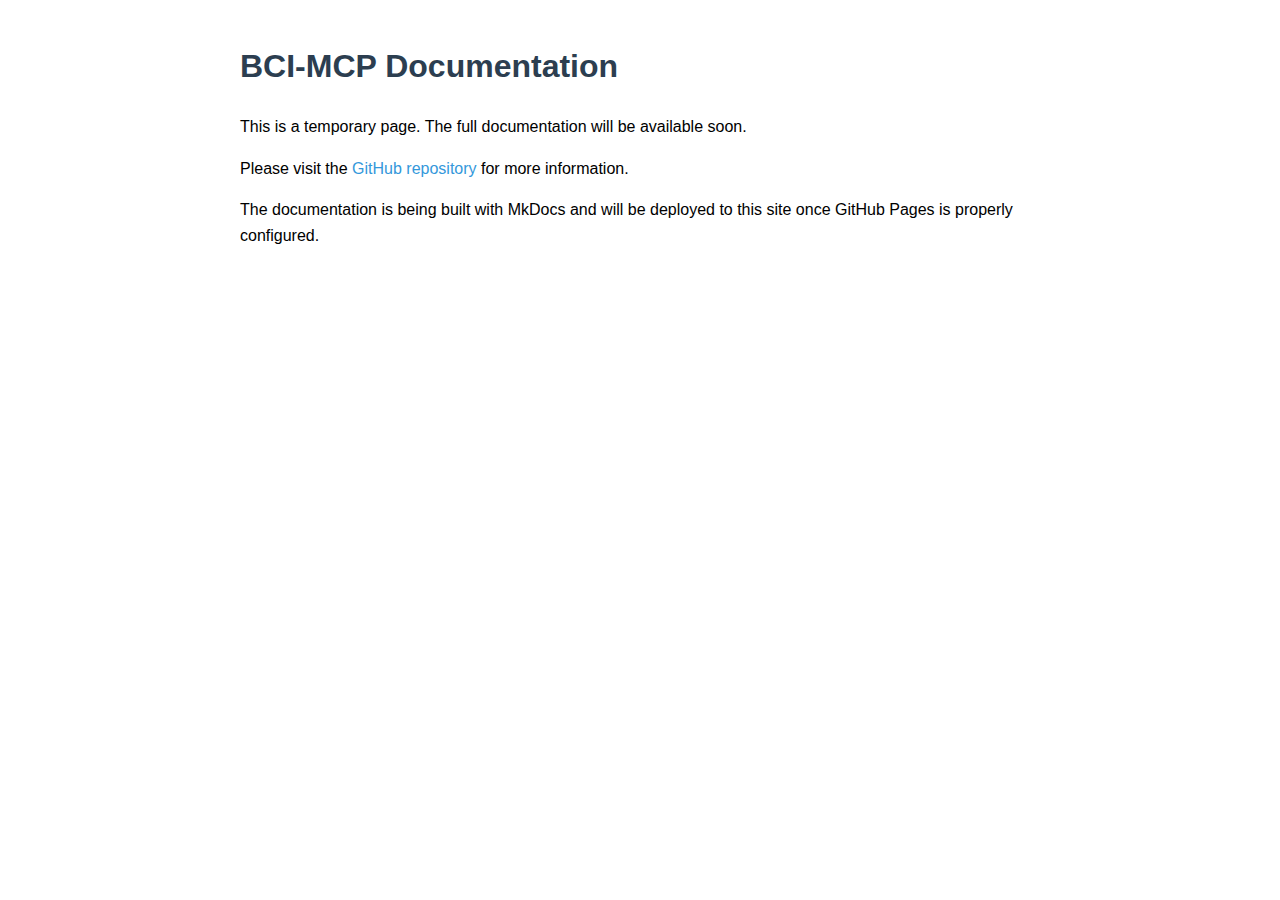
==== index.html @ b4836108 "Add basic index.html for GitHub Pages" ====
<!DOCTYPE html>
<html lang="en">
<head>
    <meta charset="UTF-8">
    <meta name="viewport" content="width=device-width, initial-scale=1.0">
    <title>BCI-MCP Documentation</title>
    <style>
        body {
            font-family: Arial, sans-serif;
            max-width: 800px;
            margin: 0 auto;
            padding: 20px;
            line-height: 1.6;
        }
        h1 {
            color: #2c3e50;
        }
        a {
            color: #3498db;
            text-decoration: none;
        }
        a:hover {
            text-decoration: underline;
        }
    </style>
</head>
<body>
    <h1>BCI-MCP Documentation</h1>
    <p>This is a temporary page. The full documentation will be available soon.</p>
    <p>Please visit the <a href="https://github.com/enkhbold470/bci-mcp">GitHub repository</a> for more information.</p>
    <p>The documentation is being built with MkDocs and will be deployed to this site once GitHub Pages is properly configured.</p>
</body>
</html>
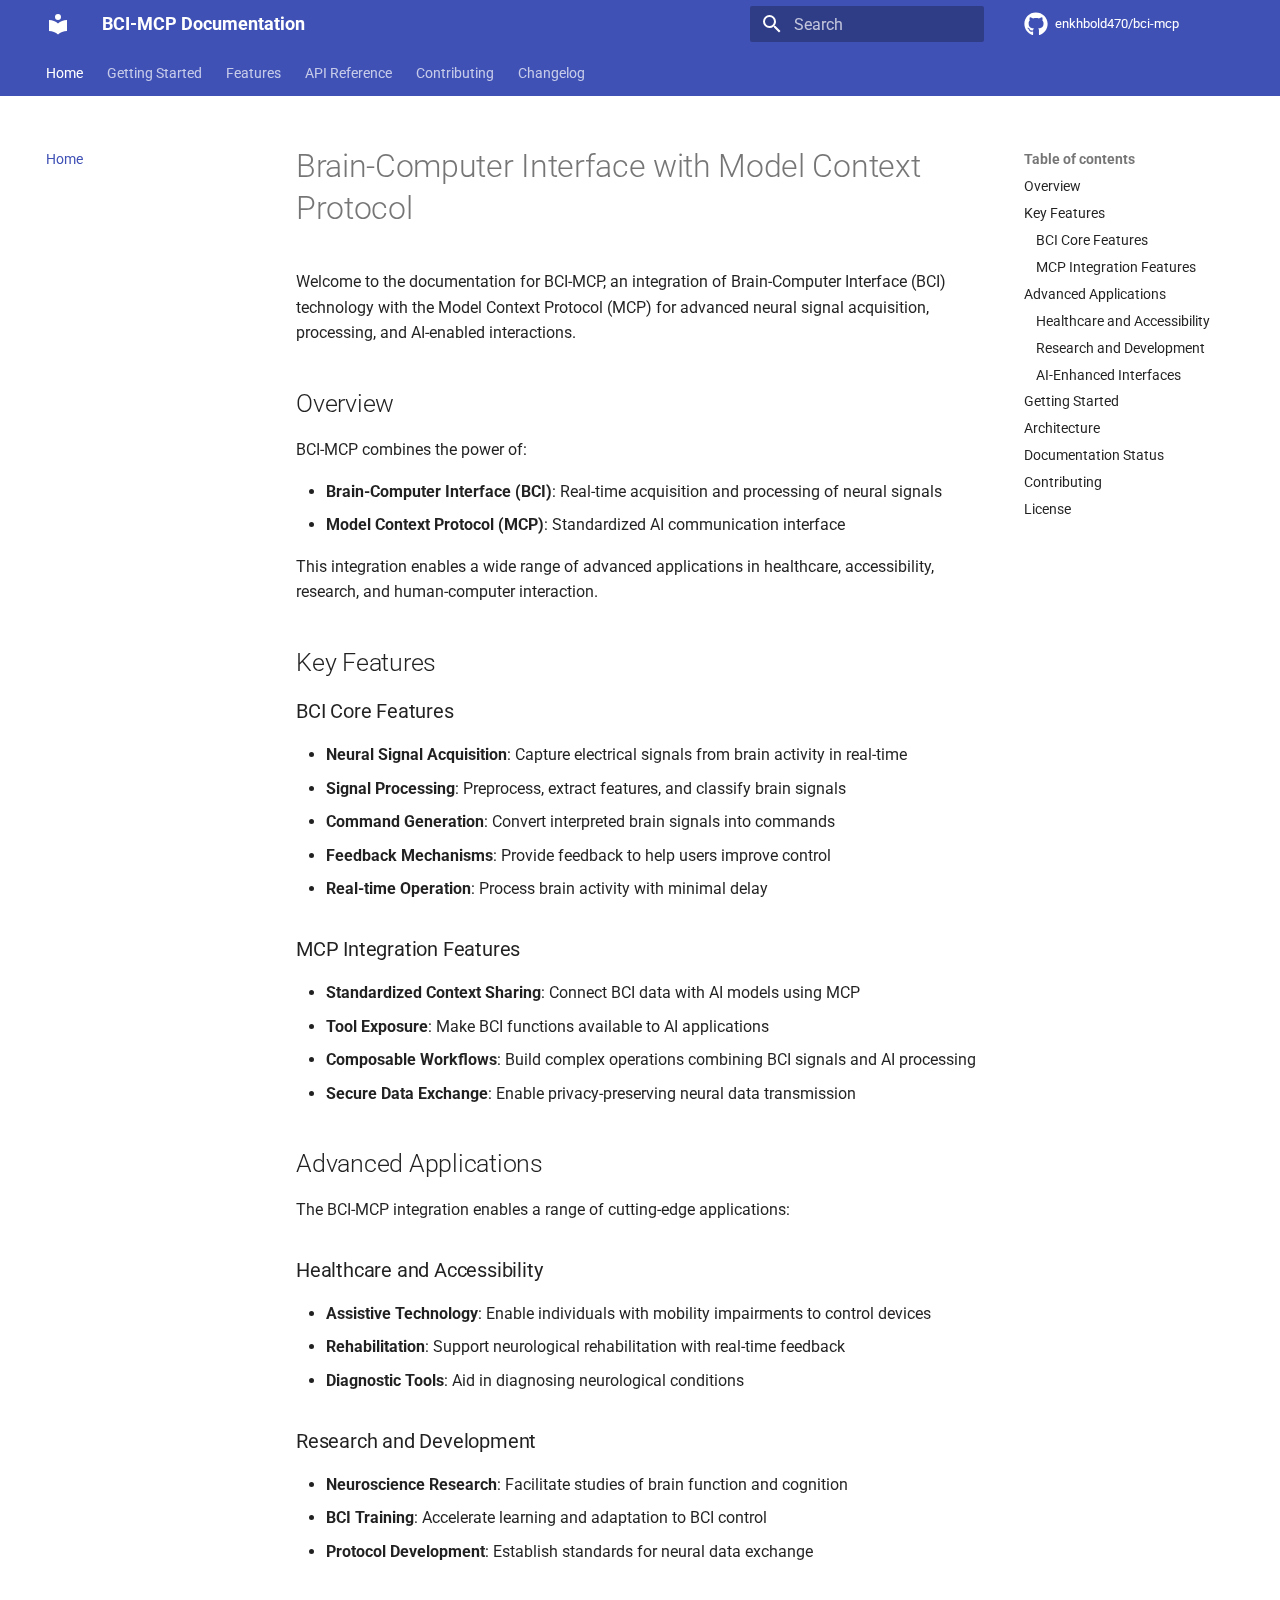
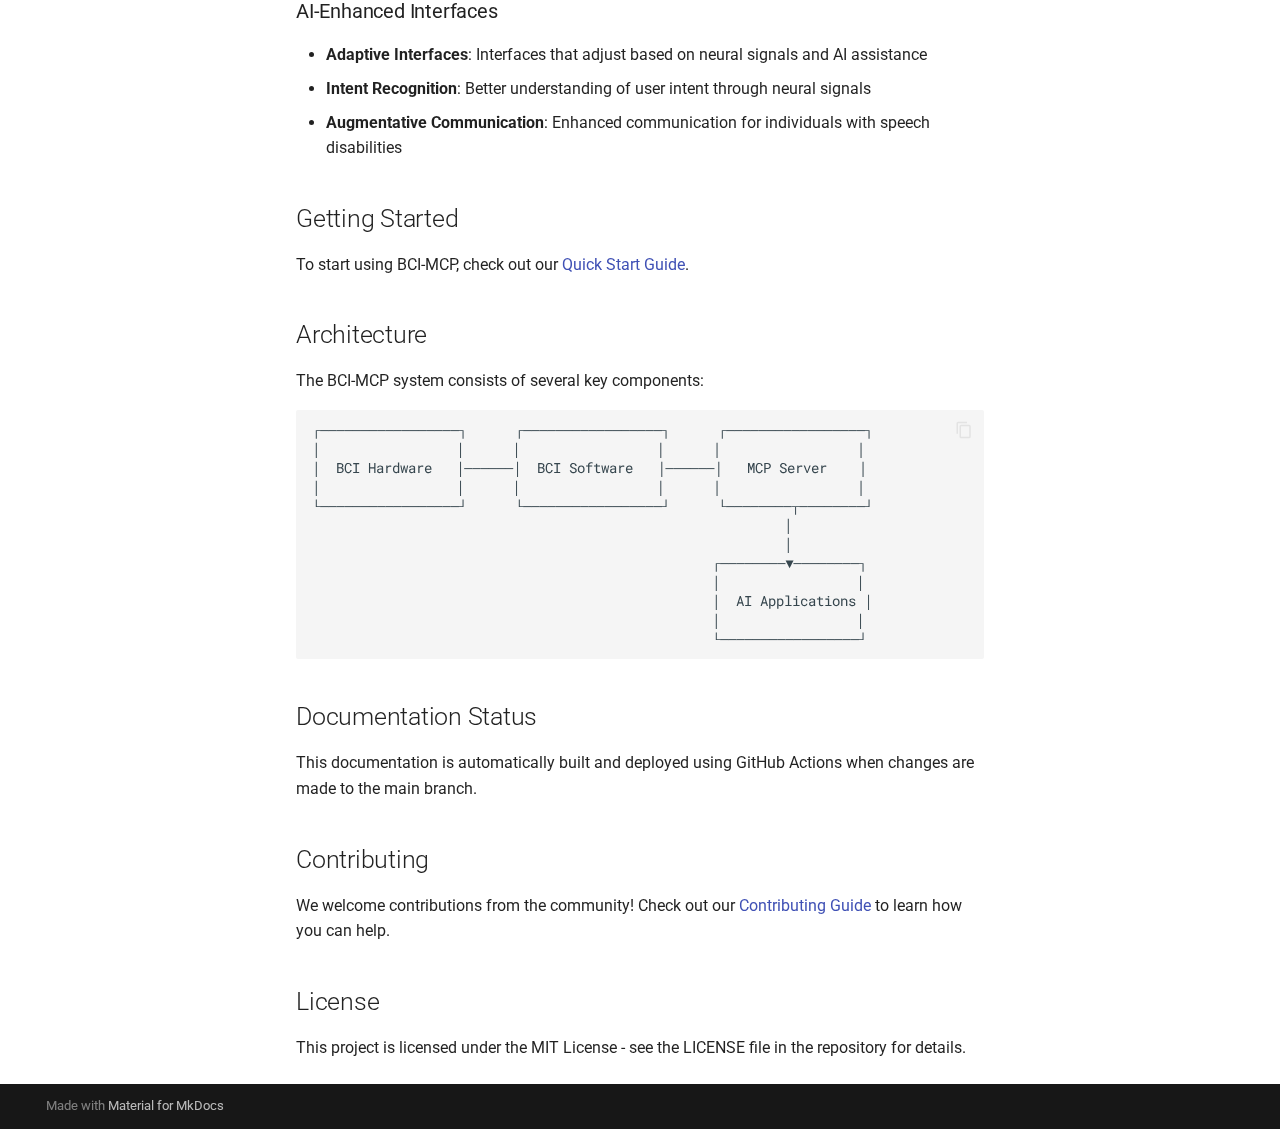
==== commit 1b2634b0: "Deployed 18cad82 with MkDocs version: 1.6.1" ====
--- a/index.html
+++ b/index.html
@@ -1,33 +1,1189 @@
-<!DOCTYPE html>
-<html lang="en">
-<head>
-    <meta charset="UTF-8">
-    <meta name="viewport" content="width=device-width, initial-scale=1.0">
-    <title>BCI-MCP Documentation</title>
-    <style>
-        body {
-            font-family: Arial, sans-serif;
-            max-width: 800px;
-            margin: 0 auto;
-            padding: 20px;
-            line-height: 1.6;
-        }
-        h1 {
-            color: #2c3e50;
-        }
-        a {
-            color: #3498db;
-            text-decoration: none;
-        }
-        a:hover {
-            text-decoration: underline;
-        }
-    </style>
-</head>
-<body>
-    <h1>BCI-MCP Documentation</h1>
-    <p>This is a temporary page. The full documentation will be available soon.</p>
-    <p>Please visit the <a href="https://github.com/enkhbold470/bci-mcp">GitHub repository</a> for more information.</p>
-    <p>The documentation is being built with MkDocs and will be deployed to this site once GitHub Pages is properly configured.</p>
-</body>
-</html> +
+<!doctype html>
+<html lang="en" class="no-js">
+  <head>
+    
+      <meta charset="utf-8">
+      <meta name="viewport" content="width=device-width,initial-scale=1">
+      
+        <meta name="description" content="Documentation for Brain-Computer Interface with Model Context Protocol">
+      
+      
+        <meta name="author" content="enkhbold470">
+      
+      
+        <link rel="canonical" href="https://enkhbold470.github.io/bci-mcp/">
+      
+      
+      
+        <link rel="next" href="getting-started/installation/">
+      
+      
+      <link rel="icon" href="assets/images/favicon.png">
+      <meta name="generator" content="mkdocs-1.6.1, mkdocs-material-9.6.9">
+    
+    
+      
+        <title>BCI-MCP Documentation</title>
+      
+    
+    
+      <link rel="stylesheet" href="assets/stylesheets/main.4af4bdda.min.css">
+      
+        
+        <link rel="stylesheet" href="assets/stylesheets/palette.06af60db.min.css">
+      
+      
+
+
+    
+    
+      
+    
+    
+      
+        
+        
+        <link rel="preconnect" href="https://fonts.gstatic.com" crossorigin>
+        <link rel="stylesheet" href="https://fonts.googleapis.com/css?family=Roboto:300,300i,400,400i,700,700i%7CRoboto+Mono:400,400i,700,700i&display=fallback">
+        <style>:root{--md-text-font:"Roboto";--md-code-font:"Roboto Mono"}</style>
+      
+    
+    
+      <link rel="stylesheet" href="assets/_mkdocstrings.css">
+    
+    <script>__md_scope=new URL(".",location),__md_hash=e=>[...e].reduce(((e,_)=>(e<<5)-e+_.charCodeAt(0)),0),__md_get=(e,_=localStorage,t=__md_scope)=>JSON.parse(_.getItem(t.pathname+"."+e)),__md_set=(e,_,t=localStorage,a=__md_scope)=>{try{t.setItem(a.pathname+"."+e,JSON.stringify(_))}catch(e){}}</script>
+    
+      
+
+    
+    
+    
+  </head>
+  
+  
+    
+    
+    
+    
+    
+    <body dir="ltr" data-md-color-scheme="default" data-md-color-primary="indigo" data-md-color-accent="purple">
+  
+    
+    <input class="md-toggle" data-md-toggle="drawer" type="checkbox" id="__drawer" autocomplete="off">
+    <input class="md-toggle" data-md-toggle="search" type="checkbox" id="__search" autocomplete="off">
+    <label class="md-overlay" for="__drawer"></label>
+    <div data-md-component="skip">
+      
+        
+        <a href="#brain-computer-interface-with-model-context-protocol" class="md-skip">
+          Skip to content
+        </a>
+      
+    </div>
+    <div data-md-component="announce">
+      
+    </div>
+    
+    
+      
+
+<header class="md-header" data-md-component="header">
+  <nav class="md-header__inner md-grid" aria-label="Header">
+    <a href="." title="BCI-MCP Documentation" class="md-header__button md-logo" aria-label="BCI-MCP Documentation" data-md-component="logo">
+      
+  
+  <svg xmlns="http://www.w3.org/2000/svg" viewBox="0 0 24 24"><path d="M12 8a3 3 0 0 0 3-3 3 3 0 0 0-3-3 3 3 0 0 0-3 3 3 3 0 0 0 3 3m0 3.54C9.64 9.35 6.5 8 3 8v11c3.5 0 6.64 1.35 9 3.54 2.36-2.19 5.5-3.54 9-3.54V8c-3.5 0-6.64 1.35-9 3.54"/></svg>
+
+    </a>
+    <label class="md-header__button md-icon" for="__drawer">
+      
+      <svg xmlns="http://www.w3.org/2000/svg" viewBox="0 0 24 24"><path d="M3 6h18v2H3zm0 5h18v2H3zm0 5h18v2H3z"/></svg>
+    </label>
+    <div class="md-header__title" data-md-component="header-title">
+      <div class="md-header__ellipsis">
+        <div class="md-header__topic">
+          <span class="md-ellipsis">
+            BCI-MCP Documentation
+          </span>
+        </div>
+        <div class="md-header__topic" data-md-component="header-topic">
+          <span class="md-ellipsis">
+            
+              Home
+            
+          </span>
+        </div>
+      </div>
+    </div>
+    
+      
+    
+    
+    
+    
+      <label class="md-header__button md-icon" for="__search">
+        
+        <svg xmlns="http://www.w3.org/2000/svg" viewBox="0 0 24 24"><path d="M9.5 3A6.5 6.5 0 0 1 16 9.5c0 1.61-.59 3.09-1.56 4.23l.27.27h.79l5 5-1.5 1.5-5-5v-.79l-.27-.27A6.52 6.52 0 0 1 9.5 16 6.5 6.5 0 0 1 3 9.5 6.5 6.5 0 0 1 9.5 3m0 2C7 5 5 7 5 9.5S7 14 9.5 14 14 12 14 9.5 12 5 9.5 5"/></svg>
+      </label>
+      <div class="md-search" data-md-component="search" role="dialog">
+  <label class="md-search__overlay" for="__search"></label>
+  <div class="md-search__inner" role="search">
+    <form class="md-search__form" name="search">
+      <input type="text" class="md-search__input" name="query" aria-label="Search" placeholder="Search" autocapitalize="off" autocorrect="off" autocomplete="off" spellcheck="false" data-md-component="search-query" required>
+      <label class="md-search__icon md-icon" for="__search">
+        
+        <svg xmlns="http://www.w3.org/2000/svg" viewBox="0 0 24 24"><path d="M9.5 3A6.5 6.5 0 0 1 16 9.5c0 1.61-.59 3.09-1.56 4.23l.27.27h.79l5 5-1.5 1.5-5-5v-.79l-.27-.27A6.52 6.52 0 0 1 9.5 16 6.5 6.5 0 0 1 3 9.5 6.5 6.5 0 0 1 9.5 3m0 2C7 5 5 7 5 9.5S7 14 9.5 14 14 12 14 9.5 12 5 9.5 5"/></svg>
+        
+        <svg xmlns="http://www.w3.org/2000/svg" viewBox="0 0 24 24"><path d="M20 11v2H8l5.5 5.5-1.42 1.42L4.16 12l7.92-7.92L13.5 5.5 8 11z"/></svg>
+      </label>
+      <nav class="md-search__options" aria-label="Search">
+        
+        <button type="reset" class="md-search__icon md-icon" title="Clear" aria-label="Clear" tabindex="-1">
+          
+          <svg xmlns="http://www.w3.org/2000/svg" viewBox="0 0 24 24"><path d="M19 6.41 17.59 5 12 10.59 6.41 5 5 6.41 10.59 12 5 17.59 6.41 19 12 13.41 17.59 19 19 17.59 13.41 12z"/></svg>
+        </button>
+      </nav>
+      
+    </form>
+    <div class="md-search__output">
+      <div class="md-search__scrollwrap" tabindex="0" data-md-scrollfix>
+        <div class="md-search-result" data-md-component="search-result">
+          <div class="md-search-result__meta">
+            Initializing search
+          </div>
+          <ol class="md-search-result__list" role="presentation"></ol>
+        </div>
+      </div>
+    </div>
+  </div>
+</div>
+    
+    
+      <div class="md-header__source">
+        <a href="https://github.com/enkhbold470/bci-mcp" title="Go to repository" class="md-source" data-md-component="source">
+  <div class="md-source__icon md-icon">
+    
+    <svg xmlns="http://www.w3.org/2000/svg" viewBox="0 0 496 512"><!--! Font Awesome Free 6.7.2 by @fontawesome - https://fontawesome.com License - https://fontawesome.com/license/free (Icons: CC BY 4.0, Fonts: SIL OFL 1.1, Code: MIT License) Copyright 2024 Fonticons, Inc.--><path d="M165.9 397.4c0 2-2.3 3.6-5.2 3.6-3.3.3-5.6-1.3-5.6-3.6 0-2 2.3-3.6 5.2-3.6 3-.3 5.6 1.3 5.6 3.6m-31.1-4.5c-.7 2 1.3 4.3 4.3 4.9 2.6 1 5.6 0 6.2-2s-1.3-4.3-4.3-5.2c-2.6-.7-5.5.3-6.2 2.3m44.2-1.7c-2.9.7-4.9 2.6-4.6 4.9.3 2 2.9 3.3 5.9 2.6 2.9-.7 4.9-2.6 4.6-4.6-.3-1.9-3-3.2-5.9-2.9M244.8 8C106.1 8 0 113.3 0 252c0 110.9 69.8 205.8 169.5 239.2 12.8 2.3 17.3-5.6 17.3-12.1 0-6.2-.3-40.4-.3-61.4 0 0-70 15-84.7-29.8 0 0-11.4-29.1-27.8-36.6 0 0-22.9-15.7 1.6-15.4 0 0 24.9 2 38.6 25.8 21.9 38.6 58.6 27.5 72.9 20.9 2.3-16 8.8-27.1 16-33.7-55.9-6.2-112.3-14.3-112.3-110.5 0-27.5 7.6-41.3 23.6-58.9-2.6-6.5-11.1-33.3 2.6-67.9 20.9-6.5 69 27 69 27 20-5.6 41.5-8.5 62.8-8.5s42.8 2.9 62.8 8.5c0 0 48.1-33.6 69-27 13.7 34.7 5.2 61.4 2.6 67.9 16 17.7 25.8 31.5 25.8 58.9 0 96.5-58.9 104.2-114.8 110.5 9.2 7.9 17 22.9 17 46.4 0 33.7-.3 75.4-.3 83.6 0 6.5 4.6 14.4 17.3 12.1C428.2 457.8 496 362.9 496 252 496 113.3 383.5 8 244.8 8M97.2 352.9c-1.3 1-1 3.3.7 5.2 1.6 1.6 3.9 2.3 5.2 1 1.3-1 1-3.3-.7-5.2-1.6-1.6-3.9-2.3-5.2-1m-10.8-8.1c-.7 1.3.3 2.9 2.3 3.9 1.6 1 3.6.7 4.3-.7.7-1.3-.3-2.9-2.3-3.9-2-.6-3.6-.3-4.3.7m32.4 35.6c-1.6 1.3-1 4.3 1.3 6.2 2.3 2.3 5.2 2.6 6.5 1 1.3-1.3.7-4.3-1.3-6.2-2.2-2.3-5.2-2.6-6.5-1m-11.4-14.7c-1.6 1-1.6 3.6 0 5.9s4.3 3.3 5.6 2.3c1.6-1.3 1.6-3.9 0-6.2-1.4-2.3-4-3.3-5.6-2"/></svg>
+  </div>
+  <div class="md-source__repository">
+    enkhbold470/bci-mcp
+  </div>
+</a>
+      </div>
+    
+  </nav>
+  
+</header>
+    
+    <div class="md-container" data-md-component="container">
+      
+      
+        
+          
+            
+<nav class="md-tabs" aria-label="Tabs" data-md-component="tabs">
+  <div class="md-grid">
+    <ul class="md-tabs__list">
+      
+        
+  
+  
+    
+  
+  
+    <li class="md-tabs__item md-tabs__item--active">
+      <a href="." class="md-tabs__link">
+        
+  
+    
+  
+  Home
+
+      </a>
+    </li>
+  
+
+      
+        
+  
+  
+  
+    
+    
+      <li class="md-tabs__item">
+        <a href="getting-started/installation/" class="md-tabs__link">
+          
+  
+  Getting Started
+
+        </a>
+      </li>
+    
+  
+
+      
+        
+  
+  
+  
+    
+    
+      <li class="md-tabs__item">
+        <a href="features/bci-features/" class="md-tabs__link">
+          
+  
+  Features
+
+        </a>
+      </li>
+    
+  
+
+      
+        
+  
+  
+  
+    
+    
+      <li class="md-tabs__item">
+        <a href="api/bci-module/" class="md-tabs__link">
+          
+  
+  API Reference
+
+        </a>
+      </li>
+    
+  
+
+      
+        
+  
+  
+  
+    <li class="md-tabs__item">
+      <a href="contributing/" class="md-tabs__link">
+        
+  
+    
+  
+  Contributing
+
+      </a>
+    </li>
+  
+
+      
+        
+  
+  
+  
+    <li class="md-tabs__item">
+      <a href="changelog/" class="md-tabs__link">
+        
+  
+    
+  
+  Changelog
+
+      </a>
+    </li>
+  
+
+      
+    </ul>
+  </div>
+</nav>
+          
+        
+      
+      <main class="md-main" data-md-component="main">
+        <div class="md-main__inner md-grid">
+          
+            
+              
+              <div class="md-sidebar md-sidebar--primary" data-md-component="sidebar" data-md-type="navigation" >
+                <div class="md-sidebar__scrollwrap">
+                  <div class="md-sidebar__inner">
+                    
+
+
+  
+
+
+<nav class="md-nav md-nav--primary md-nav--lifted" aria-label="Navigation" data-md-level="0">
+  <label class="md-nav__title" for="__drawer">
+    <a href="." title="BCI-MCP Documentation" class="md-nav__button md-logo" aria-label="BCI-MCP Documentation" data-md-component="logo">
+      
+  
+  <svg xmlns="http://www.w3.org/2000/svg" viewBox="0 0 24 24"><path d="M12 8a3 3 0 0 0 3-3 3 3 0 0 0-3-3 3 3 0 0 0-3 3 3 3 0 0 0 3 3m0 3.54C9.64 9.35 6.5 8 3 8v11c3.5 0 6.64 1.35 9 3.54 2.36-2.19 5.5-3.54 9-3.54V8c-3.5 0-6.64 1.35-9 3.54"/></svg>
+
+    </a>
+    BCI-MCP Documentation
+  </label>
+  
+    <div class="md-nav__source">
+      <a href="https://github.com/enkhbold470/bci-mcp" title="Go to repository" class="md-source" data-md-component="source">
+  <div class="md-source__icon md-icon">
+    
+    <svg xmlns="http://www.w3.org/2000/svg" viewBox="0 0 496 512"><!--! Font Awesome Free 6.7.2 by @fontawesome - https://fontawesome.com License - https://fontawesome.com/license/free (Icons: CC BY 4.0, Fonts: SIL OFL 1.1, Code: MIT License) Copyright 2024 Fonticons, Inc.--><path d="M165.9 397.4c0 2-2.3 3.6-5.2 3.6-3.3.3-5.6-1.3-5.6-3.6 0-2 2.3-3.6 5.2-3.6 3-.3 5.6 1.3 5.6 3.6m-31.1-4.5c-.7 2 1.3 4.3 4.3 4.9 2.6 1 5.6 0 6.2-2s-1.3-4.3-4.3-5.2c-2.6-.7-5.5.3-6.2 2.3m44.2-1.7c-2.9.7-4.9 2.6-4.6 4.9.3 2 2.9 3.3 5.9 2.6 2.9-.7 4.9-2.6 4.6-4.6-.3-1.9-3-3.2-5.9-2.9M244.8 8C106.1 8 0 113.3 0 252c0 110.9 69.8 205.8 169.5 239.2 12.8 2.3 17.3-5.6 17.3-12.1 0-6.2-.3-40.4-.3-61.4 0 0-70 15-84.7-29.8 0 0-11.4-29.1-27.8-36.6 0 0-22.9-15.7 1.6-15.4 0 0 24.9 2 38.6 25.8 21.9 38.6 58.6 27.5 72.9 20.9 2.3-16 8.8-27.1 16-33.7-55.9-6.2-112.3-14.3-112.3-110.5 0-27.5 7.6-41.3 23.6-58.9-2.6-6.5-11.1-33.3 2.6-67.9 20.9-6.5 69 27 69 27 20-5.6 41.5-8.5 62.8-8.5s42.8 2.9 62.8 8.5c0 0 48.1-33.6 69-27 13.7 34.7 5.2 61.4 2.6 67.9 16 17.7 25.8 31.5 25.8 58.9 0 96.5-58.9 104.2-114.8 110.5 9.2 7.9 17 22.9 17 46.4 0 33.7-.3 75.4-.3 83.6 0 6.5 4.6 14.4 17.3 12.1C428.2 457.8 496 362.9 496 252 496 113.3 383.5 8 244.8 8M97.2 352.9c-1.3 1-1 3.3.7 5.2 1.6 1.6 3.9 2.3 5.2 1 1.3-1 1-3.3-.7-5.2-1.6-1.6-3.9-2.3-5.2-1m-10.8-8.1c-.7 1.3.3 2.9 2.3 3.9 1.6 1 3.6.7 4.3-.7.7-1.3-.3-2.9-2.3-3.9-2-.6-3.6-.3-4.3.7m32.4 35.6c-1.6 1.3-1 4.3 1.3 6.2 2.3 2.3 5.2 2.6 6.5 1 1.3-1.3.7-4.3-1.3-6.2-2.2-2.3-5.2-2.6-6.5-1m-11.4-14.7c-1.6 1-1.6 3.6 0 5.9s4.3 3.3 5.6 2.3c1.6-1.3 1.6-3.9 0-6.2-1.4-2.3-4-3.3-5.6-2"/></svg>
+  </div>
+  <div class="md-source__repository">
+    enkhbold470/bci-mcp
+  </div>
+</a>
+    </div>
+  
+  <ul class="md-nav__list" data-md-scrollfix>
+    
+      
+      
+  
+  
+    
+  
+  
+  
+    <li class="md-nav__item md-nav__item--active">
+      
+      <input class="md-nav__toggle md-toggle" type="checkbox" id="__toc">
+      
+      
+        
+      
+      
+        <label class="md-nav__link md-nav__link--active" for="__toc">
+          
+  
+  <span class="md-ellipsis">
+    Home
+    
+  </span>
+  
+
+          <span class="md-nav__icon md-icon"></span>
+        </label>
+      
+      <a href="." class="md-nav__link md-nav__link--active">
+        
+  
+  <span class="md-ellipsis">
+    Home
+    
+  </span>
+  
+
+      </a>
+      
+        
+
+<nav class="md-nav md-nav--secondary" aria-label="Table of contents">
+  
+  
+  
+    
+  
+  
+    <label class="md-nav__title" for="__toc">
+      <span class="md-nav__icon md-icon"></span>
+      Table of contents
+    </label>
+    <ul class="md-nav__list" data-md-component="toc" data-md-scrollfix>
+      
+        <li class="md-nav__item">
+  <a href="#overview" class="md-nav__link">
+    <span class="md-ellipsis">
+      Overview
+    </span>
+  </a>
+  
+</li>
+      
+        <li class="md-nav__item">
+  <a href="#key-features" class="md-nav__link">
+    <span class="md-ellipsis">
+      Key Features
+    </span>
+  </a>
+  
+    <nav class="md-nav" aria-label="Key Features">
+      <ul class="md-nav__list">
+        
+          <li class="md-nav__item">
+  <a href="#bci-core-features" class="md-nav__link">
+    <span class="md-ellipsis">
+      BCI Core Features
+    </span>
+  </a>
+  
+</li>
+        
+          <li class="md-nav__item">
+  <a href="#mcp-integration-features" class="md-nav__link">
+    <span class="md-ellipsis">
+      MCP Integration Features
+    </span>
+  </a>
+  
+</li>
+        
+      </ul>
+    </nav>
+  
+</li>
+      
+        <li class="md-nav__item">
+  <a href="#advanced-applications" class="md-nav__link">
+    <span class="md-ellipsis">
+      Advanced Applications
+    </span>
+  </a>
+  
+    <nav class="md-nav" aria-label="Advanced Applications">
+      <ul class="md-nav__list">
+        
+          <li class="md-nav__item">
+  <a href="#healthcare-and-accessibility" class="md-nav__link">
+    <span class="md-ellipsis">
+      Healthcare and Accessibility
+    </span>
+  </a>
+  
+</li>
+        
+          <li class="md-nav__item">
+  <a href="#research-and-development" class="md-nav__link">
+    <span class="md-ellipsis">
+      Research and Development
+    </span>
+  </a>
+  
+</li>
+        
+          <li class="md-nav__item">
+  <a href="#ai-enhanced-interfaces" class="md-nav__link">
+    <span class="md-ellipsis">
+      AI-Enhanced Interfaces
+    </span>
+  </a>
+  
+</li>
+        
+      </ul>
+    </nav>
+  
+</li>
+      
+        <li class="md-nav__item">
+  <a href="#getting-started" class="md-nav__link">
+    <span class="md-ellipsis">
+      Getting Started
+    </span>
+  </a>
+  
+</li>
+      
+        <li class="md-nav__item">
+  <a href="#architecture" class="md-nav__link">
+    <span class="md-ellipsis">
+      Architecture
+    </span>
+  </a>
+  
+</li>
+      
+        <li class="md-nav__item">
+  <a href="#documentation-status" class="md-nav__link">
+    <span class="md-ellipsis">
+      Documentation Status
+    </span>
+  </a>
+  
+</li>
+      
+        <li class="md-nav__item">
+  <a href="#contributing" class="md-nav__link">
+    <span class="md-ellipsis">
+      Contributing
+    </span>
+  </a>
+  
+</li>
+      
+        <li class="md-nav__item">
+  <a href="#license" class="md-nav__link">
+    <span class="md-ellipsis">
+      License
+    </span>
+  </a>
+  
+</li>
+      
+    </ul>
+  
+</nav>
+      
+    </li>
+  
+
+    
+      
+      
+  
+  
+  
+  
+    
+    
+    
+      
+      
+        
+      
+    
+    
+    <li class="md-nav__item md-nav__item--nested">
+      
+        
+        
+        <input class="md-nav__toggle md-toggle " type="checkbox" id="__nav_2" >
+        
+          
+          <label class="md-nav__link" for="__nav_2" id="__nav_2_label" tabindex="0">
+            
+  
+  <span class="md-ellipsis">
+    Getting Started
+    
+  </span>
+  
+
+            <span class="md-nav__icon md-icon"></span>
+          </label>
+        
+        <nav class="md-nav" data-md-level="1" aria-labelledby="__nav_2_label" aria-expanded="false">
+          <label class="md-nav__title" for="__nav_2">
+            <span class="md-nav__icon md-icon"></span>
+            Getting Started
+          </label>
+          <ul class="md-nav__list" data-md-scrollfix>
+            
+              
+                
+  
+  
+  
+  
+    <li class="md-nav__item">
+      <a href="getting-started/installation/" class="md-nav__link">
+        
+  
+  <span class="md-ellipsis">
+    Installation
+    
+  </span>
+  
+
+      </a>
+    </li>
+  
+
+              
+            
+              
+                
+  
+  
+  
+  
+    <li class="md-nav__item">
+      <a href="getting-started/quick-start/" class="md-nav__link">
+        
+  
+  <span class="md-ellipsis">
+    Quick Start
+    
+  </span>
+  
+
+      </a>
+    </li>
+  
+
+              
+            
+              
+                
+  
+  
+  
+  
+    <li class="md-nav__item">
+      <a href="getting-started/configuration/" class="md-nav__link">
+        
+  
+  <span class="md-ellipsis">
+    Configuration
+    
+  </span>
+  
+
+      </a>
+    </li>
+  
+
+              
+            
+          </ul>
+        </nav>
+      
+    </li>
+  
+
+    
+      
+      
+  
+  
+  
+  
+    
+    
+    
+      
+      
+        
+      
+    
+    
+    <li class="md-nav__item md-nav__item--nested">
+      
+        
+        
+        <input class="md-nav__toggle md-toggle " type="checkbox" id="__nav_3" >
+        
+          
+          <label class="md-nav__link" for="__nav_3" id="__nav_3_label" tabindex="0">
+            
+  
+  <span class="md-ellipsis">
+    Features
+    
+  </span>
+  
+
+            <span class="md-nav__icon md-icon"></span>
+          </label>
+        
+        <nav class="md-nav" data-md-level="1" aria-labelledby="__nav_3_label" aria-expanded="false">
+          <label class="md-nav__title" for="__nav_3">
+            <span class="md-nav__icon md-icon"></span>
+            Features
+          </label>
+          <ul class="md-nav__list" data-md-scrollfix>
+            
+              
+                
+  
+  
+  
+  
+    <li class="md-nav__item">
+      <a href="features/bci-features/" class="md-nav__link">
+        
+  
+  <span class="md-ellipsis">
+    BCI Features
+    
+  </span>
+  
+
+      </a>
+    </li>
+  
+
+              
+            
+              
+                
+  
+  
+  
+  
+    <li class="md-nav__item">
+      <a href="features/mcp-integration/" class="md-nav__link">
+        
+  
+  <span class="md-ellipsis">
+    MCP Integration
+    
+  </span>
+  
+
+      </a>
+    </li>
+  
+
+              
+            
+              
+                
+  
+  
+  
+  
+    <li class="md-nav__item">
+      <a href="features/signal-processing/" class="md-nav__link">
+        
+  
+  <span class="md-ellipsis">
+    Advanced Signal Processing
+    
+  </span>
+  
+
+      </a>
+    </li>
+  
+
+              
+            
+          </ul>
+        </nav>
+      
+    </li>
+  
+
+    
+      
+      
+  
+  
+  
+  
+    
+    
+    
+      
+      
+        
+      
+    
+    
+    <li class="md-nav__item md-nav__item--nested">
+      
+        
+        
+        <input class="md-nav__toggle md-toggle " type="checkbox" id="__nav_4" >
+        
+          
+          <label class="md-nav__link" for="__nav_4" id="__nav_4_label" tabindex="0">
+            
+  
+  <span class="md-ellipsis">
+    API Reference
+    
+  </span>
+  
+
+            <span class="md-nav__icon md-icon"></span>
+          </label>
+        
+        <nav class="md-nav" data-md-level="1" aria-labelledby="__nav_4_label" aria-expanded="false">
+          <label class="md-nav__title" for="__nav_4">
+            <span class="md-nav__icon md-icon"></span>
+            API Reference
+          </label>
+          <ul class="md-nav__list" data-md-scrollfix>
+            
+              
+                
+  
+  
+  
+  
+    <li class="md-nav__item">
+      <a href="api/bci-module/" class="md-nav__link">
+        
+  
+  <span class="md-ellipsis">
+    BCI Module
+    
+  </span>
+  
+
+      </a>
+    </li>
+  
+
+              
+            
+              
+                
+  
+  
+  
+  
+    <li class="md-nav__item">
+      <a href="api/mcp-module/" class="md-nav__link">
+        
+  
+  <span class="md-ellipsis">
+    MCP Module
+    
+  </span>
+  
+
+      </a>
+    </li>
+  
+
+              
+            
+          </ul>
+        </nav>
+      
+    </li>
+  
+
+    
+      
+      
+  
+  
+  
+  
+    <li class="md-nav__item">
+      <a href="contributing/" class="md-nav__link">
+        
+  
+  <span class="md-ellipsis">
+    Contributing
+    
+  </span>
+  
+
+      </a>
+    </li>
+  
+
+    
+      
+      
+  
+  
+  
+  
+    <li class="md-nav__item">
+      <a href="changelog/" class="md-nav__link">
+        
+  
+  <span class="md-ellipsis">
+    Changelog
+    
+  </span>
+  
+
+      </a>
+    </li>
+  
+
+    
+  </ul>
+</nav>
+                  </div>
+                </div>
+              </div>
+            
+            
+              
+              <div class="md-sidebar md-sidebar--secondary" data-md-component="sidebar" data-md-type="toc" >
+                <div class="md-sidebar__scrollwrap">
+                  <div class="md-sidebar__inner">
+                    
+
+<nav class="md-nav md-nav--secondary" aria-label="Table of contents">
+  
+  
+  
+    
+  
+  
+    <label class="md-nav__title" for="__toc">
+      <span class="md-nav__icon md-icon"></span>
+      Table of contents
+    </label>
+    <ul class="md-nav__list" data-md-component="toc" data-md-scrollfix>
+      
+        <li class="md-nav__item">
+  <a href="#overview" class="md-nav__link">
+    <span class="md-ellipsis">
+      Overview
+    </span>
+  </a>
+  
+</li>
+      
+        <li class="md-nav__item">
+  <a href="#key-features" class="md-nav__link">
+    <span class="md-ellipsis">
+      Key Features
+    </span>
+  </a>
+  
+    <nav class="md-nav" aria-label="Key Features">
+      <ul class="md-nav__list">
+        
+          <li class="md-nav__item">
+  <a href="#bci-core-features" class="md-nav__link">
+    <span class="md-ellipsis">
+      BCI Core Features
+    </span>
+  </a>
+  
+</li>
+        
+          <li class="md-nav__item">
+  <a href="#mcp-integration-features" class="md-nav__link">
+    <span class="md-ellipsis">
+      MCP Integration Features
+    </span>
+  </a>
+  
+</li>
+        
+      </ul>
+    </nav>
+  
+</li>
+      
+        <li class="md-nav__item">
+  <a href="#advanced-applications" class="md-nav__link">
+    <span class="md-ellipsis">
+      Advanced Applications
+    </span>
+  </a>
+  
+    <nav class="md-nav" aria-label="Advanced Applications">
+      <ul class="md-nav__list">
+        
+          <li class="md-nav__item">
+  <a href="#healthcare-and-accessibility" class="md-nav__link">
+    <span class="md-ellipsis">
+      Healthcare and Accessibility
+    </span>
+  </a>
+  
+</li>
+        
+          <li class="md-nav__item">
+  <a href="#research-and-development" class="md-nav__link">
+    <span class="md-ellipsis">
+      Research and Development
+    </span>
+  </a>
+  
+</li>
+        
+          <li class="md-nav__item">
+  <a href="#ai-enhanced-interfaces" class="md-nav__link">
+    <span class="md-ellipsis">
+      AI-Enhanced Interfaces
+    </span>
+  </a>
+  
+</li>
+        
+      </ul>
+    </nav>
+  
+</li>
+      
+        <li class="md-nav__item">
+  <a href="#getting-started" class="md-nav__link">
+    <span class="md-ellipsis">
+      Getting Started
+    </span>
+  </a>
+  
+</li>
+      
+        <li class="md-nav__item">
+  <a href="#architecture" class="md-nav__link">
+    <span class="md-ellipsis">
+      Architecture
+    </span>
+  </a>
+  
+</li>
+      
+        <li class="md-nav__item">
+  <a href="#documentation-status" class="md-nav__link">
+    <span class="md-ellipsis">
+      Documentation Status
+    </span>
+  </a>
+  
+</li>
+      
+        <li class="md-nav__item">
+  <a href="#contributing" class="md-nav__link">
+    <span class="md-ellipsis">
+      Contributing
+    </span>
+  </a>
+  
+</li>
+      
+        <li class="md-nav__item">
+  <a href="#license" class="md-nav__link">
+    <span class="md-ellipsis">
+      License
+    </span>
+  </a>
+  
+</li>
+      
+    </ul>
+  
+</nav>
+                  </div>
+                </div>
+              </div>
+            
+          
+          
+            <div class="md-content" data-md-component="content">
+              <article class="md-content__inner md-typeset">
+                
+                  
+
+
+  
+  
+
+
+<h1 id="brain-computer-interface-with-model-context-protocol">Brain-Computer Interface with Model Context Protocol<a class="headerlink" href="#brain-computer-interface-with-model-context-protocol" title="Permanent link">&para;</a></h1>
+<p>Welcome to the documentation for BCI-MCP, an integration of Brain-Computer Interface (BCI) technology with the Model Context Protocol (MCP) for advanced neural signal acquisition, processing, and AI-enabled interactions.</p>
+<h2 id="overview">Overview<a class="headerlink" href="#overview" title="Permanent link">&para;</a></h2>
+<p>BCI-MCP combines the power of:</p>
+<ul>
+<li><strong>Brain-Computer Interface (BCI)</strong>: Real-time acquisition and processing of neural signals</li>
+<li><strong>Model Context Protocol (MCP)</strong>: Standardized AI communication interface </li>
+</ul>
+<p>This integration enables a wide range of advanced applications in healthcare, accessibility, research, and human-computer interaction.</p>
+<h2 id="key-features">Key Features<a class="headerlink" href="#key-features" title="Permanent link">&para;</a></h2>
+<h3 id="bci-core-features">BCI Core Features<a class="headerlink" href="#bci-core-features" title="Permanent link">&para;</a></h3>
+<ul>
+<li><strong>Neural Signal Acquisition</strong>: Capture electrical signals from brain activity in real-time</li>
+<li><strong>Signal Processing</strong>: Preprocess, extract features, and classify brain signals</li>
+<li><strong>Command Generation</strong>: Convert interpreted brain signals into commands</li>
+<li><strong>Feedback Mechanisms</strong>: Provide feedback to help users improve control</li>
+<li><strong>Real-time Operation</strong>: Process brain activity with minimal delay</li>
+</ul>
+<h3 id="mcp-integration-features">MCP Integration Features<a class="headerlink" href="#mcp-integration-features" title="Permanent link">&para;</a></h3>
+<ul>
+<li><strong>Standardized Context Sharing</strong>: Connect BCI data with AI models using MCP</li>
+<li><strong>Tool Exposure</strong>: Make BCI functions available to AI applications</li>
+<li><strong>Composable Workflows</strong>: Build complex operations combining BCI signals and AI processing</li>
+<li><strong>Secure Data Exchange</strong>: Enable privacy-preserving neural data transmission</li>
+</ul>
+<h2 id="advanced-applications">Advanced Applications<a class="headerlink" href="#advanced-applications" title="Permanent link">&para;</a></h2>
+<p>The BCI-MCP integration enables a range of cutting-edge applications:</p>
+<h3 id="healthcare-and-accessibility">Healthcare and Accessibility<a class="headerlink" href="#healthcare-and-accessibility" title="Permanent link">&para;</a></h3>
+<ul>
+<li><strong>Assistive Technology</strong>: Enable individuals with mobility impairments to control devices</li>
+<li><strong>Rehabilitation</strong>: Support neurological rehabilitation with real-time feedback</li>
+<li><strong>Diagnostic Tools</strong>: Aid in diagnosing neurological conditions</li>
+</ul>
+<h3 id="research-and-development">Research and Development<a class="headerlink" href="#research-and-development" title="Permanent link">&para;</a></h3>
+<ul>
+<li><strong>Neuroscience Research</strong>: Facilitate studies of brain function and cognition</li>
+<li><strong>BCI Training</strong>: Accelerate learning and adaptation to BCI control</li>
+<li><strong>Protocol Development</strong>: Establish standards for neural data exchange</li>
+</ul>
+<h3 id="ai-enhanced-interfaces">AI-Enhanced Interfaces<a class="headerlink" href="#ai-enhanced-interfaces" title="Permanent link">&para;</a></h3>
+<ul>
+<li><strong>Adaptive Interfaces</strong>: Interfaces that adjust based on neural signals and AI assistance</li>
+<li><strong>Intent Recognition</strong>: Better understanding of user intent through neural signals</li>
+<li><strong>Augmentative Communication</strong>: Enhanced communication for individuals with speech disabilities</li>
+</ul>
+<h2 id="getting-started">Getting Started<a class="headerlink" href="#getting-started" title="Permanent link">&para;</a></h2>
+<p>To start using BCI-MCP, check out our <a href="getting-started/quick-start/">Quick Start Guide</a>.</p>
+<h2 id="architecture">Architecture<a class="headerlink" href="#architecture" title="Permanent link">&para;</a></h2>
+<p>The BCI-MCP system consists of several key components:</p>
+<div class="highlight"><pre><span></span><code>┌─────────────────┐      ┌─────────────────┐      ┌─────────────────┐
+│                 │      │                 │      │                 │
+│  BCI Hardware   │──────│  BCI Software   │──────│   MCP Server    │
+│                 │      │                 │      │                 │
+└─────────────────┘      └─────────────────┘      └────────┬────────┘
+                                                           │
+                                                           │
+                                                  ┌────────▼────────┐
+                                                  │                 │
+                                                  │  AI Applications │
+                                                  │                 │
+                                                  └─────────────────┘
+</code></pre></div>
+<h2 id="documentation-status">Documentation Status<a class="headerlink" href="#documentation-status" title="Permanent link">&para;</a></h2>
+<p>This documentation is automatically built and deployed using GitHub Actions when changes are made to the main branch.</p>
+<h2 id="contributing">Contributing<a class="headerlink" href="#contributing" title="Permanent link">&para;</a></h2>
+<p>We welcome contributions from the community! Check out our <a href="contributing/">Contributing Guide</a> to learn how you can help.</p>
+<h2 id="license">License<a class="headerlink" href="#license" title="Permanent link">&para;</a></h2>
+<p>This project is licensed under the MIT License - see the LICENSE file in the repository for details.</p>
+
+
+
+
+
+
+
+
+
+
+
+
+                
+              </article>
+            </div>
+          
+          
+<script>var target=document.getElementById(location.hash.slice(1));target&&target.name&&(target.checked=target.name.startsWith("__tabbed_"))</script>
+        </div>
+        
+      </main>
+      
+        <footer class="md-footer">
+  
+  <div class="md-footer-meta md-typeset">
+    <div class="md-footer-meta__inner md-grid">
+      <div class="md-copyright">
+  
+  
+    Made with
+    <a href="https://squidfunk.github.io/mkdocs-material/" target="_blank" rel="noopener">
+      Material for MkDocs
+    </a>
+  
+</div>
+      
+    </div>
+  </div>
+</footer>
+      
+    </div>
+    <div class="md-dialog" data-md-component="dialog">
+      <div class="md-dialog__inner md-typeset"></div>
+    </div>
+    
+    
+    <script id="__config" type="application/json">{"base": ".", "features": ["navigation.tabs", "navigation.sections", "content.code.copy", "content.code.annotate"], "search": "assets/javascripts/workers/search.f8cc74c7.min.js", "translations": {"clipboard.copied": "Copied to clipboard", "clipboard.copy": "Copy to clipboard", "search.result.more.one": "1 more on this page", "search.result.more.other": "# more on this page", "search.result.none": "No matching documents", "search.result.one": "1 matching document", "search.result.other": "# matching documents", "search.result.placeholder": "Type to start searching", "search.result.term.missing": "Missing", "select.version": "Select version"}}</script>
+    
+    
+      <script src="assets/javascripts/bundle.c8b220af.min.js"></script>
+      
+    
+  </body>
+</html>--- a/assets/stylesheets/main.4af4bdda.min.css
+++ b/assets/stylesheets/main.4af4bdda.min.css
@@ -0,0 +1 @@
+@charset "UTF-8";html{-webkit-text-size-adjust:none;-moz-text-size-adjust:none;text-size-adjust:none;box-sizing:border-box}*,:after,:before{box-sizing:inherit}@media (prefers-reduced-motion){*,:after,:before{transition:none!important}}body{margin:0}a,button,input,label{-webkit-tap-highlight-color:transparent}a{color:inherit;text-decoration:none}hr{border:0;box-sizing:initial;display:block;height:.05rem;overflow:visible;padding:0}small{font-size:80%}sub,sup{line-height:1em}img{border-style:none}table{border-collapse:initial;border-spacing:0}td,th{font-weight:400;vertical-align:top}button{background:#0000;border:0;font-family:inherit;font-size:inherit;margin:0;padding:0}input{border:0;outline:none}:root{--md-primary-fg-color:#4051b5;--md-primary-fg-color--light:#5d6cc0;--md-primary-fg-color--dark:#303fa1;--md-primary-bg-color:#fff;--md-primary-bg-color--light:#ffffffb3;--md-accent-fg-color:#526cfe;--md-accent-fg-color--transparent:#526cfe1a;--md-accent-bg-color:#fff;--md-accent-bg-color--light:#ffffffb3}[data-md-color-scheme=default]{color-scheme:light}[data-md-color-scheme=default] img[src$="#gh-dark-mode-only"],[data-md-color-scheme=default] img[src$="#only-dark"]{display:none}:root,[data-md-color-scheme=default]{--md-hue:225deg;--md-default-fg-color:#000000de;--md-default-fg-color--light:#0000008a;--md-default-fg-color--lighter:#00000052;--md-default-fg-color--lightest:#00000012;--md-default-bg-color:#fff;--md-default-bg-color--light:#ffffffb3;--md-default-bg-color--lighter:#ffffff4d;--md-default-bg-color--lightest:#ffffff1f;--md-code-fg-color:#36464e;--md-code-bg-color:#f5f5f5;--md-code-hl-color:#4287ff;--md-code-hl-color--light:#4287ff1a;--md-code-hl-number-color:#d52a2a;--md-code-hl-special-color:#db1457;--md-code-hl-function-color:#a846b9;--md-code-hl-constant-color:#6e59d9;--md-code-hl-keyword-color:#3f6ec6;--md-code-hl-string-color:#1c7d4d;--md-code-hl-name-color:var(--md-code-fg-color);--md-code-hl-operator-color:var(--md-default-fg-color--light);--md-code-hl-punctuation-color:var(--md-default-fg-color--light);--md-code-hl-comment-color:var(--md-default-fg-color--light);--md-code-hl-generic-color:var(--md-default-fg-color--light);--md-code-hl-variable-color:var(--md-default-fg-color--light);--md-typeset-color:var(--md-default-fg-color);--md-typeset-a-color:var(--md-primary-fg-color);--md-typeset-del-color:#f5503d26;--md-typeset-ins-color:#0bd57026;--md-typeset-kbd-color:#fafafa;--md-typeset-kbd-accent-color:#fff;--md-typeset-kbd-border-color:#b8b8b8;--md-typeset-mark-color:#ffff0080;--md-typeset-table-color:#0000001f;--md-typeset-table-color--light:rgba(0,0,0,.035);--md-admonition-fg-color:var(--md-default-fg-color);--md-admonition-bg-color:var(--md-default-bg-color);--md-warning-fg-color:#000000de;--md-warning-bg-color:#ff9;--md-footer-fg-color:#fff;--md-footer-fg-color--light:#ffffffb3;--md-footer-fg-color--lighter:#ffffff73;--md-footer-bg-color:#000000de;--md-footer-bg-color--dark:#00000052;--md-shadow-z1:0 0.2rem 0.5rem #0000000d,0 0 0.05rem #0000001a;--md-shadow-z2:0 0.2rem 0.5rem #0000001a,0 0 0.05rem #00000040;--md-shadow-z3:0 0.2rem 0.5rem #0003,0 0 0.05rem #00000059}.md-icon svg{fill:currentcolor;display:block;height:1.2rem;width:1.2rem}body{-webkit-font-smoothing:antialiased;-moz-osx-font-smoothing:grayscale;--md-text-font-family:var(--md-text-font,_),-apple-system,BlinkMacSystemFont,Helvetica,Arial,sans-serif;--md-code-font-family:var(--md-code-font,_),SFMono-Regular,Consolas,Menlo,monospace}aside,body,input{font-feature-settings:"kern","liga";color:var(--md-typeset-color);font-family:var(--md-text-font-family)}code,kbd,pre{font-feature-settings:"kern";font-family:var(--md-code-font-family)}:root{--md-typeset-table-sort-icon:url('data:image/svg+xml;charset=utf-8,<svg xmlns="http://www.w3.org/2000/svg" viewBox="0 0 24 24"><path d="m18 21-4-4h3V7h-3l4-4 4 4h-3v10h3M2 19v-2h10v2M2 13v-2h7v2M2 7V5h4v2z"/></svg>');--md-typeset-table-sort-icon--asc:url('data:image/svg+xml;charset=utf-8,<svg xmlns="http://www.w3.org/2000/svg" viewBox="0 0 24 24"><path d="M19 17h3l-4 4-4-4h3V3h2M2 17h10v2H2M6 5v2H2V5m0 6h7v2H2z"/></svg>');--md-typeset-table-sort-icon--desc:url('data:image/svg+xml;charset=utf-8,<svg xmlns="http://www.w3.org/2000/svg" viewBox="0 0 24 24"><path d="M19 7h3l-4-4-4 4h3v14h2M2 17h10v2H2M6 5v2H2V5m0 6h7v2H2z"/></svg>')}.md-typeset{-webkit-print-color-adjust:exact;color-adjust:exact;font-size:.8rem;line-height:1.6;overflow-wrap:break-word}@media print{.md-typeset{font-size:.68rem}}.md-typeset blockquote,.md-typeset dl,.md-typeset figure,.md-typeset ol,.md-typeset pre,.md-typeset ul{margin-bottom:1em;margin-top:1em}.md-typeset h1{color:var(--md-default-fg-color--light);font-size:2em;line-height:1.3;margin:0 0 1.25em}.md-typeset h1,.md-typeset h2{font-weight:300;letter-spacing:-.01em}.md-typeset h2{font-size:1.5625em;line-height:1.4;margin:1.6em 0 .64em}.md-typeset h3{font-size:1.25em;font-weight:400;letter-spacing:-.01em;line-height:1.5;margin:1.6em 0 .8em}.md-typeset h2+h3{margin-top:.8em}.md-typeset h4{font-weight:700;letter-spacing:-.01em;margin:1em 0}.md-typeset h5,.md-typeset h6{color:var(--md-default-fg-color--light);font-size:.8em;font-weight:700;letter-spacing:-.01em;margin:1.25em 0}.md-typeset h5{text-transform:uppercase}.md-typeset h5 code{text-transform:none}.md-typeset hr{border-bottom:.05rem solid var(--md-default-fg-color--lightest);display:flow-root;margin:1.5em 0}.md-typeset a{color:var(--md-typeset-a-color);word-break:break-word}.md-typeset a,.md-typeset a:before{transition:color 125ms}.md-typeset a:focus,.md-typeset a:hover{color:var(--md-accent-fg-color)}.md-typeset a:focus code,.md-typeset a:hover code{background-color:var(--md-accent-fg-color--transparent)}.md-typeset a code{color:currentcolor;transition:background-color 125ms}.md-typeset a.focus-visible{outline-color:var(--md-accent-fg-color);outline-offset:.2rem}.md-typeset code,.md-typeset kbd,.md-typeset pre{color:var(--md-code-fg-color);direction:ltr;font-variant-ligatures:none}@media print{.md-typeset code,.md-typeset kbd,.md-typeset pre{white-space:pre-wrap}}.md-typeset code{background-color:var(--md-code-bg-color);border-radius:.1rem;-webkit-box-decoration-break:clone;box-decoration-break:clone;font-size:.85em;padding:0 .2941176471em;word-break:break-word}.md-typeset code:not(.focus-visible){-webkit-tap-highlight-color:transparent;outline:none}.md-typeset pre{display:flow-root;line-height:1.4;position:relative}.md-typeset pre>code{-webkit-box-decoration-break:slice;box-decoration-break:slice;box-shadow:none;display:block;margin:0;outline-color:var(--md-accent-fg-color);overflow:auto;padding:.7720588235em 1.1764705882em;scrollbar-color:var(--md-default-fg-color--lighter) #0000;scrollbar-width:thin;touch-action:auto;word-break:normal}.md-typeset pre>code:hover{scrollbar-color:var(--md-accent-fg-color) #0000}.md-typeset pre>code::-webkit-scrollbar{height:.2rem;width:.2rem}.md-typeset pre>code::-webkit-scrollbar-thumb{background-color:var(--md-default-fg-color--lighter)}.md-typeset pre>code::-webkit-scrollbar-thumb:hover{background-color:var(--md-accent-fg-color)}.md-typeset kbd{background-color:var(--md-typeset-kbd-color);border-radius:.1rem;box-shadow:0 .1rem 0 .05rem var(--md-typeset-kbd-border-color),0 .1rem 0 var(--md-typeset-kbd-border-color),0 -.1rem .2rem var(--md-typeset-kbd-accent-color) inset;color:var(--md-default-fg-color);display:inline-block;font-size:.75em;padding:0 .6666666667em;vertical-align:text-top;word-break:break-word}.md-typeset mark{background-color:var(--md-typeset-mark-color);-webkit-box-decoration-break:clone;box-decoration-break:clone;color:inherit;word-break:break-word}.md-typeset abbr{border-bottom:.05rem dotted var(--md-default-fg-color--light);cursor:help;text-decoration:none}.md-typeset small{opacity:.75}[dir=ltr] .md-typeset sub,[dir=ltr] .md-typeset sup{margin-left:.078125em}[dir=rtl] .md-typeset sub,[dir=rtl] .md-typeset sup{margin-right:.078125em}[dir=ltr] .md-typeset blockquote{padding-left:.6rem}[dir=rtl] .md-typeset blockquote{padding-right:.6rem}[dir=ltr] .md-typeset blockquote{border-left:.2rem solid var(--md-default-fg-color--lighter)}[dir=rtl] .md-typeset blockquote{border-right:.2rem solid var(--md-default-fg-color--lighter)}.md-typeset blockquote{color:var(--md-default-fg-color--light);margin-left:0;margin-right:0}.md-typeset ul{list-style-type:disc}.md-typeset ul[type]{list-style-type:revert-layer}[dir=ltr] .md-typeset ol,[dir=ltr] .md-typeset ul{margin-left:.625em}[dir=rtl] .md-typeset ol,[dir=rtl] .md-typeset ul{margin-right:.625em}.md-typeset ol,.md-typeset ul{padding:0}.md-typeset ol:not([hidden]),.md-typeset ul:not([hidden]){display:flow-root}.md-typeset ol ol,.md-typeset ul ol{list-style-type:lower-alpha}.md-typeset ol ol ol,.md-typeset ul ol ol{list-style-type:lower-roman}.md-typeset ol ol ol ol,.md-typeset ul ol ol ol{list-style-type:upper-alpha}.md-typeset ol ol ol ol ol,.md-typeset ul ol ol ol ol{list-style-type:upper-roman}.md-typeset ol[type],.md-typeset ul[type]{list-style-type:revert-layer}[dir=ltr] .md-typeset ol li,[dir=ltr] .md-typeset ul li{margin-left:1.25em}[dir=rtl] .md-typeset ol li,[dir=rtl] .md-typeset ul li{margin-right:1.25em}.md-typeset ol li,.md-typeset ul li{margin-bottom:.5em}.md-typeset ol li blockquote,.md-typeset ol li p,.md-typeset ul li blockquote,.md-typeset ul li p{margin:.5em 0}.md-typeset ol li:last-child,.md-typeset ul li:last-child{margin-bottom:0}[dir=ltr] .md-typeset ol li ol,[dir=ltr] .md-typeset ol li ul,[dir=ltr] .md-typeset ul li ol,[dir=ltr] .md-typeset ul li ul{margin-left:.625em}[dir=rtl] .md-typeset ol li ol,[dir=rtl] .md-typeset ol li ul,[dir=rtl] .md-typeset ul li ol,[dir=rtl] .md-typeset ul li ul{margin-right:.625em}.md-typeset ol li ol,.md-typeset ol li ul,.md-typeset ul li ol,.md-typeset ul li ul{margin-bottom:.5em;margin-top:.5em}[dir=ltr] .md-typeset dd{margin-left:1.875em}[dir=rtl] .md-typeset dd{margin-right:1.875em}.md-typeset dd{margin-bottom:1.5em;margin-top:1em}.md-typeset img,.md-typeset svg,.md-typeset video{height:auto;max-width:100%}.md-typeset img[align=left]{margin:1em 1em 1em 0}.md-typeset img[align=right]{margin:1em 0 1em 1em}.md-typeset img[align]:only-child{margin-top:0}.md-typeset figure{display:flow-root;margin:1em auto;max-width:100%;text-align:center;width:-moz-fit-content;width:fit-content}.md-typeset figure img{display:block;margin:0 auto}.md-typeset figcaption{font-style:italic;margin:1em auto;max-width:24rem}.md-typeset iframe{max-width:100%}.md-typeset table:not([class]){background-color:var(--md-default-bg-color);border:.05rem solid var(--md-typeset-table-color);border-radius:.1rem;display:inline-block;font-size:.64rem;max-width:100%;overflow:auto;touch-action:auto}@media print{.md-typeset table:not([class]){display:table}}.md-typeset table:not([class])+*{margin-top:1.5em}.md-typeset table:not([class]) td>:first-child,.md-typeset table:not([class]) th>:first-child{margin-top:0}.md-typeset table:not([class]) td>:last-child,.md-typeset table:not([class]) th>:last-child{margin-bottom:0}.md-typeset table:not([class]) td:not([align]),.md-typeset table:not([class]) th:not([align]){text-align:left}[dir=rtl] .md-typeset table:not([class]) td:not([align]),[dir=rtl] .md-typeset table:not([class]) th:not([align]){text-align:right}.md-typeset table:not([class]) th{font-weight:700;min-width:5rem;padding:.9375em 1.25em;vertical-align:top}.md-typeset table:not([class]) td{border-top:.05rem solid var(--md-typeset-table-color);padding:.9375em 1.25em;vertical-align:top}.md-typeset table:not([class]) tbody tr{transition:background-color 125ms}.md-typeset table:not([class]) tbody tr:hover{background-color:var(--md-typeset-table-color--light);box-shadow:0 .05rem 0 var(--md-default-bg-color) inset}.md-typeset table:not([class]) a{word-break:normal}.md-typeset table th[role=columnheader]{cursor:pointer}[dir=ltr] .md-typeset table th[role=columnheader]:after{margin-left:.5em}[dir=rtl] .md-typeset table th[role=columnheader]:after{margin-right:.5em}.md-typeset table th[role=columnheader]:after{content:"";display:inline-block;height:1.2em;-webkit-mask-image:var(--md-typeset-table-sort-icon);mask-image:var(--md-typeset-table-sort-icon);-webkit-mask-repeat:no-repeat;mask-repeat:no-repeat;-webkit-mask-size:contain;mask-size:contain;transition:background-color 125ms;vertical-align:text-bottom;width:1.2em}.md-typeset table th[role=columnheader]:hover:after{background-color:var(--md-default-fg-color--lighter)}.md-typeset table th[role=columnheader][aria-sort=ascending]:after{background-color:var(--md-default-fg-color--light);-webkit-mask-image:var(--md-typeset-table-sort-icon--asc);mask-image:var(--md-typeset-table-sort-icon--asc)}.md-typeset table th[role=columnheader][aria-sort=descending]:after{background-color:var(--md-default-fg-color--light);-webkit-mask-image:var(--md-typeset-table-sort-icon--desc);mask-image:var(--md-typeset-table-sort-icon--desc)}.md-typeset__scrollwrap{margin:1em -.8rem;overflow-x:auto;touch-action:auto}.md-typeset__table{display:inline-block;margin-bottom:.5em;padding:0 .8rem}@media print{.md-typeset__table{display:block}}html .md-typeset__table table{display:table;margin:0;overflow:hidden;width:100%}@media screen and (max-width:44.984375em){.md-content__inner>pre{margin:1em -.8rem}.md-content__inner>pre code{border-radius:0}}.md-typeset .md-author{border-radius:100%;display:block;flex-shrink:0;height:1.6rem;overflow:hidden;position:relative;transition:color 125ms,transform 125ms;width:1.6rem}.md-typeset .md-author img{display:block}.md-typeset .md-author--more{background:var(--md-default-fg-color--lightest);color:var(--md-default-fg-color--lighter);font-size:.6rem;font-weight:700;line-height:1.6rem;text-align:center}.md-typeset .md-author--long{height:2.4rem;width:2.4rem}.md-typeset a.md-author{transform:scale(1)}.md-typeset a.md-author img{border-radius:100%;filter:grayscale(100%) opacity(75%);transition:filter 125ms}.md-typeset a.md-author:focus,.md-typeset a.md-author:hover{transform:scale(1.1);z-index:1}.md-typeset a.md-author:focus img,.md-typeset a.md-author:hover img{filter:grayscale(0)}.md-banner{background-color:var(--md-footer-bg-color);color:var(--md-footer-fg-color);overflow:auto}@media print{.md-banner{display:none}}.md-banner--warning{background-color:var(--md-warning-bg-color);color:var(--md-warning-fg-color)}.md-banner__inner{font-size:.7rem;margin:.6rem auto;padding:0 .8rem}[dir=ltr] .md-banner__button{float:right}[dir=rtl] .md-banner__button{float:left}.md-banner__button{color:inherit;cursor:pointer;transition:opacity .25s}.no-js .md-banner__button{display:none}.md-banner__button:hover{opacity:.7}html{font-size:125%;height:100%;overflow-x:hidden}@media screen and (min-width:100em){html{font-size:137.5%}}@media screen and (min-width:125em){html{font-size:150%}}body{background-color:var(--md-default-bg-color);display:flex;flex-direction:column;font-size:.5rem;min-height:100%;position:relative;width:100%}@media print{body{display:block}}@media screen and (max-width:59.984375em){body[data-md-scrolllock]{position:fixed}}.md-grid{margin-left:auto;margin-right:auto;max-width:61rem}.md-container{display:flex;flex-direction:column;flex-grow:1}@media print{.md-container{display:block}}.md-main{flex-grow:1}.md-main__inner{display:flex;height:100%;margin-top:1.5rem}.md-ellipsis{overflow:hidden;text-overflow:ellipsis}.md-toggle{display:none}.md-option{height:0;opacity:0;position:absolute;width:0}.md-option:checked+label:not([hidden]){display:block}.md-option.focus-visible+label{outline-color:var(--md-accent-fg-color);outline-style:auto}.md-skip{background-color:var(--md-default-fg-color);border-radius:.1rem;color:var(--md-default-bg-color);font-size:.64rem;margin:.5rem;opacity:0;outline-color:var(--md-accent-fg-color);padding:.3rem .5rem;position:fixed;transform:translateY(.4rem);z-index:-1}.md-skip:focus{opacity:1;transform:translateY(0);transition:transform .25s cubic-bezier(.4,0,.2,1),opacity 175ms 75ms;z-index:10}@page{margin:25mm}:root{--md-clipboard-icon:url('data:image/svg+xml;charset=utf-8,<svg xmlns="http://www.w3.org/2000/svg" viewBox="0 0 24 24"><path d="M19 21H8V7h11m0-2H8a2 2 0 0 0-2 2v14a2 2 0 0 0 2 2h11a2 2 0 0 0 2-2V7a2 2 0 0 0-2-2m-3-4H4a2 2 0 0 0-2 2v14h2V3h12z"/></svg>')}.md-clipboard{border-radius:.1rem;color:var(--md-default-fg-color--lightest);cursor:pointer;height:1.5em;outline-color:var(--md-accent-fg-color);outline-offset:.1rem;position:absolute;right:.5em;top:.5em;transition:color .25s;width:1.5em;z-index:1}@media print{.md-clipboard{display:none}}.md-clipboard:not(.focus-visible){-webkit-tap-highlight-color:transparent;outline:none}:hover>.md-clipboard{color:var(--md-default-fg-color--light)}.md-clipboard:focus,.md-clipboard:hover{color:var(--md-accent-fg-color)}.md-clipboard:after{background-color:currentcolor;content:"";display:block;height:1.125em;margin:0 auto;-webkit-mask-image:var(--md-clipboard-icon);mask-image:var(--md-clipboard-icon);-webkit-mask-position:center;mask-position:center;-webkit-mask-repeat:no-repeat;mask-repeat:no-repeat;-webkit-mask-size:contain;mask-size:contain;width:1.125em}.md-clipboard--inline{cursor:pointer}.md-clipboard--inline code{transition:color .25s,background-color .25s}.md-clipboard--inline:focus code,.md-clipboard--inline:hover code{background-color:var(--md-accent-fg-color--transparent);color:var(--md-accent-fg-color)}.md-typeset .md-code__content{display:grid}@keyframes consent{0%{opacity:0;transform:translateY(100%)}to{opacity:1;transform:translateY(0)}}@keyframes overlay{0%{opacity:0}to{opacity:1}}.md-consent__overlay{animation:overlay .25s both;-webkit-backdrop-filter:blur(.1rem);backdrop-filter:blur(.1rem);background-color:#0000008a;height:100%;opacity:1;position:fixed;top:0;width:100%;z-index:5}.md-consent__inner{animation:consent .5s cubic-bezier(.1,.7,.1,1) both;background-color:var(--md-default-bg-color);border:0;border-radius:.1rem;bottom:0;box-shadow:0 0 .2rem #0000001a,0 .2rem .4rem #0003;max-height:100%;overflow:auto;padding:0;position:fixed;width:100%;z-index:5}.md-consent__form{padding:.8rem}.md-consent__settings{display:none;margin:1em 0}input:checked+.md-consent__settings{display:block}.md-consent__controls{margin-bottom:.8rem}.md-typeset .md-consent__controls .md-button{display:inline}@media screen and (max-width:44.984375em){.md-typeset .md-consent__controls .md-button{display:block;margin-top:.4rem;text-align:center;width:100%}}.md-consent label{cursor:pointer}.md-content{flex-grow:1;min-width:0}.md-content__inner{margin:0 .8rem 1.2rem;padding-top:.6rem}@media screen and (min-width:76.25em){[dir=ltr] .md-sidebar--primary:not([hidden])~.md-content>.md-content__inner{margin-left:1.2rem}[dir=ltr] .md-sidebar--secondary:not([hidden])~.md-content>.md-content__inner,[dir=rtl] .md-sidebar--primary:not([hidden])~.md-content>.md-content__inner{margin-right:1.2rem}[dir=rtl] .md-sidebar--secondary:not([hidden])~.md-content>.md-content__inner{margin-left:1.2rem}}.md-content__inner:before{content:"";display:block;height:.4rem}.md-content__inner>:last-child{margin-bottom:0}[dir=ltr] .md-content__button{float:right}[dir=rtl] .md-content__button{float:left}[dir=ltr] .md-content__button{margin-left:.4rem}[dir=rtl] .md-content__button{margin-right:.4rem}.md-content__button{margin:.4rem 0;padding:0}@media print{.md-content__button{display:none}}.md-typeset .md-content__button{color:var(--md-default-fg-color--lighter)}.md-content__button svg{display:inline;vertical-align:top}[dir=rtl] .md-content__button svg{transform:scaleX(-1)}[dir=ltr] .md-dialog{right:.8rem}[dir=rtl] .md-dialog{left:.8rem}.md-dialog{background-color:var(--md-default-fg-color);border-radius:.1rem;bottom:.8rem;box-shadow:var(--md-shadow-z3);min-width:11.1rem;opacity:0;padding:.4rem .6rem;pointer-events:none;position:fixed;transform:translateY(100%);transition:transform 0ms .4s,opacity .4s;z-index:4}@media print{.md-dialog{display:none}}.md-dialog--active{opacity:1;pointer-events:auto;transform:translateY(0);transition:transform .4s cubic-bezier(.075,.85,.175,1),opacity .4s}.md-dialog__inner{color:var(--md-default-bg-color);font-size:.7rem}.md-feedback{margin:2em 0 1em;text-align:center}.md-feedback fieldset{border:none;margin:0;padding:0}.md-feedback__title{font-weight:700;margin:1em auto}.md-feedback__inner{position:relative}.md-feedback__list{display:flex;flex-wrap:wrap;place-content:baseline center;position:relative}.md-feedback__list:hover .md-icon:not(:disabled){color:var(--md-default-fg-color--lighter)}:disabled .md-feedback__list{min-height:1.8rem}.md-feedback__icon{color:var(--md-default-fg-color--light);cursor:pointer;flex-shrink:0;margin:0 .1rem;transition:color 125ms}.md-feedback__icon:not(:disabled).md-icon:hover{color:var(--md-accent-fg-color)}.md-feedback__icon:disabled{color:var(--md-default-fg-color--lightest);pointer-events:none}.md-feedback__note{opacity:0;position:relative;transform:translateY(.4rem);transition:transform .4s cubic-bezier(.1,.7,.1,1),opacity .15s}.md-feedback__note>*{margin:0 auto;max-width:16rem}:disabled .md-feedback__note{opacity:1;transform:translateY(0)}@media print{.md-feedback{display:none}}.md-footer{background-color:var(--md-footer-bg-color);color:var(--md-footer-fg-color)}@media print{.md-footer{display:none}}.md-footer__inner{justify-content:space-between;overflow:auto;padding:.2rem}.md-footer__inner:not([hidden]){display:flex}.md-footer__link{align-items:end;display:flex;flex-grow:0.01;margin-bottom:.4rem;margin-top:1rem;max-width:100%;outline-color:var(--md-accent-fg-color);overflow:hidden;transition:opacity .25s}.md-footer__link:focus,.md-footer__link:hover{opacity:.7}[dir=rtl] .md-footer__link svg{transform:scaleX(-1)}@media screen and (max-width:44.984375em){.md-footer__link--prev{flex-shrink:0}.md-footer__link--prev .md-footer__title{display:none}}[dir=ltr] .md-footer__link--next{margin-left:auto}[dir=rtl] .md-footer__link--next{margin-right:auto}.md-footer__link--next{text-align:right}[dir=rtl] .md-footer__link--next{text-align:left}.md-footer__title{flex-grow:1;font-size:.9rem;margin-bottom:.7rem;max-width:calc(100% - 2.4rem);padding:0 1rem;white-space:nowrap}.md-footer__button{margin:.2rem;padding:.4rem}.md-footer__direction{font-size:.64rem;opacity:.7}.md-footer-meta{background-color:var(--md-footer-bg-color--dark)}.md-footer-meta__inner{display:flex;flex-wrap:wrap;justify-content:space-between;padding:.2rem}html .md-footer-meta.md-typeset a{color:var(--md-footer-fg-color--light)}html .md-footer-meta.md-typeset a:focus,html .md-footer-meta.md-typeset a:hover{color:var(--md-footer-fg-color)}.md-copyright{color:var(--md-footer-fg-color--lighter);font-size:.64rem;margin:auto .6rem;padding:.4rem 0;width:100%}@media screen and (min-width:45em){.md-copyright{width:auto}}.md-copyright__highlight{color:var(--md-footer-fg-color--light)}.md-social{display:inline-flex;gap:.2rem;margin:0 .4rem;padding:.2rem 0 .6rem}@media screen and (min-width:45em){.md-social{padding:.6rem 0}}.md-social__link{display:inline-block;height:1.6rem;text-align:center;width:1.6rem}.md-social__link:before{line-height:1.9}.md-social__link svg{fill:currentcolor;max-height:.8rem;vertical-align:-25%}.md-typeset .md-button{border:.1rem solid;border-radius:.1rem;color:var(--md-primary-fg-color);cursor:pointer;display:inline-block;font-weight:700;padding:.625em 2em;transition:color 125ms,background-color 125ms,border-color 125ms}.md-typeset .md-button--primary{background-color:var(--md-primary-fg-color);border-color:var(--md-primary-fg-color);color:var(--md-primary-bg-color)}.md-typeset .md-button:focus,.md-typeset .md-button:hover{background-color:var(--md-accent-fg-color);border-color:var(--md-accent-fg-color);color:var(--md-accent-bg-color)}[dir=ltr] .md-typeset .md-input{border-top-left-radius:.1rem}[dir=ltr] .md-typeset .md-input,[dir=rtl] .md-typeset .md-input{border-top-right-radius:.1rem}[dir=rtl] .md-typeset .md-input{border-top-left-radius:.1rem}.md-typeset .md-input{border-bottom:.1rem solid var(--md-default-fg-color--lighter);box-shadow:var(--md-shadow-z1);font-size:.8rem;height:1.8rem;padding:0 .6rem;transition:border .25s,box-shadow .25s}.md-typeset .md-input:focus,.md-typeset .md-input:hover{border-bottom-color:var(--md-accent-fg-color);box-shadow:var(--md-shadow-z2)}.md-typeset .md-input--stretch{width:100%}.md-header{background-color:var(--md-primary-fg-color);box-shadow:0 0 .2rem #0000,0 .2rem .4rem #0000;color:var(--md-primary-bg-color);display:block;left:0;position:sticky;right:0;top:0;z-index:4}@media print{.md-header{display:none}}.md-header[hidden]{transform:translateY(-100%);transition:transform .25s cubic-bezier(.8,0,.6,1),box-shadow .25s}.md-header--shadow{box-shadow:0 0 .2rem #0000001a,0 .2rem .4rem #0003;transition:transform .25s cubic-bezier(.1,.7,.1,1),box-shadow .25s}.md-header__inner{align-items:center;display:flex;padding:0 .2rem}.md-header__button{color:currentcolor;cursor:pointer;margin:.2rem;outline-color:var(--md-accent-fg-color);padding:.4rem;position:relative;transition:opacity .25s;vertical-align:middle;z-index:1}.md-header__button:hover{opacity:.7}.md-header__button:not([hidden]){display:inline-block}.md-header__button:not(.focus-visible){-webkit-tap-highlight-color:transparent;outline:none}.md-header__button.md-logo{margin:.2rem;padding:.4rem}@media screen and (max-width:76.234375em){.md-header__button.md-logo{display:none}}.md-header__button.md-logo img,.md-header__button.md-logo svg{fill:currentcolor;display:block;height:1.2rem;width:auto}@media screen and (min-width:60em){.md-header__button[for=__search]{display:none}}.no-js .md-header__button[for=__search]{display:none}[dir=rtl] .md-header__button[for=__search] svg{transform:scaleX(-1)}@media screen and (min-width:76.25em){.md-header__button[for=__drawer]{display:none}}.md-header__topic{display:flex;max-width:100%;position:absolute;transition:transform .4s cubic-bezier(.1,.7,.1,1),opacity .15s;white-space:nowrap}.md-header__topic+.md-header__topic{opacity:0;pointer-events:none;transform:translateX(1.25rem);transition:transform .4s cubic-bezier(1,.7,.1,.1),opacity .15s;z-index:-1}[dir=rtl] .md-header__topic+.md-header__topic{transform:translateX(-1.25rem)}.md-header__topic:first-child{font-weight:700}[dir=ltr] .md-header__title{margin-left:1rem;margin-right:.4rem}[dir=rtl] .md-header__title{margin-left:.4rem;margin-right:1rem}.md-header__title{flex-grow:1;font-size:.9rem;height:2.4rem;line-height:2.4rem}.md-header__title--active .md-header__topic{opacity:0;pointer-events:none;transform:translateX(-1.25rem);transition:transform .4s cubic-bezier(1,.7,.1,.1),opacity .15s;z-index:-1}[dir=rtl] .md-header__title--active .md-header__topic{transform:translateX(1.25rem)}.md-header__title--active .md-header__topic+.md-header__topic{opacity:1;pointer-events:auto;transform:translateX(0);transition:transform .4s cubic-bezier(.1,.7,.1,1),opacity .15s;z-index:0}.md-header__title>.md-header__ellipsis{height:100%;position:relative;width:100%}.md-header__option{display:flex;flex-shrink:0;max-width:100%;transition:max-width 0ms .25s,opacity .25s .25s;white-space:nowrap}[data-md-toggle=search]:checked~.md-header .md-header__option{max-width:0;opacity:0;transition:max-width 0ms,opacity 0ms}.md-header__option>input{bottom:0}.md-header__source{display:none}@media screen and (min-width:60em){[dir=ltr] .md-header__source{margin-left:1rem}[dir=rtl] .md-header__source{margin-right:1rem}.md-header__source{display:block;max-width:11.7rem;width:11.7rem}}@media screen and (min-width:76.25em){[dir=ltr] .md-header__source{margin-left:1.4rem}[dir=rtl] .md-header__source{margin-right:1.4rem}}.md-meta{color:var(--md-default-fg-color--light);font-size:.7rem;line-height:1.3}.md-meta__list{display:inline-flex;flex-wrap:wrap;list-style:none;margin:0;padding:0}.md-meta__item:not(:last-child):after{content:"·";margin-left:.2rem;margin-right:.2rem}.md-meta__link{color:var(--md-typeset-a-color)}.md-meta__link:focus,.md-meta__link:hover{color:var(--md-accent-fg-color)}.md-draft{background-color:#ff1744;border-radius:.125em;color:#fff;display:inline-block;font-weight:700;padding-left:.5714285714em;padding-right:.5714285714em}:root{--md-nav-icon--prev:url('data:image/svg+xml;charset=utf-8,<svg xmlns="http://www.w3.org/2000/svg" viewBox="0 0 24 24"><path d="M20 11v2H8l5.5 5.5-1.42 1.42L4.16 12l7.92-7.92L13.5 5.5 8 11z"/></svg>');--md-nav-icon--next:url('data:image/svg+xml;charset=utf-8,<svg xmlns="http://www.w3.org/2000/svg" viewBox="0 0 24 24"><path d="M8.59 16.58 13.17 12 8.59 7.41 10 6l6 6-6 6z"/></svg>');--md-toc-icon:url('data:image/svg+xml;charset=utf-8,<svg xmlns="http://www.w3.org/2000/svg" viewBox="0 0 24 24"><path d="M3 9h14V7H3zm0 4h14v-2H3zm0 4h14v-2H3zm16 0h2v-2h-2zm0-10v2h2V7zm0 6h2v-2h-2z"/></svg>')}.md-nav{font-size:.7rem;line-height:1.3}.md-nav__title{color:var(--md-default-fg-color--light);display:block;font-weight:700;overflow:hidden;padding:0 .6rem;text-overflow:ellipsis}.md-nav__title .md-nav__button{display:none}.md-nav__title .md-nav__button img{height:100%;width:auto}.md-nav__title .md-nav__button.md-logo img,.md-nav__title .md-nav__button.md-logo svg{fill:currentcolor;display:block;height:2.4rem;max-width:100%;object-fit:contain;width:auto}.md-nav__list{list-style:none;margin:0;padding:0}.md-nav__link{align-items:flex-start;display:flex;gap:.4rem;margin-top:.625em;scroll-snap-align:start;transition:color 125ms}.md-nav__link--passed{color:var(--md-default-fg-color--light)}.md-nav__item .md-nav__link--active,.md-nav__item .md-nav__link--active code{color:var(--md-typeset-a-color)}.md-nav__link .md-ellipsis{position:relative}[dir=ltr] .md-nav__link .md-icon:last-child{margin-left:auto}[dir=rtl] .md-nav__link .md-icon:last-child{margin-right:auto}.md-nav__link svg{fill:currentcolor;flex-shrink:0;height:1.3em;position:relative}.md-nav__link[for]:focus,.md-nav__link[for]:hover,.md-nav__link[href]:focus,.md-nav__link[href]:hover{color:var(--md-accent-fg-color);cursor:pointer}.md-nav__link.focus-visible{outline-color:var(--md-accent-fg-color);outline-offset:.2rem}.md-nav--primary .md-nav__link[for=__toc]{display:none}.md-nav--primary .md-nav__link[for=__toc] .md-icon:after{background-color:currentcolor;display:block;height:100%;-webkit-mask-image:var(--md-toc-icon);mask-image:var(--md-toc-icon);width:100%}.md-nav--primary .md-nav__link[for=__toc]~.md-nav{display:none}.md-nav__container>.md-nav__link{margin-top:0}.md-nav__container>.md-nav__link:first-child{flex-grow:1;min-width:0}.md-nav__icon{flex-shrink:0}.md-nav__source{display:none}@media screen and (max-width:76.234375em){.md-nav--primary,.md-nav--primary .md-nav{background-color:var(--md-default-bg-color);display:flex;flex-direction:column;height:100%;left:0;position:absolute;right:0;top:0;z-index:1}.md-nav--primary .md-nav__item,.md-nav--primary .md-nav__title{font-size:.8rem;line-height:1.5}.md-nav--primary .md-nav__title{background-color:var(--md-default-fg-color--lightest);color:var(--md-default-fg-color--light);cursor:pointer;height:5.6rem;line-height:2.4rem;padding:3rem .8rem .2rem;position:relative;white-space:nowrap}[dir=ltr] .md-nav--primary .md-nav__title .md-nav__icon{left:.4rem}[dir=rtl] .md-nav--primary .md-nav__title .md-nav__icon{right:.4rem}.md-nav--primary .md-nav__title .md-nav__icon{display:block;height:1.2rem;margin:.2rem;position:absolute;top:.4rem;width:1.2rem}.md-nav--primary .md-nav__title .md-nav__icon:after{background-color:currentcolor;content:"";display:block;height:100%;-webkit-mask-image:var(--md-nav-icon--prev);mask-image:var(--md-nav-icon--prev);-webkit-mask-position:center;mask-position:center;-webkit-mask-repeat:no-repeat;mask-repeat:no-repeat;-webkit-mask-size:contain;mask-size:contain;width:100%}.md-nav--primary .md-nav__title~.md-nav__list{background-color:var(--md-default-bg-color);box-shadow:0 .05rem 0 var(--md-default-fg-color--lightest) inset;overflow-y:auto;scroll-snap-type:y mandatory;touch-action:pan-y}.md-nav--primary .md-nav__title~.md-nav__list>:first-child{border-top:0}.md-nav--primary .md-nav__title[for=__drawer]{background-color:var(--md-primary-fg-color);color:var(--md-primary-bg-color);font-weight:700}.md-nav--primary .md-nav__title .md-logo{display:block;left:.2rem;margin:.2rem;padding:.4rem;position:absolute;right:.2rem;top:.2rem}.md-nav--primary .md-nav__list{flex:1}.md-nav--primary .md-nav__item{border-top:.05rem solid var(--md-default-fg-color--lightest)}.md-nav--primary .md-nav__item--active>.md-nav__link{color:var(--md-typeset-a-color)}.md-nav--primary .md-nav__item--active>.md-nav__link:focus,.md-nav--primary .md-nav__item--active>.md-nav__link:hover{color:var(--md-accent-fg-color)}.md-nav--primary .md-nav__link{margin-top:0;padding:.6rem .8rem}.md-nav--primary .md-nav__link svg{margin-top:.1em}.md-nav--primary .md-nav__link>.md-nav__link{padding:0}[dir=ltr] .md-nav--primary .md-nav__link .md-nav__icon{margin-right:-.2rem}[dir=rtl] .md-nav--primary .md-nav__link .md-nav__icon{margin-left:-.2rem}.md-nav--primary .md-nav__link .md-nav__icon{font-size:1.2rem;height:1.2rem;width:1.2rem}.md-nav--primary .md-nav__link .md-nav__icon:after{background-color:currentcolor;content:"";display:block;height:100%;-webkit-mask-image:var(--md-nav-icon--next);mask-image:var(--md-nav-icon--next);-webkit-mask-position:center;mask-position:center;-webkit-mask-repeat:no-repeat;mask-repeat:no-repeat;-webkit-mask-size:contain;mask-size:contain;width:100%}[dir=rtl] .md-nav--primary .md-nav__icon:after{transform:scale(-1)}.md-nav--primary .md-nav--secondary .md-nav{background-color:initial;position:static}[dir=ltr] .md-nav--primary .md-nav--secondary .md-nav .md-nav__link{padding-left:1.4rem}[dir=rtl] .md-nav--primary .md-nav--secondary .md-nav .md-nav__link{padding-right:1.4rem}[dir=ltr] .md-nav--primary .md-nav--secondary .md-nav .md-nav .md-nav__link{padding-left:2rem}[dir=rtl] .md-nav--primary .md-nav--secondary .md-nav .md-nav .md-nav__link{padding-right:2rem}[dir=ltr] .md-nav--primary .md-nav--secondary .md-nav .md-nav .md-nav .md-nav__link{padding-left:2.6rem}[dir=rtl] .md-nav--primary .md-nav--secondary .md-nav .md-nav .md-nav .md-nav__link{padding-right:2.6rem}[dir=ltr] .md-nav--primary .md-nav--secondary .md-nav .md-nav .md-nav .md-nav .md-nav__link{padding-left:3.2rem}[dir=rtl] .md-nav--primary .md-nav--secondary .md-nav .md-nav .md-nav .md-nav .md-nav__link{padding-right:3.2rem}.md-nav--secondary{background-color:initial}.md-nav__toggle~.md-nav{display:flex;opacity:0;transform:translateX(100%);transition:transform .25s cubic-bezier(.8,0,.6,1),opacity 125ms 50ms}[dir=rtl] .md-nav__toggle~.md-nav{transform:translateX(-100%)}.md-nav__toggle:checked~.md-nav{opacity:1;transform:translateX(0);transition:transform .25s cubic-bezier(.4,0,.2,1),opacity 125ms 125ms}.md-nav__toggle:checked~.md-nav>.md-nav__list{-webkit-backface-visibility:hidden;backface-visibility:hidden}}@media screen and (max-width:59.984375em){.md-nav--primary .md-nav__link[for=__toc]{display:flex}.md-nav--primary .md-nav__link[for=__toc] .md-icon:after{content:""}.md-nav--primary .md-nav__link[for=__toc]+.md-nav__link{display:none}.md-nav--primary .md-nav__link[for=__toc]~.md-nav{display:flex}.md-nav__source{background-color:var(--md-primary-fg-color--dark);color:var(--md-primary-bg-color);display:block;padding:0 .2rem}}@media screen and (min-width:60em) and (max-width:76.234375em){.md-nav--integrated .md-nav__link[for=__toc]{display:flex}.md-nav--integrated .md-nav__link[for=__toc] .md-icon:after{content:""}.md-nav--integrated .md-nav__link[for=__toc]+.md-nav__link{display:none}.md-nav--integrated .md-nav__link[for=__toc]~.md-nav{display:flex}}@media screen and (min-width:60em){.md-nav{margin-bottom:-.4rem}.md-nav--secondary .md-nav__title{background:var(--md-default-bg-color);box-shadow:0 0 .4rem .4rem var(--md-default-bg-color);position:sticky;top:0;z-index:1}.md-nav--secondary .md-nav__title[for=__toc]{scroll-snap-align:start}.md-nav--secondary .md-nav__title .md-nav__icon{display:none}[dir=ltr] .md-nav--secondary .md-nav__list{padding-left:.6rem}[dir=rtl] .md-nav--secondary .md-nav__list{padding-right:.6rem}.md-nav--secondary .md-nav__list{padding-bottom:.4rem}[dir=ltr] .md-nav--secondary .md-nav__item>.md-nav__link{margin-right:.4rem}[dir=rtl] .md-nav--secondary .md-nav__item>.md-nav__link{margin-left:.4rem}}@media screen and (min-width:76.25em){.md-nav{margin-bottom:-.4rem;transition:max-height .25s cubic-bezier(.86,0,.07,1)}.md-nav--primary .md-nav__title{background:var(--md-default-bg-color);box-shadow:0 0 .4rem .4rem var(--md-default-bg-color);position:sticky;top:0;z-index:1}.md-nav--primary .md-nav__title[for=__drawer]{scroll-snap-align:start}.md-nav--primary .md-nav__title .md-nav__icon{display:none}[dir=ltr] .md-nav--primary .md-nav__list{padding-left:.6rem}[dir=rtl] .md-nav--primary .md-nav__list{padding-right:.6rem}.md-nav--primary .md-nav__list{padding-bottom:.4rem}[dir=ltr] .md-nav--primary .md-nav__item>.md-nav__link{margin-right:.4rem}[dir=rtl] .md-nav--primary .md-nav__item>.md-nav__link{margin-left:.4rem}.md-nav__toggle~.md-nav{display:grid;grid-template-rows:minmax(.4rem,0fr);opacity:0;transition:grid-template-rows .25s cubic-bezier(.86,0,.07,1),opacity .25s,visibility 0ms .25s;visibility:collapse}.md-nav__toggle~.md-nav>.md-nav__list{overflow:hidden}.md-nav__toggle.md-toggle--indeterminate~.md-nav,.md-nav__toggle:checked~.md-nav{grid-template-rows:minmax(.4rem,1fr);opacity:1;transition:grid-template-rows .25s cubic-bezier(.86,0,.07,1),opacity .15s .1s,visibility 0ms;visibility:visible}.md-nav__toggle.md-toggle--indeterminate~.md-nav{transition:none}.md-nav__item--nested>.md-nav>.md-nav__title{display:none}.md-nav__item--section{display:block;margin:1.25em 0}.md-nav__item--section:last-child{margin-bottom:0}.md-nav__item--section>.md-nav__link{font-weight:700}.md-nav__item--section>.md-nav__link[for]{color:var(--md-default-fg-color--light)}.md-nav__item--section>.md-nav__link:not(.md-nav__container){pointer-events:none}.md-nav__item--section>.md-nav__link .md-icon,.md-nav__item--section>.md-nav__link>[for]{display:none}[dir=ltr] .md-nav__item--section>.md-nav{margin-left:-.6rem}[dir=rtl] .md-nav__item--section>.md-nav{margin-right:-.6rem}.md-nav__item--section>.md-nav{display:block;opacity:1;visibility:visible}.md-nav__item--section>.md-nav>.md-nav__list>.md-nav__item{padding:0}.md-nav__icon{border-radius:100%;height:.9rem;transition:background-color .25s;width:.9rem}.md-nav__icon:hover{background-color:var(--md-accent-fg-color--transparent)}.md-nav__icon:after{background-color:currentcolor;border-radius:100%;content:"";display:inline-block;height:100%;-webkit-mask-image:var(--md-nav-icon--next);mask-image:var(--md-nav-icon--next);-webkit-mask-position:center;mask-position:center;-webkit-mask-repeat:no-repeat;mask-repeat:no-repeat;-webkit-mask-size:contain;mask-size:contain;transition:transform .25s;vertical-align:-.1rem;width:100%}[dir=rtl] .md-nav__icon:after{transform:rotate(180deg)}.md-nav__item--nested .md-nav__toggle:checked~.md-nav__link .md-nav__icon:after,.md-nav__item--nested .md-toggle--indeterminate~.md-nav__link .md-nav__icon:after{transform:rotate(90deg)}.md-nav--lifted>.md-nav__list>.md-nav__item,.md-nav--lifted>.md-nav__title{display:none}.md-nav--lifted>.md-nav__list>.md-nav__item--active{display:block}.md-nav--lifted>.md-nav__list>.md-nav__item--active>.md-nav__link{background:var(--md-default-bg-color);box-shadow:0 0 .4rem .4rem var(--md-default-bg-color);margin-top:0;position:sticky;top:0;z-index:1}.md-nav--lifted>.md-nav__list>.md-nav__item--active>.md-nav__link:not(.md-nav__container){pointer-events:none}.md-nav--lifted>.md-nav__list>.md-nav__item--active.md-nav__item--section{margin:0}[dir=ltr] .md-nav--lifted>.md-nav__list>.md-nav__item>.md-nav:not(.md-nav--secondary){margin-left:-.6rem}[dir=rtl] .md-nav--lifted>.md-nav__list>.md-nav__item>.md-nav:not(.md-nav--secondary){margin-right:-.6rem}.md-nav--lifted>.md-nav__list>.md-nav__item>[for]{color:var(--md-default-fg-color--light)}.md-nav--lifted .md-nav[data-md-level="1"]{grid-template-rows:minmax(.4rem,1fr);opacity:1;visibility:visible}[dir=ltr] .md-nav--integrated>.md-nav__list>.md-nav__item--active .md-nav--secondary{border-left:.05rem solid var(--md-primary-fg-color)}[dir=rtl] .md-nav--integrated>.md-nav__list>.md-nav__item--active .md-nav--secondary{border-right:.05rem solid var(--md-primary-fg-color)}.md-nav--integrated>.md-nav__list>.md-nav__item--active .md-nav--secondary{display:block;margin-bottom:1.25em;opacity:1;visibility:visible}.md-nav--integrated>.md-nav__list>.md-nav__item--active .md-nav--secondary>.md-nav__list{overflow:visible;padding-bottom:0}.md-nav--integrated>.md-nav__list>.md-nav__item--active .md-nav--secondary>.md-nav__title{display:none}}.md-pagination{font-size:.8rem;font-weight:700;gap:.4rem}.md-pagination,.md-pagination>*{align-items:center;display:flex;justify-content:center}.md-pagination>*{border-radius:.2rem;height:1.8rem;min-width:1.8rem;text-align:center}.md-pagination__current{background-color:var(--md-default-fg-color--lightest);color:var(--md-default-fg-color--light)}.md-pagination__link{transition:color 125ms,background-color 125ms}.md-pagination__link:focus,.md-pagination__link:hover{background-color:var(--md-accent-fg-color--transparent);color:var(--md-accent-fg-color)}.md-pagination__link:focus svg,.md-pagination__link:hover svg{color:var(--md-accent-fg-color)}.md-pagination__link.focus-visible{outline-color:var(--md-accent-fg-color);outline-offset:.2rem}.md-pagination__link svg{fill:currentcolor;color:var(--md-default-fg-color--lighter);display:block;max-height:100%;width:1.2rem}.md-post__back{border-bottom:.05rem solid var(--md-default-fg-color--lightest);margin-bottom:1.2rem;padding-bottom:1.2rem}@media screen and (max-width:76.234375em){.md-post__back{display:none}}[dir=rtl] .md-post__back svg{transform:scaleX(-1)}.md-post__authors{display:flex;flex-direction:column;gap:.6rem;margin:0 .6rem 1.2rem}.md-post .md-post__meta a{transition:color 125ms}.md-post .md-post__meta a:focus,.md-post .md-post__meta a:hover{color:var(--md-accent-fg-color)}.md-post__title{color:var(--md-default-fg-color--light);font-weight:700}.md-post--excerpt{margin-bottom:3.2rem}.md-post--excerpt .md-post__header{align-items:center;display:flex;gap:.6rem;min-height:1.6rem}.md-post--excerpt .md-post__authors{align-items:center;display:inline-flex;flex-direction:row;gap:.2rem;margin:0;min-height:2.4rem}[dir=ltr] .md-post--excerpt .md-post__meta .md-meta__list{margin-right:.4rem}[dir=rtl] .md-post--excerpt .md-post__meta .md-meta__list{margin-left:.4rem}.md-post--excerpt .md-post__content>:first-child{--md-scroll-margin:6rem;margin-top:0}.md-post>.md-nav--secondary{margin:1em 0}.md-profile{align-items:center;display:flex;font-size:.7rem;gap:.6rem;line-height:1.4;width:100%}.md-profile__description{flex-grow:1}.md-content--post{display:flex}@media screen and (max-width:76.234375em){.md-content--post{flex-flow:column-reverse}}.md-content--post>.md-content__inner{flex-grow:1;min-width:0}@media screen and (min-width:76.25em){[dir=ltr] .md-content--post>.md-content__inner{margin-left:1.2rem}[dir=rtl] .md-content--post>.md-content__inner{margin-right:1.2rem}}@media screen and (max-width:76.234375em){.md-sidebar.md-sidebar--post{padding:0;position:static;width:100%}.md-sidebar.md-sidebar--post .md-sidebar__scrollwrap{overflow:visible}.md-sidebar.md-sidebar--post .md-sidebar__inner{padding:0}.md-sidebar.md-sidebar--post .md-post__meta{margin-left:.6rem;margin-right:.6rem}.md-sidebar.md-sidebar--post .md-nav__item{border:none;display:inline}.md-sidebar.md-sidebar--post .md-nav__list{display:inline-flex;flex-wrap:wrap;gap:.6rem;padding-bottom:.6rem;padding-top:.6rem}.md-sidebar.md-sidebar--post .md-nav__link{padding:0}.md-sidebar.md-sidebar--post .md-nav{height:auto;margin-bottom:0;position:static}}:root{--md-progress-value:0;--md-progress-delay:400ms}.md-progress{background:var(--md-primary-bg-color);height:.075rem;opacity:min(clamp(0,var(--md-progress-value),1),clamp(0,100 - var(--md-progress-value),1));position:fixed;top:0;transform:scaleX(calc(var(--md-progress-value)*1%));transform-origin:left;transition:transform .5s cubic-bezier(.19,1,.22,1),opacity .25s var(--md-progress-delay);width:100%;z-index:4}:root{--md-search-result-icon:url('data:image/svg+xml;charset=utf-8,<svg xmlns="http://www.w3.org/2000/svg" viewBox="0 0 24 24"><path d="M14 2H6a2 2 0 0 0-2 2v16a2 2 0 0 0 2 2h7c-.41-.25-.8-.56-1.14-.9-.33-.33-.61-.7-.86-1.1H6V4h7v5h5v1.18c.71.16 1.39.43 2 .82V8zm6.31 16.9c1.33-2.11.69-4.9-1.4-6.22-2.11-1.33-4.91-.68-6.22 1.4-1.34 2.11-.69 4.89 1.4 6.22 1.46.93 3.32.93 4.79.02L22 23.39 23.39 22zm-3.81.1a2.5 2.5 0 0 1-2.5-2.5 2.5 2.5 0 0 1 2.5-2.5 2.5 2.5 0 0 1 2.5 2.5 2.5 2.5 0 0 1-2.5 2.5"/></svg>')}.md-search{position:relative}@media screen and (min-width:60em){.md-search{padding:.2rem 0}}.no-js .md-search{display:none}.md-search__overlay{opacity:0;z-index:1}@media screen and (max-width:59.984375em){[dir=ltr] .md-search__overlay{left:-2.2rem}[dir=rtl] .md-search__overlay{right:-2.2rem}.md-search__overlay{background-color:var(--md-default-bg-color);border-radius:1rem;height:2rem;overflow:hidden;pointer-events:none;position:absolute;top:-1rem;transform-origin:center;transition:transform .3s .1s,opacity .2s .2s;width:2rem}[data-md-toggle=search]:checked~.md-header .md-search__overlay{opacity:1;transition:transform .4s,opacity .1s}}@media screen and (min-width:60em){[dir=ltr] .md-search__overlay{left:0}[dir=rtl] .md-search__overlay{right:0}.md-search__overlay{background-color:#0000008a;cursor:pointer;height:0;position:fixed;top:0;transition:width 0ms .25s,height 0ms .25s,opacity .25s;width:0}[data-md-toggle=search]:checked~.md-header .md-search__overlay{height:200vh;opacity:1;transition:width 0ms,height 0ms,opacity .25s;width:100%}}@media screen and (max-width:29.984375em){[data-md-toggle=search]:checked~.md-header .md-search__overlay{transform:scale(45)}}@media screen and (min-width:30em) and (max-width:44.984375em){[data-md-toggle=search]:checked~.md-header .md-search__overlay{transform:scale(60)}}@media screen and (min-width:45em) and (max-width:59.984375em){[data-md-toggle=search]:checked~.md-header .md-search__overlay{transform:scale(75)}}.md-search__inner{-webkit-backface-visibility:hidden;backface-visibility:hidden}@media screen and (max-width:59.984375em){[dir=ltr] .md-search__inner{left:0}[dir=rtl] .md-search__inner{right:0}.md-search__inner{height:0;opacity:0;overflow:hidden;position:fixed;top:0;transform:translateX(5%);transition:width 0ms .3s,height 0ms .3s,transform .15s cubic-bezier(.4,0,.2,1) .15s,opacity .15s .15s;width:0;z-index:2}[dir=rtl] .md-search__inner{transform:translateX(-5%)}[data-md-toggle=search]:checked~.md-header .md-search__inner{height:100%;opacity:1;transform:translateX(0);transition:width 0ms 0ms,height 0ms 0ms,transform .15s cubic-bezier(.1,.7,.1,1) .15s,opacity .15s .15s;width:100%}}@media screen and (min-width:60em){[dir=ltr] .md-search__inner{float:right}[dir=rtl] .md-search__inner{float:left}.md-search__inner{padding:.1rem 0;position:relative;transition:width .25s cubic-bezier(.1,.7,.1,1);width:11.7rem}}@media screen and (min-width:60em) and (max-width:76.234375em){[data-md-toggle=search]:checked~.md-header .md-search__inner{width:23.4rem}}@media screen and (min-width:76.25em){[data-md-toggle=search]:checked~.md-header .md-search__inner{width:34.4rem}}.md-search__form{background-color:var(--md-default-bg-color);box-shadow:0 0 .6rem #0000;height:2.4rem;position:relative;transition:color .25s,background-color .25s;z-index:2}@media screen and (min-width:60em){.md-search__form{background-color:#00000042;border-radius:.1rem;height:1.8rem}.md-search__form:hover{background-color:#ffffff1f}}[data-md-toggle=search]:checked~.md-header .md-search__form{background-color:var(--md-default-bg-color);border-radius:.1rem .1rem 0 0;box-shadow:0 0 .6rem #00000012;color:var(--md-default-fg-color)}[dir=ltr] .md-search__input{padding-left:3.6rem;padding-right:2.2rem}[dir=rtl] .md-search__input{padding-left:2.2rem;padding-right:3.6rem}.md-search__input{background:#0000;font-size:.9rem;height:100%;position:relative;text-overflow:ellipsis;width:100%;z-index:2}.md-search__input::placeholder{transition:color .25s}.md-search__input::placeholder,.md-search__input~.md-search__icon{color:var(--md-default-fg-color--light)}.md-search__input::-ms-clear{display:none}@media screen and (max-width:59.984375em){.md-search__input{font-size:.9rem;height:2.4rem;width:100%}}@media screen and (min-width:60em){[dir=ltr] .md-search__input{padding-left:2.2rem}[dir=rtl] .md-search__input{padding-right:2.2rem}.md-search__input{color:inherit;font-size:.8rem}.md-search__input::placeholder{color:var(--md-primary-bg-color--light)}.md-search__input+.md-search__icon{color:var(--md-primary-bg-color)}[data-md-toggle=search]:checked~.md-header .md-search__input{text-overflow:clip}[data-md-toggle=search]:checked~.md-header .md-search__input+.md-search__icon{color:var(--md-default-fg-color--light)}[data-md-toggle=search]:checked~.md-header .md-search__input::placeholder{color:#0000}}.md-search__icon{cursor:pointer;display:inline-block;height:1.2rem;transition:color .25s,opacity .25s;width:1.2rem}.md-search__icon:hover{opacity:.7}[dir=ltr] .md-search__icon[for=__search]{left:.5rem}[dir=rtl] .md-search__icon[for=__search]{right:.5rem}.md-search__icon[for=__search]{position:absolute;top:.3rem;z-index:2}[dir=rtl] .md-search__icon[for=__search] svg{transform:scaleX(-1)}@media screen and (max-width:59.984375em){[dir=ltr] .md-search__icon[for=__search]{left:.8rem}[dir=rtl] .md-search__icon[for=__search]{right:.8rem}.md-search__icon[for=__search]{top:.6rem}.md-search__icon[for=__search] svg:first-child{display:none}}@media screen and (min-width:60em){.md-search__icon[for=__search]{pointer-events:none}.md-search__icon[for=__search] svg:last-child{display:none}}[dir=ltr] .md-search__options{right:.5rem}[dir=rtl] .md-search__options{left:.5rem}.md-search__options{pointer-events:none;position:absolute;top:.3rem;z-index:2}@media screen and (max-width:59.984375em){[dir=ltr] .md-search__options{right:.8rem}[dir=rtl] .md-search__options{left:.8rem}.md-search__options{top:.6rem}}[dir=ltr] .md-search__options>.md-icon{margin-left:.2rem}[dir=rtl] .md-search__options>.md-icon{margin-right:.2rem}.md-search__options>.md-icon{color:var(--md-default-fg-color--light);opacity:0;transform:scale(.75);transition:transform .15s cubic-bezier(.1,.7,.1,1),opacity .15s}.md-search__options>.md-icon:not(.focus-visible){-webkit-tap-highlight-color:transparent;outline:none}[data-md-toggle=search]:checked~.md-header .md-search__input:valid~.md-search__options>.md-icon{opacity:1;pointer-events:auto;transform:scale(1)}[data-md-toggle=search]:checked~.md-header .md-search__input:valid~.md-search__options>.md-icon:hover{opacity:.7}[dir=ltr] .md-search__suggest{padding-left:3.6rem;padding-right:2.2rem}[dir=rtl] .md-search__suggest{padding-left:2.2rem;padding-right:3.6rem}.md-search__suggest{align-items:center;color:var(--md-default-fg-color--lighter);display:flex;font-size:.9rem;height:100%;opacity:0;position:absolute;top:0;transition:opacity 50ms;white-space:nowrap;width:100%}@media screen and (min-width:60em){[dir=ltr] .md-search__suggest{padding-left:2.2rem}[dir=rtl] .md-search__suggest{padding-right:2.2rem}.md-search__suggest{font-size:.8rem}}[data-md-toggle=search]:checked~.md-header .md-search__suggest{opacity:1;transition:opacity .3s .1s}[dir=ltr] .md-search__output{border-bottom-left-radius:.1rem}[dir=ltr] .md-search__output,[dir=rtl] .md-search__output{border-bottom-right-radius:.1rem}[dir=rtl] .md-search__output{border-bottom-left-radius:.1rem}.md-search__output{overflow:hidden;position:absolute;width:100%;z-index:1}@media screen and (max-width:59.984375em){.md-search__output{bottom:0;top:2.4rem}}@media screen and (min-width:60em){.md-search__output{opacity:0;top:1.9rem;transition:opacity .4s}[data-md-toggle=search]:checked~.md-header .md-search__output{box-shadow:var(--md-shadow-z3);opacity:1}}.md-search__scrollwrap{-webkit-backface-visibility:hidden;backface-visibility:hidden;background-color:var(--md-default-bg-color);height:100%;overflow-y:auto;touch-action:pan-y}@media (-webkit-max-device-pixel-ratio:1),(max-resolution:1dppx){.md-search__scrollwrap{transform:translateZ(0)}}@media screen and (min-width:60em) and (max-width:76.234375em){.md-search__scrollwrap{width:23.4rem}}@media screen and (min-width:76.25em){.md-search__scrollwrap{width:34.4rem}}@media screen and (min-width:60em){.md-search__scrollwrap{max-height:0;scrollbar-color:var(--md-default-fg-color--lighter) #0000;scrollbar-width:thin}[data-md-toggle=search]:checked~.md-header .md-search__scrollwrap{max-height:75vh}.md-search__scrollwrap:hover{scrollbar-color:var(--md-accent-fg-color) #0000}.md-search__scrollwrap::-webkit-scrollbar{height:.2rem;width:.2rem}.md-search__scrollwrap::-webkit-scrollbar-thumb{background-color:var(--md-default-fg-color--lighter)}.md-search__scrollwrap::-webkit-scrollbar-thumb:hover{background-color:var(--md-accent-fg-color)}}.md-search-result{color:var(--md-default-fg-color);word-break:break-word}.md-search-result__meta{background-color:var(--md-default-fg-color--lightest);color:var(--md-default-fg-color--light);font-size:.64rem;line-height:1.8rem;padding:0 .8rem;scroll-snap-align:start}@media screen and (min-width:60em){[dir=ltr] .md-search-result__meta{padding-left:2.2rem}[dir=rtl] .md-search-result__meta{padding-right:2.2rem}}.md-search-result__list{list-style:none;margin:0;padding:0;-webkit-user-select:none;user-select:none}.md-search-result__item{box-shadow:0 -.05rem var(--md-default-fg-color--lightest)}.md-search-result__item:first-child{box-shadow:none}.md-search-result__link{display:block;outline:none;scroll-snap-align:start;transition:background-color .25s}.md-search-result__link:focus,.md-search-result__link:hover{background-color:var(--md-accent-fg-color--transparent)}.md-search-result__link:last-child p:last-child{margin-bottom:.6rem}.md-search-result__more>summary{cursor:pointer;display:block;outline:none;position:sticky;scroll-snap-align:start;top:0;z-index:1}.md-search-result__more>summary::marker{display:none}.md-search-result__more>summary::-webkit-details-marker{display:none}.md-search-result__more>summary>div{color:var(--md-typeset-a-color);font-size:.64rem;padding:.75em .8rem;transition:color .25s,background-color .25s}@media screen and (min-width:60em){[dir=ltr] .md-search-result__more>summary>div{padding-left:2.2rem}[dir=rtl] .md-search-result__more>summary>div{padding-right:2.2rem}}.md-search-result__more>summary:focus>div,.md-search-result__more>summary:hover>div{background-color:var(--md-accent-fg-color--transparent);color:var(--md-accent-fg-color)}.md-search-result__more[open]>summary{background-color:var(--md-default-bg-color)}.md-search-result__article{overflow:hidden;padding:0 .8rem;position:relative}@media screen and (min-width:60em){[dir=ltr] .md-search-result__article{padding-left:2.2rem}[dir=rtl] .md-search-result__article{padding-right:2.2rem}}[dir=ltr] .md-search-result__icon{left:0}[dir=rtl] .md-search-result__icon{right:0}.md-search-result__icon{color:var(--md-default-fg-color--light);height:1.2rem;margin:.5rem;position:absolute;width:1.2rem}@media screen and (max-width:59.984375em){.md-search-result__icon{display:none}}.md-search-result__icon:after{background-color:currentcolor;content:"";display:inline-block;height:100%;-webkit-mask-image:var(--md-search-result-icon);mask-image:var(--md-search-result-icon);-webkit-mask-position:center;mask-position:center;-webkit-mask-repeat:no-repeat;mask-repeat:no-repeat;-webkit-mask-size:contain;mask-size:contain;width:100%}[dir=rtl] .md-search-result__icon:after{transform:scaleX(-1)}.md-search-result .md-typeset{color:var(--md-default-fg-color--light);font-size:.64rem;line-height:1.6}.md-search-result .md-typeset h1{color:var(--md-default-fg-color);font-size:.8rem;font-weight:400;line-height:1.4;margin:.55rem 0}.md-search-result .md-typeset h1 mark{text-decoration:none}.md-search-result .md-typeset h2{color:var(--md-default-fg-color);font-size:.64rem;font-weight:700;line-height:1.6;margin:.5em 0}.md-search-result .md-typeset h2 mark{text-decoration:none}.md-search-result__terms{color:var(--md-default-fg-color);display:block;font-size:.64rem;font-style:italic;margin:.5em 0}.md-search-result mark{background-color:initial;color:var(--md-accent-fg-color);text-decoration:underline}.md-select{position:relative;z-index:1}.md-select__inner{background-color:var(--md-default-bg-color);border-radius:.1rem;box-shadow:var(--md-shadow-z2);color:var(--md-default-fg-color);left:50%;margin-top:.2rem;max-height:0;opacity:0;position:absolute;top:calc(100% - .2rem);transform:translate3d(-50%,.3rem,0);transition:transform .25s 375ms,opacity .25s .25s,max-height 0ms .5s}.md-select:focus-within .md-select__inner,.md-select:hover .md-select__inner{max-height:10rem;opacity:1;transform:translate3d(-50%,0,0);transition:transform .25s cubic-bezier(.1,.7,.1,1),opacity .25s,max-height 0ms}.md-select__inner:after{border-bottom:.2rem solid #0000;border-bottom-color:var(--md-default-bg-color);border-left:.2rem solid #0000;border-right:.2rem solid #0000;border-top:0;content:"";height:0;left:50%;margin-left:-.2rem;margin-top:-.2rem;position:absolute;top:0;width:0}.md-select__list{border-radius:.1rem;font-size:.8rem;list-style-type:none;margin:0;max-height:inherit;overflow:auto;padding:0}.md-select__item{line-height:1.8rem}[dir=ltr] .md-select__link{padding-left:.6rem;padding-right:1.2rem}[dir=rtl] .md-select__link{padding-left:1.2rem;padding-right:.6rem}.md-select__link{cursor:pointer;display:block;outline:none;scroll-snap-align:start;transition:background-color .25s,color .25s;width:100%}.md-select__link:focus,.md-select__link:hover{color:var(--md-accent-fg-color)}.md-select__link:focus{background-color:var(--md-default-fg-color--lightest)}.md-sidebar{align-self:flex-start;flex-shrink:0;padding:1.2rem 0;position:sticky;top:2.4rem;width:12.1rem}@media print{.md-sidebar{display:none}}@media screen and (max-width:76.234375em){[dir=ltr] .md-sidebar--primary{left:-12.1rem}[dir=rtl] .md-sidebar--primary{right:-12.1rem}.md-sidebar--primary{background-color:var(--md-default-bg-color);display:block;height:100%;position:fixed;top:0;transform:translateX(0);transition:transform .25s cubic-bezier(.4,0,.2,1),box-shadow .25s;width:12.1rem;z-index:5}[data-md-toggle=drawer]:checked~.md-container .md-sidebar--primary{box-shadow:var(--md-shadow-z3);transform:translateX(12.1rem)}[dir=rtl] [data-md-toggle=drawer]:checked~.md-container .md-sidebar--primary{transform:translateX(-12.1rem)}.md-sidebar--primary .md-sidebar__scrollwrap{bottom:0;left:0;margin:0;overflow:hidden;position:absolute;right:0;scroll-snap-type:none;top:0}}@media screen and (min-width:76.25em){.md-sidebar{height:0}.no-js .md-sidebar{height:auto}.md-header--lifted~.md-container .md-sidebar{top:4.8rem}}.md-sidebar--secondary{display:none;order:2}@media screen and (min-width:60em){.md-sidebar--secondary{height:0}.no-js .md-sidebar--secondary{height:auto}.md-sidebar--secondary:not([hidden]){display:block}.md-sidebar--secondary .md-sidebar__scrollwrap{touch-action:pan-y}}.md-sidebar__scrollwrap{-webkit-backface-visibility:hidden;backface-visibility:hidden;margin:0 .2rem;overflow-y:auto;scrollbar-color:var(--md-default-fg-color--lighter) #0000}@media screen and (min-width:60em){.md-sidebar__scrollwrap{scrollbar-gutter:stable;scrollbar-width:thin}}.md-sidebar__scrollwrap::-webkit-scrollbar{height:.2rem;width:.2rem}.md-sidebar__scrollwrap:focus-within,.md-sidebar__scrollwrap:hover{scrollbar-color:var(--md-accent-fg-color) #0000}.md-sidebar__scrollwrap:focus-within::-webkit-scrollbar-thumb,.md-sidebar__scrollwrap:hover::-webkit-scrollbar-thumb{background-color:var(--md-default-fg-color--lighter)}.md-sidebar__scrollwrap:focus-within::-webkit-scrollbar-thumb:hover,.md-sidebar__scrollwrap:hover::-webkit-scrollbar-thumb:hover{background-color:var(--md-accent-fg-color)}@supports selector(::-webkit-scrollbar){.md-sidebar__scrollwrap{scrollbar-gutter:auto}[dir=ltr] .md-sidebar__inner{padding-right:calc(100% - 11.5rem)}[dir=rtl] .md-sidebar__inner{padding-left:calc(100% - 11.5rem)}}@media screen and (max-width:76.234375em){.md-overlay{background-color:#0000008a;height:0;opacity:0;position:fixed;top:0;transition:width 0ms .25s,height 0ms .25s,opacity .25s;width:0;z-index:5}[data-md-toggle=drawer]:checked~.md-overlay{height:100%;opacity:1;transition:width 0ms,height 0ms,opacity .25s;width:100%}}@keyframes facts{0%{height:0}to{height:.65rem}}@keyframes fact{0%{opacity:0;transform:translateY(100%)}50%{opacity:0}to{opacity:1;transform:translateY(0)}}:root{--md-source-forks-icon:url('data:image/svg+xml;charset=utf-8,<svg xmlns="http://www.w3.org/2000/svg" viewBox="0 0 16 16"><path d="M5 5.372v.878c0 .414.336.75.75.75h4.5a.75.75 0 0 0 .75-.75v-.878a2.25 2.25 0 1 1 1.5 0v.878a2.25 2.25 0 0 1-2.25 2.25h-1.5v2.128a2.251 2.251 0 1 1-1.5 0V8.5h-1.5A2.25 2.25 0 0 1 3.5 6.25v-.878a2.25 2.25 0 1 1 1.5 0M5 3.25a.75.75 0 1 0-1.5 0 .75.75 0 0 0 1.5 0m6.75.75a.75.75 0 1 0 0-1.5.75.75 0 0 0 0 1.5m-3 8.75a.75.75 0 1 0-1.5 0 .75.75 0 0 0 1.5 0"/></svg>');--md-source-repositories-icon:url('data:image/svg+xml;charset=utf-8,<svg xmlns="http://www.w3.org/2000/svg" viewBox="0 0 16 16"><path d="M2 2.5A2.5 2.5 0 0 1 4.5 0h8.75a.75.75 0 0 1 .75.75v12.5a.75.75 0 0 1-.75.75h-2.5a.75.75 0 0 1 0-1.5h1.75v-2h-8a1 1 0 0 0-.714 1.7.75.75 0 1 1-1.072 1.05A2.5 2.5 0 0 1 2 11.5Zm10.5-1h-8a1 1 0 0 0-1 1v6.708A2.5 2.5 0 0 1 4.5 9h8ZM5 12.25a.25.25 0 0 1 .25-.25h3.5a.25.25 0 0 1 .25.25v3.25a.25.25 0 0 1-.4.2l-1.45-1.087a.25.25 0 0 0-.3 0L5.4 15.7a.25.25 0 0 1-.4-.2Z"/></svg>');--md-source-stars-icon:url('data:image/svg+xml;charset=utf-8,<svg xmlns="http://www.w3.org/2000/svg" viewBox="0 0 16 16"><path d="M8 .25a.75.75 0 0 1 .673.418l1.882 3.815 4.21.612a.75.75 0 0 1 .416 1.279l-3.046 2.97.719 4.192a.751.751 0 0 1-1.088.791L8 12.347l-3.766 1.98a.75.75 0 0 1-1.088-.79l.72-4.194L.818 6.374a.75.75 0 0 1 .416-1.28l4.21-.611L7.327.668A.75.75 0 0 1 8 .25m0 2.445L6.615 5.5a.75.75 0 0 1-.564.41l-3.097.45 2.24 2.184a.75.75 0 0 1 .216.664l-.528 3.084 2.769-1.456a.75.75 0 0 1 .698 0l2.77 1.456-.53-3.084a.75.75 0 0 1 .216-.664l2.24-2.183-3.096-.45a.75.75 0 0 1-.564-.41z"/></svg>');--md-source-version-icon:url('data:image/svg+xml;charset=utf-8,<svg xmlns="http://www.w3.org/2000/svg" viewBox="0 0 16 16"><path d="M1 7.775V2.75C1 1.784 1.784 1 2.75 1h5.025c.464 0 .91.184 1.238.513l6.25 6.25a1.75 1.75 0 0 1 0 2.474l-5.026 5.026a1.75 1.75 0 0 1-2.474 0l-6.25-6.25A1.75 1.75 0 0 1 1 7.775m1.5 0c0 .066.026.13.073.177l6.25 6.25a.25.25 0 0 0 .354 0l5.025-5.025a.25.25 0 0 0 0-.354l-6.25-6.25a.25.25 0 0 0-.177-.073H2.75a.25.25 0 0 0-.25.25ZM6 5a1 1 0 1 1 0 2 1 1 0 0 1 0-2"/></svg>')}.md-source{-webkit-backface-visibility:hidden;backface-visibility:hidden;display:block;font-size:.65rem;line-height:1.2;outline-color:var(--md-accent-fg-color);transition:opacity .25s;white-space:nowrap}.md-source:hover{opacity:.7}.md-source__icon{display:inline-block;height:2.4rem;vertical-align:middle;width:2rem}[dir=ltr] .md-source__icon svg{margin-left:.6rem}[dir=rtl] .md-source__icon svg{margin-right:.6rem}.md-source__icon svg{margin-top:.6rem}[dir=ltr] .md-source__icon+.md-source__repository{padding-left:2rem}[dir=rtl] .md-source__icon+.md-source__repository{padding-right:2rem}[dir=ltr] .md-source__icon+.md-source__repository{margin-left:-2rem}[dir=rtl] .md-source__icon+.md-source__repository{margin-right:-2rem}[dir=ltr] .md-source__repository{margin-left:.6rem}[dir=rtl] .md-source__repository{margin-right:.6rem}.md-source__repository{display:inline-block;max-width:calc(100% - 1.2rem);overflow:hidden;text-overflow:ellipsis;vertical-align:middle}.md-source__facts{display:flex;font-size:.55rem;gap:.4rem;list-style-type:none;margin:.1rem 0 0;opacity:.75;overflow:hidden;padding:0;width:100%}.md-source__repository--active .md-source__facts{animation:facts .25s ease-in}.md-source__fact{overflow:hidden;text-overflow:ellipsis}.md-source__repository--active .md-source__fact{animation:fact .4s ease-out}[dir=ltr] .md-source__fact:before{margin-right:.1rem}[dir=rtl] .md-source__fact:before{margin-left:.1rem}.md-source__fact:before{background-color:currentcolor;content:"";display:inline-block;height:.6rem;-webkit-mask-position:center;mask-position:center;-webkit-mask-repeat:no-repeat;mask-repeat:no-repeat;-webkit-mask-size:contain;mask-size:contain;vertical-align:text-top;width:.6rem}.md-source__fact:nth-child(1n+2){flex-shrink:0}.md-source__fact--version:before{-webkit-mask-image:var(--md-source-version-icon);mask-image:var(--md-source-version-icon)}.md-source__fact--stars:before{-webkit-mask-image:var(--md-source-stars-icon);mask-image:var(--md-source-stars-icon)}.md-source__fact--forks:before{-webkit-mask-image:var(--md-source-forks-icon);mask-image:var(--md-source-forks-icon)}.md-source__fact--repositories:before{-webkit-mask-image:var(--md-source-repositories-icon);mask-image:var(--md-source-repositories-icon)}.md-source-file{margin:1em 0}[dir=ltr] .md-source-file__fact{margin-right:.6rem}[dir=rtl] .md-source-file__fact{margin-left:.6rem}.md-source-file__fact{align-items:center;color:var(--md-default-fg-color--light);display:inline-flex;font-size:.68rem;gap:.3rem}.md-source-file__fact .md-icon{flex-shrink:0;margin-bottom:.05rem}[dir=ltr] .md-source-file__fact .md-author{float:left}[dir=rtl] .md-source-file__fact .md-author{float:right}.md-source-file__fact .md-author{margin-right:.2rem}.md-source-file__fact svg{width:.9rem}:root{--md-status:url('data:image/svg+xml;charset=utf-8,<svg xmlns="http://www.w3.org/2000/svg" viewBox="0 0 24 24"><path d="M11 9h2V7h-2m1 13c-4.41 0-8-3.59-8-8s3.59-8 8-8 8 3.59 8 8-3.59 8-8 8m0-18A10 10 0 0 0 2 12a10 10 0 0 0 10 10 10 10 0 0 0 10-10A10 10 0 0 0 12 2m-1 15h2v-6h-2z"/></svg>');--md-status--new:url('data:image/svg+xml;charset=utf-8,<svg xmlns="http://www.w3.org/2000/svg" viewBox="0 0 24 24"><path d="m23 12-2.44-2.78.34-3.68-3.61-.82-1.89-3.18L12 3 8.6 1.54 6.71 4.72l-3.61.81.34 3.68L1 12l2.44 2.78-.34 3.69 3.61.82 1.89 3.18L12 21l3.4 1.46 1.89-3.18 3.61-.82-.34-3.68zm-10 5h-2v-2h2zm0-4h-2V7h2z"/></svg>');--md-status--deprecated:url('data:image/svg+xml;charset=utf-8,<svg xmlns="http://www.w3.org/2000/svg" viewBox="0 0 24 24"><path d="M9 3v1H4v2h1v13a2 2 0 0 0 2 2h10a2 2 0 0 0 2-2V6h1V4h-5V3zm0 5h2v9H9zm4 0h2v9h-2z"/></svg>');--md-status--encrypted:url('data:image/svg+xml;charset=utf-8,<svg xmlns="http://www.w3.org/2000/svg" viewBox="0 0 24 24"><path d="M12 1 3 5v6c0 5.55 3.84 10.74 9 12 5.16-1.26 9-6.45 9-12V5zm0 6c1.4 0 2.8 1.1 2.8 2.5V11c.6 0 1.2.6 1.2 1.3v3.5c0 .6-.6 1.2-1.3 1.2H9.2c-.6 0-1.2-.6-1.2-1.3v-3.5c0-.6.6-1.2 1.2-1.2V9.5C9.2 8.1 10.6 7 12 7m0 1.2c-.8 0-1.5.5-1.5 1.3V11h3V9.5c0-.8-.7-1.3-1.5-1.3"/></svg>')}.md-status:after{background-color:var(--md-default-fg-color--light);content:"";display:inline-block;height:1.125em;-webkit-mask-image:var(--md-status);mask-image:var(--md-status);-webkit-mask-position:center;mask-position:center;-webkit-mask-repeat:no-repeat;mask-repeat:no-repeat;-webkit-mask-size:contain;mask-size:contain;vertical-align:text-bottom;width:1.125em}.md-status:hover:after{background-color:currentcolor}.md-status--new:after{-webkit-mask-image:var(--md-status--new);mask-image:var(--md-status--new)}.md-status--deprecated:after{-webkit-mask-image:var(--md-status--deprecated);mask-image:var(--md-status--deprecated)}.md-status--encrypted:after{-webkit-mask-image:var(--md-status--encrypted);mask-image:var(--md-status--encrypted)}.md-tabs{background-color:var(--md-primary-fg-color);color:var(--md-primary-bg-color);display:block;line-height:1.3;overflow:auto;width:100%;z-index:3}@media print{.md-tabs{display:none}}@media screen and (max-width:76.234375em){.md-tabs{display:none}}.md-tabs[hidden]{pointer-events:none}[dir=ltr] .md-tabs__list{margin-left:.2rem}[dir=rtl] .md-tabs__list{margin-right:.2rem}.md-tabs__list{contain:content;display:flex;list-style:none;margin:0;overflow:auto;padding:0;scrollbar-width:none;white-space:nowrap}.md-tabs__list::-webkit-scrollbar{display:none}.md-tabs__item{height:2.4rem;padding-left:.6rem;padding-right:.6rem}.md-tabs__item--active .md-tabs__link{color:inherit;opacity:1}.md-tabs__link{-webkit-backface-visibility:hidden;backface-visibility:hidden;display:flex;font-size:.7rem;margin-top:.8rem;opacity:.7;outline-color:var(--md-accent-fg-color);outline-offset:.2rem;transition:transform .4s cubic-bezier(.1,.7,.1,1),opacity .25s}.md-tabs__link:focus,.md-tabs__link:hover{color:inherit;opacity:1}[dir=ltr] .md-tabs__link svg{margin-right:.4rem}[dir=rtl] .md-tabs__link svg{margin-left:.4rem}.md-tabs__link svg{fill:currentcolor;height:1.3em}.md-tabs__item:nth-child(2) .md-tabs__link{transition-delay:20ms}.md-tabs__item:nth-child(3) .md-tabs__link{transition-delay:40ms}.md-tabs__item:nth-child(4) .md-tabs__link{transition-delay:60ms}.md-tabs__item:nth-child(5) .md-tabs__link{transition-delay:80ms}.md-tabs__item:nth-child(6) .md-tabs__link{transition-delay:.1s}.md-tabs__item:nth-child(7) .md-tabs__link{transition-delay:.12s}.md-tabs__item:nth-child(8) .md-tabs__link{transition-delay:.14s}.md-tabs__item:nth-child(9) .md-tabs__link{transition-delay:.16s}.md-tabs__item:nth-child(10) .md-tabs__link{transition-delay:.18s}.md-tabs__item:nth-child(11) .md-tabs__link{transition-delay:.2s}.md-tabs__item:nth-child(12) .md-tabs__link{transition-delay:.22s}.md-tabs__item:nth-child(13) .md-tabs__link{transition-delay:.24s}.md-tabs__item:nth-child(14) .md-tabs__link{transition-delay:.26s}.md-tabs__item:nth-child(15) .md-tabs__link{transition-delay:.28s}.md-tabs__item:nth-child(16) .md-tabs__link{transition-delay:.3s}.md-tabs[hidden] .md-tabs__link{opacity:0;transform:translateY(50%);transition:transform 0ms .1s,opacity .1s}:root{--md-tag-icon:url('data:image/svg+xml;charset=utf-8,<svg xmlns="http://www.w3.org/2000/svg" viewBox="0 0 24 24"><path d="m5.41 21 .71-4h-4l.35-2h4l1.06-6h-4l.35-2h4l.71-4h2l-.71 4h6l.71-4h2l-.71 4h4l-.35 2h-4l-1.06 6h4l-.35 2h-4l-.71 4h-2l.71-4h-6l-.71 4zM9.53 9l-1.06 6h6l1.06-6z"/></svg>')}.md-typeset .md-tags:not([hidden]){display:inline-flex;flex-wrap:wrap;gap:.5em;margin-bottom:.75em;margin-top:-.125em}.md-typeset .md-tag{align-items:center;background:var(--md-default-fg-color--lightest);border-radius:2.4rem;display:inline-flex;font-size:.64rem;font-size:min(.8em,.64rem);font-weight:700;gap:.5em;letter-spacing:normal;line-height:1.6;padding:.3125em .78125em}.md-typeset .md-tag[href]{-webkit-tap-highlight-color:transparent;color:inherit;outline:none;transition:color 125ms,background-color 125ms}.md-typeset .md-tag[href]:focus,.md-typeset .md-tag[href]:hover{background-color:var(--md-accent-fg-color);color:var(--md-accent-bg-color)}[id]>.md-typeset .md-tag{vertical-align:text-top}.md-typeset .md-tag-icon:before{background-color:var(--md-default-fg-color--lighter);content:"";display:inline-block;height:1.2em;-webkit-mask-image:var(--md-tag-icon);mask-image:var(--md-tag-icon);-webkit-mask-position:center;mask-position:center;-webkit-mask-repeat:no-repeat;mask-repeat:no-repeat;-webkit-mask-size:contain;mask-size:contain;transition:background-color 125ms;vertical-align:text-bottom;width:1.2em}.md-typeset .md-tag-icon[href]:focus:before,.md-typeset .md-tag-icon[href]:hover:before{background-color:var(--md-accent-bg-color)}@keyframes pulse{0%{transform:scale(.95)}75%{transform:scale(1)}to{transform:scale(.95)}}:root{--md-annotation-bg-icon:url('data:image/svg+xml;charset=utf-8,<svg xmlns="http://www.w3.org/2000/svg" viewBox="0 0 24 24"><path d="M12 2A10 10 0 0 0 2 12a10 10 0 0 0 10 10 10 10 0 0 0 10-10A10 10 0 0 0 12 2"/></svg>');--md-annotation-icon:url('data:image/svg+xml;charset=utf-8,<svg xmlns="http://www.w3.org/2000/svg" viewBox="0 0 24 24"><path d="M17 13h-4v4h-2v-4H7v-2h4V7h2v4h4m-5-9A10 10 0 0 0 2 12a10 10 0 0 0 10 10 10 10 0 0 0 10-10A10 10 0 0 0 12 2"/></svg>')}.md-tooltip{-webkit-backface-visibility:hidden;backface-visibility:hidden;background-color:var(--md-default-bg-color);border-radius:.1rem;box-shadow:var(--md-shadow-z2);color:var(--md-default-fg-color);font-family:var(--md-text-font-family);left:clamp(var(--md-tooltip-0,0rem) + .8rem,var(--md-tooltip-x),100vw + var(--md-tooltip-0,0rem) + .8rem - var(--md-tooltip-width) - 2 * .8rem);max-width:calc(100vw - 1.6rem);opacity:0;position:absolute;top:var(--md-tooltip-y);transform:translateY(-.4rem);transition:transform 0ms .25s,opacity .25s,z-index .25s;width:var(--md-tooltip-width);z-index:0}.md-tooltip--active{opacity:1;transform:translateY(0);transition:transform .25s cubic-bezier(.1,.7,.1,1),opacity .25s,z-index 0ms;z-index:2}.md-tooltip--inline{font-weight:700;-webkit-user-select:none;user-select:none;width:auto}.md-tooltip--inline:not(.md-tooltip--active){transform:translateY(.2rem) scale(.9)}.md-tooltip--inline .md-tooltip__inner{font-size:.5rem;padding:.2rem .4rem}[hidden]+.md-tooltip--inline{display:none}.focus-visible>.md-tooltip,.md-tooltip:target{outline:var(--md-accent-fg-color) auto}.md-tooltip__inner{font-size:.64rem;padding:.8rem}.md-tooltip__inner.md-typeset>:first-child{margin-top:0}.md-tooltip__inner.md-typeset>:last-child{margin-bottom:0}.md-annotation{font-style:normal;font-weight:400;outline:none;text-align:initial;vertical-align:text-bottom;white-space:normal}[dir=rtl] .md-annotation{direction:rtl}code .md-annotation{font-family:var(--md-code-font-family);font-size:inherit}.md-annotation:not([hidden]){display:inline-block;line-height:1.25}.md-annotation__index{border-radius:.01px;cursor:pointer;display:inline-block;margin-left:.4ch;margin-right:.4ch;outline:none;overflow:hidden;position:relative;-webkit-user-select:none;user-select:none;vertical-align:text-top;z-index:0}.md-annotation .md-annotation__index{transition:z-index .25s}@media screen{.md-annotation__index{width:2.2ch}[data-md-visible]>.md-annotation__index{animation:pulse 2s infinite}.md-annotation__index:before{background:var(--md-default-bg-color);-webkit-mask-image:var(--md-annotation-bg-icon);mask-image:var(--md-annotation-bg-icon)}.md-annotation__index:after,.md-annotation__index:before{content:"";height:2.2ch;-webkit-mask-position:center;mask-position:center;-webkit-mask-repeat:no-repeat;mask-repeat:no-repeat;-webkit-mask-size:contain;mask-size:contain;position:absolute;top:-.1ch;width:2.2ch;z-index:-1}.md-annotation__index:after{background-color:var(--md-default-fg-color--lighter);-webkit-mask-image:var(--md-annotation-icon);mask-image:var(--md-annotation-icon);transform:scale(1.0001);transition:background-color .25s,transform .25s}.md-tooltip--active+.md-annotation__index:after{transform:rotate(45deg)}.md-tooltip--active+.md-annotation__index:after,:hover>.md-annotation__index:after{background-color:var(--md-accent-fg-color)}}.md-tooltip--active+.md-annotation__index{animation-play-state:paused;transition-duration:0ms;z-index:2}.md-annotation__index [data-md-annotation-id]{display:inline-block}@media print{.md-annotation__index [data-md-annotation-id]{background:var(--md-default-fg-color--lighter);border-radius:2ch;color:var(--md-default-bg-color);font-weight:700;padding:0 .6ch;white-space:nowrap}.md-annotation__index [data-md-annotation-id]:after{content:attr(data-md-annotation-id)}}.md-typeset .md-annotation-list{counter-reset:xxx;list-style:none}.md-typeset .md-annotation-list li{position:relative}[dir=ltr] .md-typeset .md-annotation-list li:before{left:-2.125em}[dir=rtl] .md-typeset .md-annotation-list li:before{right:-2.125em}.md-typeset .md-annotation-list li:before{background:var(--md-default-fg-color--lighter);border-radius:2ch;color:var(--md-default-bg-color);content:counter(xxx);counter-increment:xxx;font-size:.8875em;font-weight:700;height:2ch;line-height:1.25;min-width:2ch;padding:0 .6ch;position:absolute;text-align:center;top:.25em}:root{--md-tooltip-width:20rem;--md-tooltip-tail:0.3rem}.md-tooltip2{-webkit-backface-visibility:hidden;backface-visibility:hidden;color:var(--md-default-fg-color);font-family:var(--md-text-font-family);opacity:0;pointer-events:none;position:absolute;top:calc(var(--md-tooltip-host-y) + var(--md-tooltip-y));transform:translateY(-.4rem);transform-origin:calc(var(--md-tooltip-host-x) + var(--md-tooltip-x)) 0;transition:transform 0ms .25s,opacity .25s,z-index .25s;width:100%;z-index:0}.md-tooltip2:before{border-left:var(--md-tooltip-tail) solid #0000;border-right:var(--md-tooltip-tail) solid #0000;content:"";display:block;left:clamp(1.5 * .8rem,var(--md-tooltip-host-x) + var(--md-tooltip-x) - var(--md-tooltip-tail),100vw - 2 * var(--md-tooltip-tail) - 1.5 * .8rem);position:absolute;z-index:1}.md-tooltip2--top:before{border-top:var(--md-tooltip-tail) solid var(--md-default-bg-color);bottom:calc(var(--md-tooltip-tail)*-1 + .025rem);filter:drop-shadow(0 1px 0 hsla(0,0%,0%,.05))}.md-tooltip2--bottom:before{border-bottom:var(--md-tooltip-tail) solid var(--md-default-bg-color);filter:drop-shadow(0 -1px 0 hsla(0,0%,0%,.05));top:calc(var(--md-tooltip-tail)*-1 + .025rem)}.md-tooltip2--active{opacity:1;transform:translateY(0);transition:transform .4s cubic-bezier(0,1,.5,1),opacity .25s,z-index 0ms;z-index:2}.md-tooltip2__inner{scrollbar-gutter:stable;background-color:var(--md-default-bg-color);border-radius:.1rem;box-shadow:var(--md-shadow-z2);left:clamp(.8rem,var(--md-tooltip-host-x) - .8rem,100vw - var(--md-tooltip-width) - .8rem);max-height:40vh;max-width:calc(100vw - 1.6rem);position:relative;scrollbar-width:thin}.md-tooltip2__inner::-webkit-scrollbar{height:.2rem;width:.2rem}.md-tooltip2__inner::-webkit-scrollbar-thumb{background-color:var(--md-default-fg-color--lighter)}.md-tooltip2__inner::-webkit-scrollbar-thumb:hover{background-color:var(--md-accent-fg-color)}[role=tooltip]>.md-tooltip2__inner{font-size:.5rem;font-weight:700;left:clamp(.8rem,var(--md-tooltip-host-x) + var(--md-tooltip-x) - var(--md-tooltip-width)/2,100vw - var(--md-tooltip-width) - .8rem);max-width:min(100vw - 2 * .8rem,400px);padding:.2rem .4rem;-webkit-user-select:none;user-select:none;width:-moz-fit-content;width:fit-content}.md-tooltip2__inner.md-typeset>:first-child{margin-top:0}.md-tooltip2__inner.md-typeset>:last-child{margin-bottom:0}[dir=ltr] .md-top{margin-left:50%}[dir=rtl] .md-top{margin-right:50%}.md-top{background-color:var(--md-default-bg-color);border-radius:1.6rem;box-shadow:var(--md-shadow-z2);color:var(--md-default-fg-color--light);cursor:pointer;display:block;font-size:.7rem;outline:none;padding:.4rem .8rem;position:fixed;top:3.2rem;transform:translate(-50%);transition:color 125ms,background-color 125ms,transform 125ms cubic-bezier(.4,0,.2,1),opacity 125ms;z-index:2}@media print{.md-top{display:none}}[dir=rtl] .md-top{transform:translate(50%)}.md-top[hidden]{opacity:0;pointer-events:none;transform:translate(-50%,.2rem);transition-duration:0ms}[dir=rtl] .md-top[hidden]{transform:translate(50%,.2rem)}.md-top:focus,.md-top:hover{background-color:var(--md-accent-fg-color);color:var(--md-accent-bg-color)}.md-top svg{display:inline-block;vertical-align:-.5em}@keyframes hoverfix{0%{pointer-events:none}}:root{--md-version-icon:url('data:image/svg+xml;charset=utf-8,<svg xmlns="http://www.w3.org/2000/svg" viewBox="0 0 320 512"><!--! Font Awesome Free 6.7.2 by @fontawesome - https://fontawesome.com License - https://fontawesome.com/license/free (Icons: CC BY 4.0, Fonts: SIL OFL 1.1, Code: MIT License) Copyright 2024 Fonticons, Inc.--><path d="M137.4 374.6c12.5 12.5 32.8 12.5 45.3 0l128-128c9.2-9.2 11.9-22.9 6.9-34.9S301 191.9 288 191.9L32 192c-12.9 0-24.6 7.8-29.6 19.8s-2.2 25.7 6.9 34.9l128 128z"/></svg>')}.md-version{flex-shrink:0;font-size:.8rem;height:2.4rem}[dir=ltr] .md-version__current{margin-left:1.4rem;margin-right:.4rem}[dir=rtl] .md-version__current{margin-left:.4rem;margin-right:1.4rem}.md-version__current{color:inherit;cursor:pointer;outline:none;position:relative;top:.05rem}[dir=ltr] .md-version__current:after{margin-left:.4rem}[dir=rtl] .md-version__current:after{margin-right:.4rem}.md-version__current:after{background-color:currentcolor;content:"";display:inline-block;height:.6rem;-webkit-mask-image:var(--md-version-icon);mask-image:var(--md-version-icon);-webkit-mask-position:center;mask-position:center;-webkit-mask-repeat:no-repeat;mask-repeat:no-repeat;-webkit-mask-size:contain;mask-size:contain;width:.4rem}.md-version__alias{margin-left:.3rem;opacity:.7}.md-version__list{background-color:var(--md-default-bg-color);border-radius:.1rem;box-shadow:var(--md-shadow-z2);color:var(--md-default-fg-color);list-style-type:none;margin:.2rem .8rem;max-height:0;opacity:0;overflow:auto;padding:0;position:absolute;scroll-snap-type:y mandatory;top:.15rem;transition:max-height 0ms .5s,opacity .25s .25s;z-index:3}.md-version:focus-within .md-version__list,.md-version:hover .md-version__list{max-height:10rem;opacity:1;transition:max-height 0ms,opacity .25s}@media (hover:none),(pointer:coarse){.md-version:hover .md-version__list{animation:hoverfix .25s forwards}.md-version:focus-within .md-version__list{animation:none}}.md-version__item{line-height:1.8rem}[dir=ltr] .md-version__link{padding-left:.6rem;padding-right:1.2rem}[dir=rtl] .md-version__link{padding-left:1.2rem;padding-right:.6rem}.md-version__link{cursor:pointer;display:block;outline:none;scroll-snap-align:start;transition:color .25s,background-color .25s;white-space:nowrap;width:100%}.md-version__link:focus,.md-version__link:hover{color:var(--md-accent-fg-color)}.md-version__link:focus{background-color:var(--md-default-fg-color--lightest)}:root{--md-admonition-icon--note:url('data:image/svg+xml;charset=utf-8,<svg xmlns="http://www.w3.org/2000/svg" viewBox="0 0 24 24"><path d="M12 2C6.47 2 2 6.47 2 12s4.47 10 10 10 10-4.47 10-10S17.53 2 12 2m3.1 5.07c.14 0 .28.05.4.16l1.27 1.27c.23.22.23.57 0 .78l-1 1-2.05-2.05 1-1c.1-.11.24-.16.38-.16m-1.97 1.74 2.06 2.06-6.06 6.06H7.07v-2.06z"/></svg>');--md-admonition-icon--abstract:url('data:image/svg+xml;charset=utf-8,<svg xmlns="http://www.w3.org/2000/svg" viewBox="0 0 24 24"><path d="M17 9H7V7h10m0 6H7v-2h10m-3 6H7v-2h7M12 3a1 1 0 0 1 1 1 1 1 0 0 1-1 1 1 1 0 0 1-1-1 1 1 0 0 1 1-1m7 0h-4.18C14.4 1.84 13.3 1 12 1s-2.4.84-2.82 2H5a2 2 0 0 0-2 2v14a2 2 0 0 0 2 2h14a2 2 0 0 0 2-2V5a2 2 0 0 0-2-2"/></svg>');--md-admonition-icon--info:url('data:image/svg+xml;charset=utf-8,<svg xmlns="http://www.w3.org/2000/svg" viewBox="0 0 24 24"><path d="M13 9h-2V7h2m0 10h-2v-6h2m-1-9A10 10 0 0 0 2 12a10 10 0 0 0 10 10 10 10 0 0 0 10-10A10 10 0 0 0 12 2"/></svg>');--md-admonition-icon--tip:url('data:image/svg+xml;charset=utf-8,<svg xmlns="http://www.w3.org/2000/svg" viewBox="0 0 24 24"><path d="M17.66 11.2c-.23-.3-.51-.56-.77-.82-.67-.6-1.43-1.03-2.07-1.66C13.33 7.26 13 4.85 13.95 3c-.95.23-1.78.75-2.49 1.32-2.59 2.08-3.61 5.75-2.39 8.9.04.1.08.2.08.33 0 .22-.15.42-.35.5-.23.1-.47.04-.66-.12a.6.6 0 0 1-.14-.17c-1.13-1.43-1.31-3.48-.55-5.12C5.78 10 4.87 12.3 5 14.47c.06.5.12 1 .29 1.5.14.6.41 1.2.71 1.73 1.08 1.73 2.95 2.97 4.96 3.22 2.14.27 4.43-.12 6.07-1.6 1.83-1.66 2.47-4.32 1.53-6.6l-.13-.26c-.21-.46-.77-1.26-.77-1.26m-3.16 6.3c-.28.24-.74.5-1.1.6-1.12.4-2.24-.16-2.9-.82 1.19-.28 1.9-1.16 2.11-2.05.17-.8-.15-1.46-.28-2.23-.12-.74-.1-1.37.17-2.06.19.38.39.76.63 1.06.77 1 1.98 1.44 2.24 2.8.04.14.06.28.06.43.03.82-.33 1.72-.93 2.27"/></svg>');--md-admonition-icon--success:url('data:image/svg+xml;charset=utf-8,<svg xmlns="http://www.w3.org/2000/svg" viewBox="0 0 24 24"><path d="M21 7 9 19l-5.5-5.5 1.41-1.41L9 16.17 19.59 5.59z"/></svg>');--md-admonition-icon--question:url('data:image/svg+xml;charset=utf-8,<svg xmlns="http://www.w3.org/2000/svg" viewBox="0 0 24 24"><path d="m15.07 11.25-.9.92C13.45 12.89 13 13.5 13 15h-2v-.5c0-1.11.45-2.11 1.17-2.83l1.24-1.26c.37-.36.59-.86.59-1.41a2 2 0 0 0-2-2 2 2 0 0 0-2 2H8a4 4 0 0 1 4-4 4 4 0 0 1 4 4 3.2 3.2 0 0 1-.93 2.25M13 19h-2v-2h2M12 2A10 10 0 0 0 2 12a10 10 0 0 0 10 10 10 10 0 0 0 10-10c0-5.53-4.5-10-10-10"/></svg>');--md-admonition-icon--warning:url('data:image/svg+xml;charset=utf-8,<svg xmlns="http://www.w3.org/2000/svg" viewBox="0 0 24 24"><path d="M13 14h-2V9h2m0 9h-2v-2h2M1 21h22L12 2z"/></svg>');--md-admonition-icon--failure:url('data:image/svg+xml;charset=utf-8,<svg xmlns="http://www.w3.org/2000/svg" viewBox="0 0 24 24"><path d="M19 6.41 17.59 5 12 10.59 6.41 5 5 6.41 10.59 12 5 17.59 6.41 19 12 13.41 17.59 19 19 17.59 13.41 12z"/></svg>');--md-admonition-icon--danger:url('data:image/svg+xml;charset=utf-8,<svg xmlns="http://www.w3.org/2000/svg" viewBox="0 0 24 24"><path d="m11.5 20 4.86-9.73H13V4l-5 9.73h3.5zM12 2c2.75 0 5.1 1 7.05 2.95S22 9.25 22 12s-1 5.1-2.95 7.05S14.75 22 12 22s-5.1-1-7.05-2.95S2 14.75 2 12s1-5.1 2.95-7.05S9.25 2 12 2"/></svg>');--md-admonition-icon--bug:url('data:image/svg+xml;charset=utf-8,<svg xmlns="http://www.w3.org/2000/svg" viewBox="0 0 24 24"><path d="M11 13h2v1h-2zm10-8v6c0 5.5-3.8 10.7-9 12-5.2-1.3-9-6.5-9-12V5l9-4zm-4 5h-2.2c-.2-.6-.6-1.1-1.1-1.5l1.2-1.2-.7-.7L12.8 8H12c-.2 0-.5 0-.7.1L9.9 6.6l-.8.8 1.2 1.2c-.5.3-.9.8-1.1 1.4H7v1h2v1H7v1h2v1H7v1h2.2c.4 1.2 1.5 2 2.8 2s2.4-.8 2.8-2H17v-1h-2v-1h2v-1h-2v-1h2zm-6 2h2v-1h-2z"/></svg>');--md-admonition-icon--example:url('data:image/svg+xml;charset=utf-8,<svg xmlns="http://www.w3.org/2000/svg" viewBox="0 0 24 24"><path d="M7 2v2h1v14a4 4 0 0 0 4 4 4 4 0 0 0 4-4V4h1V2zm4 14c-.6 0-1-.4-1-1s.4-1 1-1 1 .4 1 1-.4 1-1 1m2-4c-.6 0-1-.4-1-1s.4-1 1-1 1 .4 1 1-.4 1-1 1m1-5h-4V4h4z"/></svg>');--md-admonition-icon--quote:url('data:image/svg+xml;charset=utf-8,<svg xmlns="http://www.w3.org/2000/svg" viewBox="0 0 24 24"><path d="M14 17h3l2-4V7h-6v6h3M6 17h3l2-4V7H5v6h3z"/></svg>')}.md-typeset .admonition,.md-typeset details{background-color:var(--md-admonition-bg-color);border:.075rem solid #448aff;border-radius:.2rem;box-shadow:var(--md-shadow-z1);color:var(--md-admonition-fg-color);display:flow-root;font-size:.64rem;margin:1.5625em 0;padding:0 .6rem;page-break-inside:avoid;transition:box-shadow 125ms}@media print{.md-typeset .admonition,.md-typeset details{box-shadow:none}}.md-typeset .admonition:focus-within,.md-typeset details:focus-within{box-shadow:0 0 0 .2rem #448aff1a}.md-typeset .admonition>*,.md-typeset details>*{box-sizing:border-box}.md-typeset .admonition .admonition,.md-typeset .admonition details,.md-typeset details .admonition,.md-typeset details details{margin-bottom:1em;margin-top:1em}.md-typeset .admonition .md-typeset__scrollwrap,.md-typeset details .md-typeset__scrollwrap{margin:1em -.6rem}.md-typeset .admonition .md-typeset__table,.md-typeset details .md-typeset__table{padding:0 .6rem}.md-typeset .admonition>.tabbed-set:only-child,.md-typeset details>.tabbed-set:only-child{margin-top:0}html .md-typeset .admonition>:last-child,html .md-typeset details>:last-child{margin-bottom:.6rem}[dir=ltr] .md-typeset .admonition-title,[dir=ltr] .md-typeset summary{padding-left:2rem;padding-right:.6rem}[dir=rtl] .md-typeset .admonition-title,[dir=rtl] .md-typeset summary{padding-left:.6rem;padding-right:2rem}[dir=ltr] .md-typeset .admonition-title,[dir=ltr] .md-typeset summary{border-left-width:.2rem}[dir=rtl] .md-typeset .admonition-title,[dir=rtl] .md-typeset summary{border-right-width:.2rem}[dir=ltr] .md-typeset .admonition-title,[dir=ltr] .md-typeset summary{border-top-left-radius:.1rem}[dir=ltr] .md-typeset .admonition-title,[dir=ltr] .md-typeset summary,[dir=rtl] .md-typeset .admonition-title,[dir=rtl] .md-typeset summary{border-top-right-radius:.1rem}[dir=rtl] .md-typeset .admonition-title,[dir=rtl] .md-typeset summary{border-top-left-radius:.1rem}.md-typeset .admonition-title,.md-typeset summary{background-color:#448aff1a;border:none;font-weight:700;margin:0 -.6rem;padding-bottom:.4rem;padding-top:.4rem;position:relative}html .md-typeset .admonition-title:last-child,html .md-typeset summary:last-child{margin-bottom:0}[dir=ltr] .md-typeset .admonition-title:before,[dir=ltr] .md-typeset summary:before{left:.6rem}[dir=rtl] .md-typeset .admonition-title:before,[dir=rtl] .md-typeset summary:before{right:.6rem}.md-typeset .admonition-title:before,.md-typeset summary:before{background-color:#448aff;content:"";height:1rem;-webkit-mask-image:var(--md-admonition-icon--note);mask-image:var(--md-admonition-icon--note);-webkit-mask-position:center;mask-position:center;-webkit-mask-repeat:no-repeat;mask-repeat:no-repeat;-webkit-mask-size:contain;mask-size:contain;position:absolute;top:.625em;width:1rem}.md-typeset .admonition-title code,.md-typeset summary code{box-shadow:0 0 0 .05rem var(--md-default-fg-color--lightest)}.md-typeset .admonition.note,.md-typeset details.note{border-color:#448aff}.md-typeset .admonition.note:focus-within,.md-typeset details.note:focus-within{box-shadow:0 0 0 .2rem #448aff1a}.md-typeset .note>.admonition-title,.md-typeset .note>summary{background-color:#448aff1a}.md-typeset .note>.admonition-title:before,.md-typeset .note>summary:before{background-color:#448aff;-webkit-mask-image:var(--md-admonition-icon--note);mask-image:var(--md-admonition-icon--note)}.md-typeset .note>.admonition-title:after,.md-typeset .note>summary:after{color:#448aff}.md-typeset .admonition.abstract,.md-typeset details.abstract{border-color:#00b0ff}.md-typeset .admonition.abstract:focus-within,.md-typeset details.abstract:focus-within{box-shadow:0 0 0 .2rem #00b0ff1a}.md-typeset .abstract>.admonition-title,.md-typeset .abstract>summary{background-color:#00b0ff1a}.md-typeset .abstract>.admonition-title:before,.md-typeset .abstract>summary:before{background-color:#00b0ff;-webkit-mask-image:var(--md-admonition-icon--abstract);mask-image:var(--md-admonition-icon--abstract)}.md-typeset .abstract>.admonition-title:after,.md-typeset .abstract>summary:after{color:#00b0ff}.md-typeset .admonition.info,.md-typeset details.info{border-color:#00b8d4}.md-typeset .admonition.info:focus-within,.md-typeset details.info:focus-within{box-shadow:0 0 0 .2rem #00b8d41a}.md-typeset .info>.admonition-title,.md-typeset .info>summary{background-color:#00b8d41a}.md-typeset .info>.admonition-title:before,.md-typeset .info>summary:before{background-color:#00b8d4;-webkit-mask-image:var(--md-admonition-icon--info);mask-image:var(--md-admonition-icon--info)}.md-typeset .info>.admonition-title:after,.md-typeset .info>summary:after{color:#00b8d4}.md-typeset .admonition.tip,.md-typeset details.tip{border-color:#00bfa5}.md-typeset .admonition.tip:focus-within,.md-typeset details.tip:focus-within{box-shadow:0 0 0 .2rem #00bfa51a}.md-typeset .tip>.admonition-title,.md-typeset .tip>summary{background-color:#00bfa51a}.md-typeset .tip>.admonition-title:before,.md-typeset .tip>summary:before{background-color:#00bfa5;-webkit-mask-image:var(--md-admonition-icon--tip);mask-image:var(--md-admonition-icon--tip)}.md-typeset .tip>.admonition-title:after,.md-typeset .tip>summary:after{color:#00bfa5}.md-typeset .admonition.success,.md-typeset details.success{border-color:#00c853}.md-typeset .admonition.success:focus-within,.md-typeset details.success:focus-within{box-shadow:0 0 0 .2rem #00c8531a}.md-typeset .success>.admonition-title,.md-typeset .success>summary{background-color:#00c8531a}.md-typeset .success>.admonition-title:before,.md-typeset .success>summary:before{background-color:#00c853;-webkit-mask-image:var(--md-admonition-icon--success);mask-image:var(--md-admonition-icon--success)}.md-typeset .success>.admonition-title:after,.md-typeset .success>summary:after{color:#00c853}.md-typeset .admonition.question,.md-typeset details.question{border-color:#64dd17}.md-typeset .admonition.question:focus-within,.md-typeset details.question:focus-within{box-shadow:0 0 0 .2rem #64dd171a}.md-typeset .question>.admonition-title,.md-typeset .question>summary{background-color:#64dd171a}.md-typeset .question>.admonition-title:before,.md-typeset .question>summary:before{background-color:#64dd17;-webkit-mask-image:var(--md-admonition-icon--question);mask-image:var(--md-admonition-icon--question)}.md-typeset .question>.admonition-title:after,.md-typeset .question>summary:after{color:#64dd17}.md-typeset .admonition.warning,.md-typeset details.warning{border-color:#ff9100}.md-typeset .admonition.warning:focus-within,.md-typeset details.warning:focus-within{box-shadow:0 0 0 .2rem #ff91001a}.md-typeset .warning>.admonition-title,.md-typeset .warning>summary{background-color:#ff91001a}.md-typeset .warning>.admonition-title:before,.md-typeset .warning>summary:before{background-color:#ff9100;-webkit-mask-image:var(--md-admonition-icon--warning);mask-image:var(--md-admonition-icon--warning)}.md-typeset .warning>.admonition-title:after,.md-typeset .warning>summary:after{color:#ff9100}.md-typeset .admonition.failure,.md-typeset details.failure{border-color:#ff5252}.md-typeset .admonition.failure:focus-within,.md-typeset details.failure:focus-within{box-shadow:0 0 0 .2rem #ff52521a}.md-typeset .failure>.admonition-title,.md-typeset .failure>summary{background-color:#ff52521a}.md-typeset .failure>.admonition-title:before,.md-typeset .failure>summary:before{background-color:#ff5252;-webkit-mask-image:var(--md-admonition-icon--failure);mask-image:var(--md-admonition-icon--failure)}.md-typeset .failure>.admonition-title:after,.md-typeset .failure>summary:after{color:#ff5252}.md-typeset .admonition.danger,.md-typeset details.danger{border-color:#ff1744}.md-typeset .admonition.danger:focus-within,.md-typeset details.danger:focus-within{box-shadow:0 0 0 .2rem #ff17441a}.md-typeset .danger>.admonition-title,.md-typeset .danger>summary{background-color:#ff17441a}.md-typeset .danger>.admonition-title:before,.md-typeset .danger>summary:before{background-color:#ff1744;-webkit-mask-image:var(--md-admonition-icon--danger);mask-image:var(--md-admonition-icon--danger)}.md-typeset .danger>.admonition-title:after,.md-typeset .danger>summary:after{color:#ff1744}.md-typeset .admonition.bug,.md-typeset details.bug{border-color:#f50057}.md-typeset .admonition.bug:focus-within,.md-typeset details.bug:focus-within{box-shadow:0 0 0 .2rem #f500571a}.md-typeset .bug>.admonition-title,.md-typeset .bug>summary{background-color:#f500571a}.md-typeset .bug>.admonition-title:before,.md-typeset .bug>summary:before{background-color:#f50057;-webkit-mask-image:var(--md-admonition-icon--bug);mask-image:var(--md-admonition-icon--bug)}.md-typeset .bug>.admonition-title:after,.md-typeset .bug>summary:after{color:#f50057}.md-typeset .admonition.example,.md-typeset details.example{border-color:#7c4dff}.md-typeset .admonition.example:focus-within,.md-typeset details.example:focus-within{box-shadow:0 0 0 .2rem #7c4dff1a}.md-typeset .example>.admonition-title,.md-typeset .example>summary{background-color:#7c4dff1a}.md-typeset .example>.admonition-title:before,.md-typeset .example>summary:before{background-color:#7c4dff;-webkit-mask-image:var(--md-admonition-icon--example);mask-image:var(--md-admonition-icon--example)}.md-typeset .example>.admonition-title:after,.md-typeset .example>summary:after{color:#7c4dff}.md-typeset .admonition.quote,.md-typeset details.quote{border-color:#9e9e9e}.md-typeset .admonition.quote:focus-within,.md-typeset details.quote:focus-within{box-shadow:0 0 0 .2rem #9e9e9e1a}.md-typeset .quote>.admonition-title,.md-typeset .quote>summary{background-color:#9e9e9e1a}.md-typeset .quote>.admonition-title:before,.md-typeset .quote>summary:before{background-color:#9e9e9e;-webkit-mask-image:var(--md-admonition-icon--quote);mask-image:var(--md-admonition-icon--quote)}.md-typeset .quote>.admonition-title:after,.md-typeset .quote>summary:after{color:#9e9e9e}:root{--md-footnotes-icon:url('data:image/svg+xml;charset=utf-8,<svg xmlns="http://www.w3.org/2000/svg" viewBox="0 0 24 24"><path d="M19 7v4H5.83l3.58-3.59L8 6l-6 6 6 6 1.41-1.42L5.83 13H21V7z"/></svg>')}.md-typeset .footnote{color:var(--md-default-fg-color--light);font-size:.64rem}[dir=ltr] .md-typeset .footnote>ol{margin-left:0}[dir=rtl] .md-typeset .footnote>ol{margin-right:0}.md-typeset .footnote>ol>li{transition:color 125ms}.md-typeset .footnote>ol>li:target{color:var(--md-default-fg-color)}.md-typeset .footnote>ol>li:focus-within .footnote-backref{opacity:1;transform:translateX(0);transition:none}.md-typeset .footnote>ol>li:hover .footnote-backref,.md-typeset .footnote>ol>li:target .footnote-backref{opacity:1;transform:translateX(0)}.md-typeset .footnote>ol>li>:first-child{margin-top:0}.md-typeset .footnote-ref{font-size:.75em;font-weight:700}html .md-typeset .footnote-ref{outline-offset:.1rem}.md-typeset [id^="fnref:"]:target>.footnote-ref{outline:auto}.md-typeset .footnote-backref{color:var(--md-typeset-a-color);display:inline-block;font-size:0;opacity:0;transform:translateX(.25rem);transition:color .25s,transform .25s .25s,opacity 125ms .25s;vertical-align:text-bottom}@media print{.md-typeset .footnote-backref{color:var(--md-typeset-a-color);opacity:1;transform:translateX(0)}}[dir=rtl] .md-typeset .footnote-backref{transform:translateX(-.25rem)}.md-typeset .footnote-backref:hover{color:var(--md-accent-fg-color)}.md-typeset .footnote-backref:before{background-color:currentcolor;content:"";display:inline-block;height:.8rem;-webkit-mask-image:var(--md-footnotes-icon);mask-image:var(--md-footnotes-icon);-webkit-mask-position:center;mask-position:center;-webkit-mask-repeat:no-repeat;mask-repeat:no-repeat;-webkit-mask-size:contain;mask-size:contain;width:.8rem}[dir=rtl] .md-typeset .footnote-backref:before svg{transform:scaleX(-1)}[dir=ltr] .md-typeset .headerlink{margin-left:.5rem}[dir=rtl] .md-typeset .headerlink{margin-right:.5rem}.md-typeset .headerlink{color:var(--md-default-fg-color--lighter);display:inline-block;opacity:0;transition:color .25s,opacity 125ms}@media print{.md-typeset .headerlink{display:none}}.md-typeset .headerlink:focus,.md-typeset :hover>.headerlink,.md-typeset :target>.headerlink{opacity:1;transition:color .25s,opacity 125ms}.md-typeset .headerlink:focus,.md-typeset .headerlink:hover,.md-typeset :target>.headerlink{color:var(--md-accent-fg-color)}.md-typeset :target{--md-scroll-margin:3.6rem;--md-scroll-offset:0rem;scroll-margin-top:calc(var(--md-scroll-margin) - var(--md-scroll-offset))}@media screen and (min-width:76.25em){.md-header--lifted~.md-container .md-typeset :target{--md-scroll-margin:6rem}}.md-typeset h1:target,.md-typeset h2:target,.md-typeset h3:target{--md-scroll-offset:0.2rem}.md-typeset h4:target{--md-scroll-offset:0.15rem}.md-typeset div.arithmatex{overflow:auto}@media screen and (max-width:44.984375em){.md-typeset div.arithmatex{margin:0 -.8rem}.md-typeset div.arithmatex>*{width:min-content}}.md-typeset div.arithmatex>*{margin-left:auto!important;margin-right:auto!important;padding:0 .8rem;touch-action:auto}.md-typeset div.arithmatex>* mjx-container{margin:0!important}.md-typeset div.arithmatex mjx-assistive-mml{height:0}.md-typeset del.critic{background-color:var(--md-typeset-del-color)}.md-typeset del.critic,.md-typeset ins.critic{-webkit-box-decoration-break:clone;box-decoration-break:clone}.md-typeset ins.critic{background-color:var(--md-typeset-ins-color)}.md-typeset .critic.comment{-webkit-box-decoration-break:clone;box-decoration-break:clone;color:var(--md-code-hl-comment-color)}.md-typeset .critic.comment:before{content:"/* "}.md-typeset .critic.comment:after{content:" */"}.md-typeset .critic.block{box-shadow:none;display:block;margin:1em 0;overflow:auto;padding-left:.8rem;padding-right:.8rem}.md-typeset .critic.block>:first-child{margin-top:.5em}.md-typeset .critic.block>:last-child{margin-bottom:.5em}:root{--md-details-icon:url('data:image/svg+xml;charset=utf-8,<svg xmlns="http://www.w3.org/2000/svg" viewBox="0 0 24 24"><path d="M8.59 16.58 13.17 12 8.59 7.41 10 6l6 6-6 6z"/></svg>')}.md-typeset details{display:flow-root;overflow:visible;padding-top:0}.md-typeset details[open]>summary:after{transform:rotate(90deg)}.md-typeset details:not([open]){box-shadow:none;padding-bottom:0}.md-typeset details:not([open])>summary{border-radius:.1rem}[dir=ltr] .md-typeset summary{padding-right:1.8rem}[dir=rtl] .md-typeset summary{padding-left:1.8rem}[dir=ltr] .md-typeset summary{border-top-left-radius:.1rem}[dir=ltr] .md-typeset summary,[dir=rtl] .md-typeset summary{border-top-right-radius:.1rem}[dir=rtl] .md-typeset summary{border-top-left-radius:.1rem}.md-typeset summary{cursor:pointer;display:block;min-height:1rem;overflow:hidden}.md-typeset summary.focus-visible{outline-color:var(--md-accent-fg-color);outline-offset:.2rem}.md-typeset summary:not(.focus-visible){-webkit-tap-highlight-color:transparent;outline:none}[dir=ltr] .md-typeset summary:after{right:.4rem}[dir=rtl] .md-typeset summary:after{left:.4rem}.md-typeset summary:after{background-color:currentcolor;content:"";height:1rem;-webkit-mask-image:var(--md-details-icon);mask-image:var(--md-details-icon);-webkit-mask-position:center;mask-position:center;-webkit-mask-repeat:no-repeat;mask-repeat:no-repeat;-webkit-mask-size:contain;mask-size:contain;position:absolute;top:.625em;transform:rotate(0deg);transition:transform .25s;width:1rem}[dir=rtl] .md-typeset summary:after{transform:rotate(180deg)}.md-typeset summary::marker{display:none}.md-typeset summary::-webkit-details-marker{display:none}.md-typeset .emojione,.md-typeset .gemoji,.md-typeset .twemoji{--md-icon-size:1.125em;display:inline-flex;height:var(--md-icon-size);vertical-align:text-top}.md-typeset .emojione svg,.md-typeset .gemoji svg,.md-typeset .twemoji svg{fill:currentcolor;max-height:100%;width:var(--md-icon-size)}.md-typeset .lg,.md-typeset .xl,.md-typeset .xxl,.md-typeset .xxxl{vertical-align:text-bottom}.md-typeset .middle{vertical-align:middle}.md-typeset .lg{--md-icon-size:1.5em}.md-typeset .xl{--md-icon-size:2.25em}.md-typeset .xxl{--md-icon-size:3em}.md-typeset .xxxl{--md-icon-size:4em}.highlight .o,.highlight .ow{color:var(--md-code-hl-operator-color)}.highlight .p{color:var(--md-code-hl-punctuation-color)}.highlight .cpf,.highlight .l,.highlight .s,.highlight .s1,.highlight .s2,.highlight .sb,.highlight .sc,.highlight .si,.highlight .ss{color:var(--md-code-hl-string-color)}.highlight .cp,.highlight .se,.highlight .sh,.highlight .sr,.highlight .sx{color:var(--md-code-hl-special-color)}.highlight .il,.highlight .m,.highlight .mb,.highlight .mf,.highlight .mh,.highlight .mi,.highlight .mo{color:var(--md-code-hl-number-color)}.highlight .k,.highlight .kd,.highlight .kn,.highlight .kp,.highlight .kr,.highlight .kt{color:var(--md-code-hl-keyword-color)}.highlight .kc,.highlight .n{color:var(--md-code-hl-name-color)}.highlight .bp,.highlight .nb,.highlight .no{color:var(--md-code-hl-constant-color)}.highlight .nc,.highlight .ne,.highlight .nf,.highlight .nn{color:var(--md-code-hl-function-color)}.highlight .nd,.highlight .ni,.highlight .nl,.highlight .nt{color:var(--md-code-hl-keyword-color)}.highlight .c,.highlight .c1,.highlight .ch,.highlight .cm,.highlight .cs,.highlight .sd{color:var(--md-code-hl-comment-color)}.highlight .na,.highlight .nv,.highlight .vc,.highlight .vg,.highlight .vi{color:var(--md-code-hl-variable-color)}.highlight .ge,.highlight .gh,.highlight .go,.highlight .gp,.highlight .gr,.highlight .gs,.highlight .gt,.highlight .gu{color:var(--md-code-hl-generic-color)}.highlight .gd,.highlight .gi{border-radius:.1rem;margin:0 -.125em;padding:0 .125em}.highlight .gd{background-color:var(--md-typeset-del-color)}.highlight .gi{background-color:var(--md-typeset-ins-color)}.highlight .hll{background-color:var(--md-code-hl-color--light);box-shadow:2px 0 0 0 var(--md-code-hl-color) inset;display:block;margin:0 -1.1764705882em;padding:0 1.1764705882em}.highlight span.filename{background-color:var(--md-code-bg-color);border-bottom:.05rem solid var(--md-default-fg-color--lightest);border-top-left-radius:.1rem;border-top-right-radius:.1rem;display:flow-root;font-size:.85em;font-weight:700;margin-top:1em;padding:.6617647059em 1.1764705882em;position:relative}.highlight span.filename+pre{margin-top:0}.highlight span.filename+pre>code{border-top-left-radius:0;border-top-right-radius:0}.highlight [data-linenos]:before{background-color:var(--md-code-bg-color);box-shadow:-.05rem 0 var(--md-default-fg-color--lightest) inset;color:var(--md-default-fg-color--light);content:attr(data-linenos);float:left;left:-1.1764705882em;margin-left:-1.1764705882em;margin-right:1.1764705882em;padding-left:1.1764705882em;position:sticky;-webkit-user-select:none;user-select:none;z-index:3}.highlight code a[id]{position:absolute;visibility:hidden}.highlight code[data-md-copying]{display:initial}.highlight code[data-md-copying] .hll{display:contents}.highlight code[data-md-copying] .md-annotation{display:none}.highlighttable{display:flow-root}.highlighttable tbody,.highlighttable td{display:block;padding:0}.highlighttable tr{display:flex}.highlighttable pre{margin:0}.highlighttable th.filename{flex-grow:1;padding:0;text-align:left}.highlighttable th.filename span.filename{margin-top:0}.highlighttable .linenos{background-color:var(--md-code-bg-color);border-bottom-left-radius:.1rem;border-top-left-radius:.1rem;font-size:.85em;padding:.7720588235em 0 .7720588235em 1.1764705882em;-webkit-user-select:none;user-select:none}.highlighttable .linenodiv{box-shadow:-.05rem 0 var(--md-default-fg-color--lightest) inset;padding-right:.5882352941em}.highlighttable .linenodiv pre{color:var(--md-default-fg-color--light);text-align:right}.highlighttable .code{flex:1;min-width:0}.linenodiv a{color:inherit}.md-typeset .highlighttable{direction:ltr;margin:1em 0}.md-typeset .highlighttable>tbody>tr>.code>div>pre>code{border-bottom-left-radius:0;border-top-left-radius:0}.md-typeset .highlight+.result{border:.05rem solid var(--md-code-bg-color);border-bottom-left-radius:.1rem;border-bottom-right-radius:.1rem;border-top-width:.1rem;margin-top:-1.125em;overflow:visible;padding:0 1em}.md-typeset .highlight+.result:after{clear:both;content:"";display:block}@media screen and (max-width:44.984375em){.md-content__inner>.highlight{margin:1em -.8rem}.md-content__inner>.highlight>.filename,.md-content__inner>.highlight>.highlighttable>tbody>tr>.code>div>pre>code,.md-content__inner>.highlight>.highlighttable>tbody>tr>.filename span.filename,.md-content__inner>.highlight>.highlighttable>tbody>tr>.linenos,.md-content__inner>.highlight>pre>code{border-radius:0}.md-content__inner>.highlight+.result{border-left-width:0;border-radius:0;border-right-width:0;margin-left:-.8rem;margin-right:-.8rem}}.md-typeset .keys kbd:after,.md-typeset .keys kbd:before{-moz-osx-font-smoothing:initial;-webkit-font-smoothing:initial;color:inherit;margin:0;position:relative}.md-typeset .keys span{color:var(--md-default-fg-color--light);padding:0 .2em}.md-typeset .keys .key-alt:before,.md-typeset .keys .key-left-alt:before,.md-typeset .keys .key-right-alt:before{content:"⎇";padding-right:.4em}.md-typeset .keys .key-command:before,.md-typeset .keys .key-left-command:before,.md-typeset .keys .key-right-command:before{content:"⌘";padding-right:.4em}.md-typeset .keys .key-control:before,.md-typeset .keys .key-left-control:before,.md-typeset .keys .key-right-control:before{content:"⌃";padding-right:.4em}.md-typeset .keys .key-left-meta:before,.md-typeset .keys .key-meta:before,.md-typeset .keys .key-right-meta:before{content:"◆";padding-right:.4em}.md-typeset .keys .key-left-option:before,.md-typeset .keys .key-option:before,.md-typeset .keys .key-right-option:before{content:"⌥";padding-right:.4em}.md-typeset .keys .key-left-shift:before,.md-typeset .keys .key-right-shift:before,.md-typeset .keys .key-shift:before{content:"⇧";padding-right:.4em}.md-typeset .keys .key-left-super:before,.md-typeset .keys .key-right-super:before,.md-typeset .keys .key-super:before{content:"❖";padding-right:.4em}.md-typeset .keys .key-left-windows:before,.md-typeset .keys .key-right-windows:before,.md-typeset .keys .key-windows:before{content:"⊞";padding-right:.4em}.md-typeset .keys .key-arrow-down:before{content:"↓";padding-right:.4em}.md-typeset .keys .key-arrow-left:before{content:"←";padding-right:.4em}.md-typeset .keys .key-arrow-right:before{content:"→";padding-right:.4em}.md-typeset .keys .key-arrow-up:before{content:"↑";padding-right:.4em}.md-typeset .keys .key-backspace:before{content:"⌫";padding-right:.4em}.md-typeset .keys .key-backtab:before{content:"⇤";padding-right:.4em}.md-typeset .keys .key-caps-lock:before{content:"⇪";padding-right:.4em}.md-typeset .keys .key-clear:before{content:"⌧";padding-right:.4em}.md-typeset .keys .key-context-menu:before{content:"☰";padding-right:.4em}.md-typeset .keys .key-delete:before{content:"⌦";padding-right:.4em}.md-typeset .keys .key-eject:before{content:"⏏";padding-right:.4em}.md-typeset .keys .key-end:before{content:"⤓";padding-right:.4em}.md-typeset .keys .key-escape:before{content:"⎋";padding-right:.4em}.md-typeset .keys .key-home:before{content:"⤒";padding-right:.4em}.md-typeset .keys .key-insert:before{content:"⎀";padding-right:.4em}.md-typeset .keys .key-page-down:before{content:"⇟";padding-right:.4em}.md-typeset .keys .key-page-up:before{content:"⇞";padding-right:.4em}.md-typeset .keys .key-print-screen:before{content:"⎙";padding-right:.4em}.md-typeset .keys .key-tab:after{content:"⇥";padding-left:.4em}.md-typeset .keys .key-num-enter:after{content:"⌤";padding-left:.4em}.md-typeset .keys .key-enter:after{content:"⏎";padding-left:.4em}:root{--md-tabbed-icon--prev:url('data:image/svg+xml;charset=utf-8,<svg xmlns="http://www.w3.org/2000/svg" viewBox="0 0 24 24"><path d="M15.41 16.58 10.83 12l4.58-4.59L14 6l-6 6 6 6z"/></svg>');--md-tabbed-icon--next:url('data:image/svg+xml;charset=utf-8,<svg xmlns="http://www.w3.org/2000/svg" viewBox="0 0 24 24"><path d="M8.59 16.58 13.17 12 8.59 7.41 10 6l6 6-6 6z"/></svg>')}.md-typeset .tabbed-set{border-radius:.1rem;display:flex;flex-flow:column wrap;margin:1em 0;position:relative}.md-typeset .tabbed-set>input{height:0;opacity:0;position:absolute;width:0}.md-typeset .tabbed-set>input:target{--md-scroll-offset:0.625em}.md-typeset .tabbed-set>input.focus-visible~.tabbed-labels:before{background-color:var(--md-accent-fg-color)}.md-typeset .tabbed-labels{-ms-overflow-style:none;box-shadow:0 -.05rem var(--md-default-fg-color--lightest) inset;display:flex;max-width:100%;overflow:auto;scrollbar-width:none}@media print{.md-typeset .tabbed-labels{display:contents}}@media screen{.js .md-typeset .tabbed-labels{position:relative}.js .md-typeset .tabbed-labels:before{background:var(--md-default-fg-color);bottom:0;content:"";display:block;height:2px;left:0;position:absolute;transform:translateX(var(--md-indicator-x));transition:width 225ms,background-color .25s,transform .25s;transition-timing-function:cubic-bezier(.4,0,.2,1);width:var(--md-indicator-width)}}.md-typeset .tabbed-labels::-webkit-scrollbar{display:none}.md-typeset .tabbed-labels>label{border-bottom:.1rem solid #0000;border-radius:.1rem .1rem 0 0;color:var(--md-default-fg-color--light);cursor:pointer;flex-shrink:0;font-size:.64rem;font-weight:700;padding:.78125em 1.25em .625em;scroll-margin-inline-start:1rem;transition:background-color .25s,color .25s;white-space:nowrap;width:auto}@media print{.md-typeset .tabbed-labels>label:first-child{order:1}.md-typeset .tabbed-labels>label:nth-child(2){order:2}.md-typeset .tabbed-labels>label:nth-child(3){order:3}.md-typeset .tabbed-labels>label:nth-child(4){order:4}.md-typeset .tabbed-labels>label:nth-child(5){order:5}.md-typeset .tabbed-labels>label:nth-child(6){order:6}.md-typeset .tabbed-labels>label:nth-child(7){order:7}.md-typeset .tabbed-labels>label:nth-child(8){order:8}.md-typeset .tabbed-labels>label:nth-child(9){order:9}.md-typeset .tabbed-labels>label:nth-child(10){order:10}.md-typeset .tabbed-labels>label:nth-child(11){order:11}.md-typeset .tabbed-labels>label:nth-child(12){order:12}.md-typeset .tabbed-labels>label:nth-child(13){order:13}.md-typeset .tabbed-labels>label:nth-child(14){order:14}.md-typeset .tabbed-labels>label:nth-child(15){order:15}.md-typeset .tabbed-labels>label:nth-child(16){order:16}.md-typeset .tabbed-labels>label:nth-child(17){order:17}.md-typeset .tabbed-labels>label:nth-child(18){order:18}.md-typeset .tabbed-labels>label:nth-child(19){order:19}.md-typeset .tabbed-labels>label:nth-child(20){order:20}}.md-typeset .tabbed-labels>label:hover{color:var(--md-default-fg-color)}.md-typeset .tabbed-labels>label>[href]:first-child{color:inherit}.md-typeset .tabbed-labels--linked>label{padding:0}.md-typeset .tabbed-labels--linked>label>a{display:block;padding:.78125em 1.25em .625em}.md-typeset .tabbed-content{width:100%}@media print{.md-typeset .tabbed-content{display:contents}}.md-typeset .tabbed-block{display:none}@media print{.md-typeset .tabbed-block{display:block}.md-typeset .tabbed-block:first-child{order:1}.md-typeset .tabbed-block:nth-child(2){order:2}.md-typeset .tabbed-block:nth-child(3){order:3}.md-typeset .tabbed-block:nth-child(4){order:4}.md-typeset .tabbed-block:nth-child(5){order:5}.md-typeset .tabbed-block:nth-child(6){order:6}.md-typeset .tabbed-block:nth-child(7){order:7}.md-typeset .tabbed-block:nth-child(8){order:8}.md-typeset .tabbed-block:nth-child(9){order:9}.md-typeset .tabbed-block:nth-child(10){order:10}.md-typeset .tabbed-block:nth-child(11){order:11}.md-typeset .tabbed-block:nth-child(12){order:12}.md-typeset .tabbed-block:nth-child(13){order:13}.md-typeset .tabbed-block:nth-child(14){order:14}.md-typeset .tabbed-block:nth-child(15){order:15}.md-typeset .tabbed-block:nth-child(16){order:16}.md-typeset .tabbed-block:nth-child(17){order:17}.md-typeset .tabbed-block:nth-child(18){order:18}.md-typeset .tabbed-block:nth-child(19){order:19}.md-typeset .tabbed-block:nth-child(20){order:20}}.md-typeset .tabbed-block>.highlight:first-child>pre,.md-typeset .tabbed-block>pre:first-child{margin:0}.md-typeset .tabbed-block>.highlight:first-child>pre>code,.md-typeset .tabbed-block>pre:first-child>code{border-top-left-radius:0;border-top-right-radius:0}.md-typeset .tabbed-block>.highlight:first-child>.filename{border-top-left-radius:0;border-top-right-radius:0;margin:0}.md-typeset .tabbed-block>.highlight:first-child>.highlighttable{margin:0}.md-typeset .tabbed-block>.highlight:first-child>.highlighttable>tbody>tr>.filename span.filename,.md-typeset .tabbed-block>.highlight:first-child>.highlighttable>tbody>tr>.linenos{border-top-left-radius:0;border-top-right-radius:0;margin:0}.md-typeset .tabbed-block>.highlight:first-child>.highlighttable>tbody>tr>.code>div>pre>code{border-top-left-radius:0;border-top-right-radius:0}.md-typeset .tabbed-block>.highlight:first-child+.result{margin-top:-.125em}.md-typeset .tabbed-block>.tabbed-set{margin:0}.md-typeset .tabbed-button{align-self:center;border-radius:100%;color:var(--md-default-fg-color--light);cursor:pointer;display:block;height:.9rem;margin-top:.1rem;pointer-events:auto;transition:background-color .25s;width:.9rem}.md-typeset .tabbed-button:hover{background-color:var(--md-accent-fg-color--transparent);color:var(--md-accent-fg-color)}.md-typeset .tabbed-button:after{background-color:currentcolor;content:"";display:block;height:100%;-webkit-mask-image:var(--md-tabbed-icon--prev);mask-image:var(--md-tabbed-icon--prev);-webkit-mask-position:center;mask-position:center;-webkit-mask-repeat:no-repeat;mask-repeat:no-repeat;-webkit-mask-size:contain;mask-size:contain;transition:background-color .25s,transform .25s;width:100%}.md-typeset .tabbed-control{background:linear-gradient(to right,var(--md-default-bg-color) 60%,#0000);display:flex;height:1.9rem;justify-content:start;pointer-events:none;position:absolute;transition:opacity 125ms;width:1.2rem}[dir=rtl] .md-typeset .tabbed-control{transform:rotate(180deg)}.md-typeset .tabbed-control[hidden]{opacity:0}.md-typeset .tabbed-control--next{background:linear-gradient(to left,var(--md-default-bg-color) 60%,#0000);justify-content:end;right:0}.md-typeset .tabbed-control--next .tabbed-button:after{-webkit-mask-image:var(--md-tabbed-icon--next);mask-image:var(--md-tabbed-icon--next)}@media screen and (max-width:44.984375em){[dir=ltr] .md-content__inner>.tabbed-set .tabbed-labels{padding-left:.8rem}[dir=rtl] .md-content__inner>.tabbed-set .tabbed-labels{padding-right:.8rem}.md-content__inner>.tabbed-set .tabbed-labels{margin:0 -.8rem;max-width:100vw;scroll-padding-inline-start:.8rem}[dir=ltr] .md-content__inner>.tabbed-set .tabbed-labels:after{padding-right:.8rem}[dir=rtl] .md-content__inner>.tabbed-set .tabbed-labels:after{padding-left:.8rem}.md-content__inner>.tabbed-set .tabbed-labels:after{content:""}[dir=ltr] .md-content__inner>.tabbed-set .tabbed-labels~.tabbed-control--prev{padding-left:.8rem}[dir=rtl] .md-content__inner>.tabbed-set .tabbed-labels~.tabbed-control--prev{padding-right:.8rem}[dir=ltr] .md-content__inner>.tabbed-set .tabbed-labels~.tabbed-control--prev{margin-left:-.8rem}[dir=rtl] .md-content__inner>.tabbed-set .tabbed-labels~.tabbed-control--prev{margin-right:-.8rem}.md-content__inner>.tabbed-set .tabbed-labels~.tabbed-control--prev{width:2rem}[dir=ltr] .md-content__inner>.tabbed-set .tabbed-labels~.tabbed-control--next{padding-right:.8rem}[dir=rtl] .md-content__inner>.tabbed-set .tabbed-labels~.tabbed-control--next{padding-left:.8rem}[dir=ltr] .md-content__inner>.tabbed-set .tabbed-labels~.tabbed-control--next{margin-right:-.8rem}[dir=rtl] .md-content__inner>.tabbed-set .tabbed-labels~.tabbed-control--next{margin-left:-.8rem}.md-content__inner>.tabbed-set .tabbed-labels~.tabbed-control--next{width:2rem}}@media screen{.md-typeset .tabbed-set>input:first-child:checked~.tabbed-labels>:first-child,.md-typeset .tabbed-set>input:nth-child(10):checked~.tabbed-labels>:nth-child(10),.md-typeset .tabbed-set>input:nth-child(11):checked~.tabbed-labels>:nth-child(11),.md-typeset .tabbed-set>input:nth-child(12):checked~.tabbed-labels>:nth-child(12),.md-typeset .tabbed-set>input:nth-child(13):checked~.tabbed-labels>:nth-child(13),.md-typeset .tabbed-set>input:nth-child(14):checked~.tabbed-labels>:nth-child(14),.md-typeset .tabbed-set>input:nth-child(15):checked~.tabbed-labels>:nth-child(15),.md-typeset .tabbed-set>input:nth-child(16):checked~.tabbed-labels>:nth-child(16),.md-typeset .tabbed-set>input:nth-child(17):checked~.tabbed-labels>:nth-child(17),.md-typeset .tabbed-set>input:nth-child(18):checked~.tabbed-labels>:nth-child(18),.md-typeset .tabbed-set>input:nth-child(19):checked~.tabbed-labels>:nth-child(19),.md-typeset .tabbed-set>input:nth-child(2):checked~.tabbed-labels>:nth-child(2),.md-typeset .tabbed-set>input:nth-child(20):checked~.tabbed-labels>:nth-child(20),.md-typeset .tabbed-set>input:nth-child(3):checked~.tabbed-labels>:nth-child(3),.md-typeset .tabbed-set>input:nth-child(4):checked~.tabbed-labels>:nth-child(4),.md-typeset .tabbed-set>input:nth-child(5):checked~.tabbed-labels>:nth-child(5),.md-typeset .tabbed-set>input:nth-child(6):checked~.tabbed-labels>:nth-child(6),.md-typeset .tabbed-set>input:nth-child(7):checked~.tabbed-labels>:nth-child(7),.md-typeset .tabbed-set>input:nth-child(8):checked~.tabbed-labels>:nth-child(8),.md-typeset .tabbed-set>input:nth-child(9):checked~.tabbed-labels>:nth-child(9){color:var(--md-default-fg-color)}.md-typeset .no-js .tabbed-set>input:first-child:checked~.tabbed-labels>:first-child,.md-typeset .no-js .tabbed-set>input:nth-child(10):checked~.tabbed-labels>:nth-child(10),.md-typeset .no-js .tabbed-set>input:nth-child(11):checked~.tabbed-labels>:nth-child(11),.md-typeset .no-js .tabbed-set>input:nth-child(12):checked~.tabbed-labels>:nth-child(12),.md-typeset .no-js .tabbed-set>input:nth-child(13):checked~.tabbed-labels>:nth-child(13),.md-typeset .no-js .tabbed-set>input:nth-child(14):checked~.tabbed-labels>:nth-child(14),.md-typeset .no-js .tabbed-set>input:nth-child(15):checked~.tabbed-labels>:nth-child(15),.md-typeset .no-js .tabbed-set>input:nth-child(16):checked~.tabbed-labels>:nth-child(16),.md-typeset .no-js .tabbed-set>input:nth-child(17):checked~.tabbed-labels>:nth-child(17),.md-typeset .no-js .tabbed-set>input:nth-child(18):checked~.tabbed-labels>:nth-child(18),.md-typeset .no-js .tabbed-set>input:nth-child(19):checked~.tabbed-labels>:nth-child(19),.md-typeset .no-js .tabbed-set>input:nth-child(2):checked~.tabbed-labels>:nth-child(2),.md-typeset .no-js .tabbed-set>input:nth-child(20):checked~.tabbed-labels>:nth-child(20),.md-typeset .no-js .tabbed-set>input:nth-child(3):checked~.tabbed-labels>:nth-child(3),.md-typeset .no-js .tabbed-set>input:nth-child(4):checked~.tabbed-labels>:nth-child(4),.md-typeset .no-js .tabbed-set>input:nth-child(5):checked~.tabbed-labels>:nth-child(5),.md-typeset .no-js .tabbed-set>input:nth-child(6):checked~.tabbed-labels>:nth-child(6),.md-typeset .no-js .tabbed-set>input:nth-child(7):checked~.tabbed-labels>:nth-child(7),.md-typeset .no-js .tabbed-set>input:nth-child(8):checked~.tabbed-labels>:nth-child(8),.md-typeset .no-js .tabbed-set>input:nth-child(9):checked~.tabbed-labels>:nth-child(9),.no-js .md-typeset .tabbed-set>input:first-child:checked~.tabbed-labels>:first-child,.no-js .md-typeset .tabbed-set>input:nth-child(10):checked~.tabbed-labels>:nth-child(10),.no-js .md-typeset .tabbed-set>input:nth-child(11):checked~.tabbed-labels>:nth-child(11),.no-js .md-typeset .tabbed-set>input:nth-child(12):checked~.tabbed-labels>:nth-child(12),.no-js .md-typeset .tabbed-set>input:nth-child(13):checked~.tabbed-labels>:nth-child(13),.no-js .md-typeset .tabbed-set>input:nth-child(14):checked~.tabbed-labels>:nth-child(14),.no-js .md-typeset .tabbed-set>input:nth-child(15):checked~.tabbed-labels>:nth-child(15),.no-js .md-typeset .tabbed-set>input:nth-child(16):checked~.tabbed-labels>:nth-child(16),.no-js .md-typeset .tabbed-set>input:nth-child(17):checked~.tabbed-labels>:nth-child(17),.no-js .md-typeset .tabbed-set>input:nth-child(18):checked~.tabbed-labels>:nth-child(18),.no-js .md-typeset .tabbed-set>input:nth-child(19):checked~.tabbed-labels>:nth-child(19),.no-js .md-typeset .tabbed-set>input:nth-child(2):checked~.tabbed-labels>:nth-child(2),.no-js .md-typeset .tabbed-set>input:nth-child(20):checked~.tabbed-labels>:nth-child(20),.no-js .md-typeset .tabbed-set>input:nth-child(3):checked~.tabbed-labels>:nth-child(3),.no-js .md-typeset .tabbed-set>input:nth-child(4):checked~.tabbed-labels>:nth-child(4),.no-js .md-typeset .tabbed-set>input:nth-child(5):checked~.tabbed-labels>:nth-child(5),.no-js .md-typeset .tabbed-set>input:nth-child(6):checked~.tabbed-labels>:nth-child(6),.no-js .md-typeset .tabbed-set>input:nth-child(7):checked~.tabbed-labels>:nth-child(7),.no-js .md-typeset .tabbed-set>input:nth-child(8):checked~.tabbed-labels>:nth-child(8),.no-js .md-typeset .tabbed-set>input:nth-child(9):checked~.tabbed-labels>:nth-child(9){border-color:var(--md-default-fg-color)}}.md-typeset .tabbed-set>input:first-child.focus-visible~.tabbed-labels>:first-child,.md-typeset .tabbed-set>input:nth-child(10).focus-visible~.tabbed-labels>:nth-child(10),.md-typeset .tabbed-set>input:nth-child(11).focus-visible~.tabbed-labels>:nth-child(11),.md-typeset .tabbed-set>input:nth-child(12).focus-visible~.tabbed-labels>:nth-child(12),.md-typeset .tabbed-set>input:nth-child(13).focus-visible~.tabbed-labels>:nth-child(13),.md-typeset .tabbed-set>input:nth-child(14).focus-visible~.tabbed-labels>:nth-child(14),.md-typeset .tabbed-set>input:nth-child(15).focus-visible~.tabbed-labels>:nth-child(15),.md-typeset .tabbed-set>input:nth-child(16).focus-visible~.tabbed-labels>:nth-child(16),.md-typeset .tabbed-set>input:nth-child(17).focus-visible~.tabbed-labels>:nth-child(17),.md-typeset .tabbed-set>input:nth-child(18).focus-visible~.tabbed-labels>:nth-child(18),.md-typeset .tabbed-set>input:nth-child(19).focus-visible~.tabbed-labels>:nth-child(19),.md-typeset .tabbed-set>input:nth-child(2).focus-visible~.tabbed-labels>:nth-child(2),.md-typeset .tabbed-set>input:nth-child(20).focus-visible~.tabbed-labels>:nth-child(20),.md-typeset .tabbed-set>input:nth-child(3).focus-visible~.tabbed-labels>:nth-child(3),.md-typeset .tabbed-set>input:nth-child(4).focus-visible~.tabbed-labels>:nth-child(4),.md-typeset .tabbed-set>input:nth-child(5).focus-visible~.tabbed-labels>:nth-child(5),.md-typeset .tabbed-set>input:nth-child(6).focus-visible~.tabbed-labels>:nth-child(6),.md-typeset .tabbed-set>input:nth-child(7).focus-visible~.tabbed-labels>:nth-child(7),.md-typeset .tabbed-set>input:nth-child(8).focus-visible~.tabbed-labels>:nth-child(8),.md-typeset .tabbed-set>input:nth-child(9).focus-visible~.tabbed-labels>:nth-child(9){color:var(--md-accent-fg-color)}.md-typeset .tabbed-set>input:first-child:checked~.tabbed-content>:first-child,.md-typeset .tabbed-set>input:nth-child(10):checked~.tabbed-content>:nth-child(10),.md-typeset .tabbed-set>input:nth-child(11):checked~.tabbed-content>:nth-child(11),.md-typeset .tabbed-set>input:nth-child(12):checked~.tabbed-content>:nth-child(12),.md-typeset .tabbed-set>input:nth-child(13):checked~.tabbed-content>:nth-child(13),.md-typeset .tabbed-set>input:nth-child(14):checked~.tabbed-content>:nth-child(14),.md-typeset .tabbed-set>input:nth-child(15):checked~.tabbed-content>:nth-child(15),.md-typeset .tabbed-set>input:nth-child(16):checked~.tabbed-content>:nth-child(16),.md-typeset .tabbed-set>input:nth-child(17):checked~.tabbed-content>:nth-child(17),.md-typeset .tabbed-set>input:nth-child(18):checked~.tabbed-content>:nth-child(18),.md-typeset .tabbed-set>input:nth-child(19):checked~.tabbed-content>:nth-child(19),.md-typeset .tabbed-set>input:nth-child(2):checked~.tabbed-content>:nth-child(2),.md-typeset .tabbed-set>input:nth-child(20):checked~.tabbed-content>:nth-child(20),.md-typeset .tabbed-set>input:nth-child(3):checked~.tabbed-content>:nth-child(3),.md-typeset .tabbed-set>input:nth-child(4):checked~.tabbed-content>:nth-child(4),.md-typeset .tabbed-set>input:nth-child(5):checked~.tabbed-content>:nth-child(5),.md-typeset .tabbed-set>input:nth-child(6):checked~.tabbed-content>:nth-child(6),.md-typeset .tabbed-set>input:nth-child(7):checked~.tabbed-content>:nth-child(7),.md-typeset .tabbed-set>input:nth-child(8):checked~.tabbed-content>:nth-child(8),.md-typeset .tabbed-set>input:nth-child(9):checked~.tabbed-content>:nth-child(9){display:block}:root{--md-tasklist-icon:url('data:image/svg+xml;charset=utf-8,<svg xmlns="http://www.w3.org/2000/svg" viewBox="0 0 24 24"><path d="M1 12C1 5.925 5.925 1 12 1s11 4.925 11 11-4.925 11-11 11S1 18.075 1 12m16.28-2.72a.75.75 0 0 0-.018-1.042.75.75 0 0 0-1.042-.018l-5.97 5.97-2.47-2.47a.75.75 0 0 0-1.042.018.75.75 0 0 0-.018 1.042l3 3a.75.75 0 0 0 1.06 0Z"/></svg>');--md-tasklist-icon--checked:url('data:image/svg+xml;charset=utf-8,<svg xmlns="http://www.w3.org/2000/svg" viewBox="0 0 24 24"><path d="M1 12C1 5.925 5.925 1 12 1s11 4.925 11 11-4.925 11-11 11S1 18.075 1 12m16.28-2.72a.75.75 0 0 0-.018-1.042.75.75 0 0 0-1.042-.018l-5.97 5.97-2.47-2.47a.75.75 0 0 0-1.042.018.75.75 0 0 0-.018 1.042l3 3a.75.75 0 0 0 1.06 0Z"/></svg>')}.md-typeset .task-list-item{list-style-type:none;position:relative}[dir=ltr] .md-typeset .task-list-item [type=checkbox]{left:-2em}[dir=rtl] .md-typeset .task-list-item [type=checkbox]{right:-2em}.md-typeset .task-list-item [type=checkbox]{position:absolute;top:.45em}.md-typeset .task-list-control [type=checkbox]{opacity:0;z-index:-1}[dir=ltr] .md-typeset .task-list-indicator:before{left:-1.5em}[dir=rtl] .md-typeset .task-list-indicator:before{right:-1.5em}.md-typeset .task-list-indicator:before{background-color:var(--md-default-fg-color--lightest);content:"";height:1.25em;-webkit-mask-image:var(--md-tasklist-icon);mask-image:var(--md-tasklist-icon);-webkit-mask-position:center;mask-position:center;-webkit-mask-repeat:no-repeat;mask-repeat:no-repeat;-webkit-mask-size:contain;mask-size:contain;position:absolute;top:.15em;width:1.25em}.md-typeset [type=checkbox]:checked+.task-list-indicator:before{background-color:#00e676;-webkit-mask-image:var(--md-tasklist-icon--checked);mask-image:var(--md-tasklist-icon--checked)}@media print{.giscus,[id=__comments]{display:none}}:root>*{--md-mermaid-font-family:var(--md-text-font-family),sans-serif;--md-mermaid-edge-color:var(--md-code-fg-color);--md-mermaid-node-bg-color:var(--md-accent-fg-color--transparent);--md-mermaid-node-fg-color:var(--md-accent-fg-color);--md-mermaid-label-bg-color:var(--md-default-bg-color);--md-mermaid-label-fg-color:var(--md-code-fg-color);--md-mermaid-sequence-actor-bg-color:var(--md-mermaid-label-bg-color);--md-mermaid-sequence-actor-fg-color:var(--md-mermaid-label-fg-color);--md-mermaid-sequence-actor-border-color:var(--md-mermaid-node-fg-color);--md-mermaid-sequence-actor-line-color:var(--md-default-fg-color--lighter);--md-mermaid-sequence-actorman-bg-color:var(--md-mermaid-label-bg-color);--md-mermaid-sequence-actorman-line-color:var(--md-mermaid-node-fg-color);--md-mermaid-sequence-box-bg-color:var(--md-mermaid-node-bg-color);--md-mermaid-sequence-box-fg-color:var(--md-mermaid-edge-color);--md-mermaid-sequence-label-bg-color:var(--md-mermaid-node-bg-color);--md-mermaid-sequence-label-fg-color:var(--md-mermaid-node-fg-color);--md-mermaid-sequence-loop-bg-color:var(--md-mermaid-node-bg-color);--md-mermaid-sequence-loop-fg-color:var(--md-mermaid-edge-color);--md-mermaid-sequence-loop-border-color:var(--md-mermaid-node-fg-color);--md-mermaid-sequence-message-fg-color:var(--md-mermaid-edge-color);--md-mermaid-sequence-message-line-color:var(--md-mermaid-edge-color);--md-mermaid-sequence-note-bg-color:var(--md-mermaid-label-bg-color);--md-mermaid-sequence-note-fg-color:var(--md-mermaid-edge-color);--md-mermaid-sequence-note-border-color:var(--md-mermaid-label-fg-color);--md-mermaid-sequence-number-bg-color:var(--md-mermaid-node-fg-color);--md-mermaid-sequence-number-fg-color:var(--md-accent-bg-color)}.mermaid{line-height:normal;margin:1em 0}.md-typeset .grid{grid-gap:.4rem;display:grid;grid-template-columns:repeat(auto-fit,minmax(min(100%,16rem),1fr));margin:1em 0}.md-typeset .grid.cards>ol,.md-typeset .grid.cards>ul{display:contents}.md-typeset .grid.cards>ol>li,.md-typeset .grid.cards>ul>li,.md-typeset .grid>.card{border:.05rem solid var(--md-default-fg-color--lightest);border-radius:.1rem;display:block;margin:0;padding:.8rem;transition:border .25s,box-shadow .25s}.md-typeset .grid.cards>ol>li:focus-within,.md-typeset .grid.cards>ol>li:hover,.md-typeset .grid.cards>ul>li:focus-within,.md-typeset .grid.cards>ul>li:hover,.md-typeset .grid>.card:focus-within,.md-typeset .grid>.card:hover{border-color:#0000;box-shadow:var(--md-shadow-z2)}.md-typeset .grid.cards>ol>li>hr,.md-typeset .grid.cards>ul>li>hr,.md-typeset .grid>.card>hr{margin-bottom:1em;margin-top:1em}.md-typeset .grid.cards>ol>li>:first-child,.md-typeset .grid.cards>ul>li>:first-child,.md-typeset .grid>.card>:first-child{margin-top:0}.md-typeset .grid.cards>ol>li>:last-child,.md-typeset .grid.cards>ul>li>:last-child,.md-typeset .grid>.card>:last-child{margin-bottom:0}.md-typeset .grid>*,.md-typeset .grid>.admonition,.md-typeset .grid>.highlight>*,.md-typeset .grid>.highlighttable,.md-typeset .grid>.md-typeset details,.md-typeset .grid>details,.md-typeset .grid>pre{margin-bottom:0;margin-top:0}.md-typeset .grid>.highlight>pre:only-child,.md-typeset .grid>.highlight>pre>code,.md-typeset .grid>.highlighttable,.md-typeset .grid>.highlighttable>tbody,.md-typeset .grid>.highlighttable>tbody>tr,.md-typeset .grid>.highlighttable>tbody>tr>.code,.md-typeset .grid>.highlighttable>tbody>tr>.code>.highlight,.md-typeset .grid>.highlighttable>tbody>tr>.code>.highlight>pre,.md-typeset .grid>.highlighttable>tbody>tr>.code>.highlight>pre>code{height:100%}.md-typeset .grid>.tabbed-set{margin-bottom:0;margin-top:0}@media screen and (min-width:45em){[dir=ltr] .md-typeset .inline{float:left}[dir=rtl] .md-typeset .inline{float:right}[dir=ltr] .md-typeset .inline{margin-right:.8rem}[dir=rtl] .md-typeset .inline{margin-left:.8rem}.md-typeset .inline{margin-bottom:.8rem;margin-top:0;width:11.7rem}[dir=ltr] .md-typeset .inline.end{float:right}[dir=rtl] .md-typeset .inline.end{float:left}[dir=ltr] .md-typeset .inline.end{margin-left:.8rem;margin-right:0}[dir=rtl] .md-typeset .inline.end{margin-left:0;margin-right:.8rem}}--- a/assets/stylesheets/palette.06af60db.min.css
+++ b/assets/stylesheets/palette.06af60db.min.css
@@ -0,0 +1 @@
+@media screen{[data-md-color-scheme=slate]{--md-default-fg-color:hsla(var(--md-hue),15%,90%,0.82);--md-default-fg-color--light:hsla(var(--md-hue),15%,90%,0.56);--md-default-fg-color--lighter:hsla(var(--md-hue),15%,90%,0.32);--md-default-fg-color--lightest:hsla(var(--md-hue),15%,90%,0.12);--md-default-bg-color:hsla(var(--md-hue),15%,14%,1);--md-default-bg-color--light:hsla(var(--md-hue),15%,14%,0.54);--md-default-bg-color--lighter:hsla(var(--md-hue),15%,14%,0.26);--md-default-bg-color--lightest:hsla(var(--md-hue),15%,14%,0.07);--md-code-fg-color:hsla(var(--md-hue),18%,86%,0.82);--md-code-bg-color:hsla(var(--md-hue),15%,18%,1);--md-code-hl-color:#2977ff;--md-code-hl-color--light:#2977ff1a;--md-code-hl-number-color:#e6695b;--md-code-hl-special-color:#f06090;--md-code-hl-function-color:#c973d9;--md-code-hl-constant-color:#9383e2;--md-code-hl-keyword-color:#6791e0;--md-code-hl-string-color:#2fb170;--md-code-hl-name-color:var(--md-code-fg-color);--md-code-hl-operator-color:var(--md-default-fg-color--light);--md-code-hl-punctuation-color:var(--md-default-fg-color--light);--md-code-hl-comment-color:var(--md-default-fg-color--light);--md-code-hl-generic-color:var(--md-default-fg-color--light);--md-code-hl-variable-color:var(--md-default-fg-color--light);--md-typeset-color:var(--md-default-fg-color);--md-typeset-a-color:var(--md-primary-fg-color);--md-typeset-kbd-color:hsla(var(--md-hue),15%,90%,0.12);--md-typeset-kbd-accent-color:hsla(var(--md-hue),15%,90%,0.2);--md-typeset-kbd-border-color:hsla(var(--md-hue),15%,14%,1);--md-typeset-mark-color:#4287ff4d;--md-typeset-table-color:hsla(var(--md-hue),15%,95%,0.12);--md-typeset-table-color--light:hsla(var(--md-hue),15%,95%,0.035);--md-admonition-fg-color:var(--md-default-fg-color);--md-admonition-bg-color:var(--md-default-bg-color);--md-footer-bg-color:hsla(var(--md-hue),15%,10%,0.87);--md-footer-bg-color--dark:hsla(var(--md-hue),15%,8%,1);--md-shadow-z1:0 0.2rem 0.5rem #0000000d,0 0 0.05rem #0000001a;--md-shadow-z2:0 0.2rem 0.5rem #00000040,0 0 0.05rem #00000040;--md-shadow-z3:0 0.2rem 0.5rem #0006,0 0 0.05rem #00000059;color-scheme:dark}[data-md-color-scheme=slate] img[src$="#gh-light-mode-only"],[data-md-color-scheme=slate] img[src$="#only-light"]{display:none}[data-md-color-scheme=slate][data-md-color-primary=pink]{--md-typeset-a-color:#ed5487}[data-md-color-scheme=slate][data-md-color-primary=purple]{--md-typeset-a-color:#c46fd3}[data-md-color-scheme=slate][data-md-color-primary=deep-purple]{--md-typeset-a-color:#a47bea}[data-md-color-scheme=slate][data-md-color-primary=indigo]{--md-typeset-a-color:#5488e8}[data-md-color-scheme=slate][data-md-color-primary=teal]{--md-typeset-a-color:#00ccb8}[data-md-color-scheme=slate][data-md-color-primary=green]{--md-typeset-a-color:#71c174}[data-md-color-scheme=slate][data-md-color-primary=deep-orange]{--md-typeset-a-color:#ff764d}[data-md-color-scheme=slate][data-md-color-primary=brown]{--md-typeset-a-color:#c1775c}[data-md-color-scheme=slate][data-md-color-primary=black],[data-md-color-scheme=slate][data-md-color-primary=blue-grey],[data-md-color-scheme=slate][data-md-color-primary=grey],[data-md-color-scheme=slate][data-md-color-primary=white]{--md-typeset-a-color:#5e8bde}[data-md-color-switching] *,[data-md-color-switching] :after,[data-md-color-switching] :before{transition-duration:0ms!important}}[data-md-color-accent=red]{--md-accent-fg-color:#ff1947;--md-accent-fg-color--transparent:#ff19471a;--md-accent-bg-color:#fff;--md-accent-bg-color--light:#ffffffb3}[data-md-color-accent=pink]{--md-accent-fg-color:#f50056;--md-accent-fg-color--transparent:#f500561a;--md-accent-bg-color:#fff;--md-accent-bg-color--light:#ffffffb3}[data-md-color-accent=purple]{--md-accent-fg-color:#df41fb;--md-accent-fg-color--transparent:#df41fb1a;--md-accent-bg-color:#fff;--md-accent-bg-color--light:#ffffffb3}[data-md-color-accent=deep-purple]{--md-accent-fg-color:#7c4dff;--md-accent-fg-color--transparent:#7c4dff1a;--md-accent-bg-color:#fff;--md-accent-bg-color--light:#ffffffb3}[data-md-color-accent=indigo]{--md-accent-fg-color:#526cfe;--md-accent-fg-color--transparent:#526cfe1a;--md-accent-bg-color:#fff;--md-accent-bg-color--light:#ffffffb3}[data-md-color-accent=blue]{--md-accent-fg-color:#4287ff;--md-accent-fg-color--transparent:#4287ff1a;--md-accent-bg-color:#fff;--md-accent-bg-color--light:#ffffffb3}[data-md-color-accent=light-blue]{--md-accent-fg-color:#0091eb;--md-accent-fg-color--transparent:#0091eb1a;--md-accent-bg-color:#fff;--md-accent-bg-color--light:#ffffffb3}[data-md-color-accent=cyan]{--md-accent-fg-color:#00bad6;--md-accent-fg-color--transparent:#00bad61a;--md-accent-bg-color:#fff;--md-accent-bg-color--light:#ffffffb3}[data-md-color-accent=teal]{--md-accent-fg-color:#00bda4;--md-accent-fg-color--transparent:#00bda41a;--md-accent-bg-color:#fff;--md-accent-bg-color--light:#ffffffb3}[data-md-color-accent=green]{--md-accent-fg-color:#00c753;--md-accent-fg-color--transparent:#00c7531a;--md-accent-bg-color:#fff;--md-accent-bg-color--light:#ffffffb3}[data-md-color-accent=light-green]{--md-accent-fg-color:#63de17;--md-accent-fg-color--transparent:#63de171a;--md-accent-bg-color:#fff;--md-accent-bg-color--light:#ffffffb3}[data-md-color-accent=lime]{--md-accent-fg-color:#b0eb00;--md-accent-fg-color--transparent:#b0eb001a;--md-accent-bg-color:#000000de;--md-accent-bg-color--light:#0000008a}[data-md-color-accent=yellow]{--md-accent-fg-color:#ffd500;--md-accent-fg-color--transparent:#ffd5001a;--md-accent-bg-color:#000000de;--md-accent-bg-color--light:#0000008a}[data-md-color-accent=amber]{--md-accent-fg-color:#fa0;--md-accent-fg-color--transparent:#ffaa001a;--md-accent-bg-color:#000000de;--md-accent-bg-color--light:#0000008a}[data-md-color-accent=orange]{--md-accent-fg-color:#ff9100;--md-accent-fg-color--transparent:#ff91001a;--md-accent-bg-color:#000000de;--md-accent-bg-color--light:#0000008a}[data-md-color-accent=deep-orange]{--md-accent-fg-color:#ff6e42;--md-accent-fg-color--transparent:#ff6e421a;--md-accent-bg-color:#fff;--md-accent-bg-color--light:#ffffffb3}[data-md-color-primary=red]{--md-primary-fg-color:#ef5552;--md-primary-fg-color--light:#e57171;--md-primary-fg-color--dark:#e53734;--md-primary-bg-color:#fff;--md-primary-bg-color--light:#ffffffb3}[data-md-color-primary=pink]{--md-primary-fg-color:#e92063;--md-primary-fg-color--light:#ec417a;--md-primary-fg-color--dark:#c3185d;--md-primary-bg-color:#fff;--md-primary-bg-color--light:#ffffffb3}[data-md-color-primary=purple]{--md-primary-fg-color:#ab47bd;--md-primary-fg-color--light:#bb69c9;--md-primary-fg-color--dark:#8c24a8;--md-primary-bg-color:#fff;--md-primary-bg-color--light:#ffffffb3}[data-md-color-primary=deep-purple]{--md-primary-fg-color:#7e56c2;--md-primary-fg-color--light:#9574cd;--md-primary-fg-color--dark:#673ab6;--md-primary-bg-color:#fff;--md-primary-bg-color--light:#ffffffb3}[data-md-color-primary=indigo]{--md-primary-fg-color:#4051b5;--md-primary-fg-color--light:#5d6cc0;--md-primary-fg-color--dark:#303fa1;--md-primary-bg-color:#fff;--md-primary-bg-color--light:#ffffffb3}[data-md-color-primary=blue]{--md-primary-fg-color:#2094f3;--md-primary-fg-color--light:#42a5f5;--md-primary-fg-color--dark:#1975d2;--md-primary-bg-color:#fff;--md-primary-bg-color--light:#ffffffb3}[data-md-color-primary=light-blue]{--md-primary-fg-color:#02a6f2;--md-primary-fg-color--light:#28b5f6;--md-primary-fg-color--dark:#0287cf;--md-primary-bg-color:#fff;--md-primary-bg-color--light:#ffffffb3}[data-md-color-primary=cyan]{--md-primary-fg-color:#00bdd6;--md-primary-fg-color--light:#25c5da;--md-primary-fg-color--dark:#0097a8;--md-primary-bg-color:#fff;--md-primary-bg-color--light:#ffffffb3}[data-md-color-primary=teal]{--md-primary-fg-color:#009485;--md-primary-fg-color--light:#26a699;--md-primary-fg-color--dark:#007a6c;--md-primary-bg-color:#fff;--md-primary-bg-color--light:#ffffffb3}[data-md-color-primary=green]{--md-primary-fg-color:#4cae4f;--md-primary-fg-color--light:#68bb6c;--md-primary-fg-color--dark:#398e3d;--md-primary-bg-color:#fff;--md-primary-bg-color--light:#ffffffb3}[data-md-color-primary=light-green]{--md-primary-fg-color:#8bc34b;--md-primary-fg-color--light:#9ccc66;--md-primary-fg-color--dark:#689f38;--md-primary-bg-color:#fff;--md-primary-bg-color--light:#ffffffb3}[data-md-color-primary=lime]{--md-primary-fg-color:#cbdc38;--md-primary-fg-color--light:#d3e156;--md-primary-fg-color--dark:#b0b52c;--md-primary-bg-color:#000000de;--md-primary-bg-color--light:#0000008a}[data-md-color-primary=yellow]{--md-primary-fg-color:#ffec3d;--md-primary-fg-color--light:#ffee57;--md-primary-fg-color--dark:#fbc02d;--md-primary-bg-color:#000000de;--md-primary-bg-color--light:#0000008a}[data-md-color-primary=amber]{--md-primary-fg-color:#ffc105;--md-primary-fg-color--light:#ffc929;--md-primary-fg-color--dark:#ffa200;--md-primary-bg-color:#000000de;--md-primary-bg-color--light:#0000008a}[data-md-color-primary=orange]{--md-primary-fg-color:#ffa724;--md-primary-fg-color--light:#ffa724;--md-primary-fg-color--dark:#fa8900;--md-primary-bg-color:#000000de;--md-primary-bg-color--light:#0000008a}[data-md-color-primary=deep-orange]{--md-primary-fg-color:#ff6e42;--md-primary-fg-color--light:#ff8a66;--md-primary-fg-color--dark:#f4511f;--md-primary-bg-color:#fff;--md-primary-bg-color--light:#ffffffb3}[data-md-color-primary=brown]{--md-primary-fg-color:#795649;--md-primary-fg-color--light:#8d6e62;--md-primary-fg-color--dark:#5d4037;--md-primary-bg-color:#fff;--md-primary-bg-color--light:#ffffffb3}[data-md-color-primary=grey]{--md-primary-fg-color:#757575;--md-primary-fg-color--light:#9e9e9e;--md-primary-fg-color--dark:#616161;--md-primary-bg-color:#fff;--md-primary-bg-color--light:#ffffffb3;--md-typeset-a-color:#4051b5}[data-md-color-primary=blue-grey]{--md-primary-fg-color:#546d78;--md-primary-fg-color--light:#607c8a;--md-primary-fg-color--dark:#455a63;--md-primary-bg-color:#fff;--md-primary-bg-color--light:#ffffffb3;--md-typeset-a-color:#4051b5}[data-md-color-primary=light-green]:not([data-md-color-scheme=slate]){--md-typeset-a-color:#72ad2e}[data-md-color-primary=lime]:not([data-md-color-scheme=slate]){--md-typeset-a-color:#8b990a}[data-md-color-primary=yellow]:not([data-md-color-scheme=slate]){--md-typeset-a-color:#b8a500}[data-md-color-primary=amber]:not([data-md-color-scheme=slate]){--md-typeset-a-color:#d19d00}[data-md-color-primary=orange]:not([data-md-color-scheme=slate]){--md-typeset-a-color:#e68a00}[data-md-color-primary=white]{--md-primary-fg-color:hsla(var(--md-hue),0%,100%,1);--md-primary-fg-color--light:hsla(var(--md-hue),0%,100%,0.7);--md-primary-fg-color--dark:hsla(var(--md-hue),0%,0%,0.07);--md-primary-bg-color:hsla(var(--md-hue),0%,0%,0.87);--md-primary-bg-color--light:hsla(var(--md-hue),0%,0%,0.54);--md-typeset-a-color:#4051b5}[data-md-color-primary=white] .md-button{color:var(--md-typeset-a-color)}[data-md-color-primary=white] .md-button--primary{background-color:var(--md-typeset-a-color);border-color:var(--md-typeset-a-color);color:hsla(var(--md-hue),0%,100%,1)}@media screen and (min-width:60em){[data-md-color-primary=white] .md-search__form{background-color:hsla(var(--md-hue),0%,0%,.07)}[data-md-color-primary=white] .md-search__form:hover{background-color:hsla(var(--md-hue),0%,0%,.32)}[data-md-color-primary=white] .md-search__input+.md-search__icon{color:hsla(var(--md-hue),0%,0%,.87)}}@media screen and (min-width:76.25em){[data-md-color-primary=white] .md-tabs{border-bottom:.05rem solid #00000012}}[data-md-color-primary=black]{--md-primary-fg-color:hsla(var(--md-hue),15%,9%,1);--md-primary-fg-color--light:hsla(var(--md-hue),15%,9%,0.54);--md-primary-fg-color--dark:hsla(var(--md-hue),15%,9%,1);--md-primary-bg-color:hsla(var(--md-hue),15%,100%,1);--md-primary-bg-color--light:hsla(var(--md-hue),15%,100%,0.7);--md-typeset-a-color:#4051b5}[data-md-color-primary=black] .md-button{color:var(--md-typeset-a-color)}[data-md-color-primary=black] .md-button--primary{background-color:var(--md-typeset-a-color);border-color:var(--md-typeset-a-color);color:hsla(var(--md-hue),0%,100%,1)}[data-md-color-primary=black] .md-header{background-color:hsla(var(--md-hue),15%,9%,1)}@media screen and (max-width:59.984375em){[data-md-color-primary=black] .md-nav__source{background-color:hsla(var(--md-hue),15%,11%,.87)}}@media screen and (max-width:76.234375em){html [data-md-color-primary=black] .md-nav--primary .md-nav__title[for=__drawer]{background-color:hsla(var(--md-hue),15%,9%,1)}}@media screen and (min-width:76.25em){[data-md-color-primary=black] .md-tabs{background-color:hsla(var(--md-hue),15%,9%,1)}}--- a/assets/_mkdocstrings.css
+++ b/assets/_mkdocstrings.css
@@ -0,0 +1,171 @@
+
+/* Avoid breaking parameter names, etc. in table cells. */
+.doc-contents td code {
+  word-break: normal !important;
+}
+
+/* No line break before first paragraph of descriptions. */
+.doc-md-description,
+.doc-md-description>p:first-child {
+  display: inline;
+}
+
+/* Max width for docstring sections tables. */
+.doc .md-typeset__table,
+.doc .md-typeset__table table {
+  display: table !important;
+  width: 100%;
+}
+
+.doc .md-typeset__table tr {
+  display: table-row;
+}
+
+/* Defaults in Spacy table style. */
+.doc-param-default {
+  float: right;
+}
+
+/* Parameter headings must be inline, not blocks. */
+.doc-heading-parameter {
+  display: inline;
+}
+
+/* Prefer space on the right, not the left of parameter permalinks. */
+.doc-heading-parameter .headerlink {
+  margin-left: 0 !important;
+  margin-right: 0.2rem;
+}
+
+/* Backward-compatibility: docstring section titles in bold. */
+.doc-section-title {
+  font-weight: bold;
+}
+
+/* Backlinks crumb separator. */
+.doc-backlink-crumb {
+  display: inline-flex;
+  gap: .2rem;
+  white-space: nowrap;
+  align-items: center;
+  vertical-align: middle;
+}
+.doc-backlink-crumb:not(:first-child)::before {
+  background-color: var(--md-default-fg-color--lighter);
+  content: "";
+  display: inline;
+  height: 1rem;
+  --md-path-icon: url('data:image/svg+xml;charset=utf-8,<svg xmlns="http://www.w3.org/2000/svg" viewBox="0 0 24 24"><path d="M8.59 16.58 13.17 12 8.59 7.41 10 6l6 6-6 6z"/></svg>');
+  -webkit-mask-image: var(--md-path-icon);
+  mask-image: var(--md-path-icon);
+  width: 1rem;
+}
+.doc-backlink-crumb.last {
+  font-weight: bold;
+}
+
+/* Symbols in Navigation and ToC. */
+:root, :host,
+[data-md-color-scheme="default"] {
+  --doc-symbol-parameter-fg-color: #df50af;
+  --doc-symbol-attribute-fg-color: #953800;
+  --doc-symbol-function-fg-color: #8250df;
+  --doc-symbol-method-fg-color: #8250df;
+  --doc-symbol-class-fg-color: #0550ae;
+  --doc-symbol-module-fg-color: #5cad0f;
+
+  --doc-symbol-parameter-bg-color: #df50af1a;
+  --doc-symbol-attribute-bg-color: #9538001a;
+  --doc-symbol-function-bg-color: #8250df1a;
+  --doc-symbol-method-bg-color: #8250df1a;
+  --doc-symbol-class-bg-color: #0550ae1a;
+  --doc-symbol-module-bg-color: #5cad0f1a;
+}
+
+[data-md-color-scheme="slate"] {
+  --doc-symbol-parameter-fg-color: #ffa8cc;
+  --doc-symbol-attribute-fg-color: #ffa657;
+  --doc-symbol-function-fg-color: #d2a8ff;
+  --doc-symbol-method-fg-color: #d2a8ff;
+  --doc-symbol-class-fg-color: #79c0ff;
+  --doc-symbol-module-fg-color: #baff79;
+
+  --doc-symbol-parameter-bg-color: #ffa8cc1a;
+  --doc-symbol-attribute-bg-color: #ffa6571a;
+  --doc-symbol-function-bg-color: #d2a8ff1a;
+  --doc-symbol-method-bg-color: #d2a8ff1a;
+  --doc-symbol-class-bg-color: #79c0ff1a;
+  --doc-symbol-module-bg-color: #baff791a;
+}
+
+code.doc-symbol {
+  border-radius: .1rem;
+  font-size: .85em;
+  padding: 0 .3em;
+  font-weight: bold;
+}
+
+code.doc-symbol-parameter,
+a code.doc-symbol-parameter {
+  color: var(--doc-symbol-parameter-fg-color);
+  background-color: var(--doc-symbol-parameter-bg-color);
+}
+
+code.doc-symbol-parameter::after {
+  content: "param";
+}
+
+code.doc-symbol-attribute,
+a code.doc-symbol-attribute {
+  color: var(--doc-symbol-attribute-fg-color);
+  background-color: var(--doc-symbol-attribute-bg-color);
+}
+
+code.doc-symbol-attribute::after {
+  content: "attr";
+}
+
+code.doc-symbol-function,
+a code.doc-symbol-function {
+  color: var(--doc-symbol-function-fg-color);
+  background-color: var(--doc-symbol-function-bg-color);
+}
+
+code.doc-symbol-function::after {
+  content: "func";
+}
+
+code.doc-symbol-method,
+a code.doc-symbol-method {
+  color: var(--doc-symbol-method-fg-color);
+  background-color: var(--doc-symbol-method-bg-color);
+}
+
+code.doc-symbol-method::after {
+  content: "meth";
+}
+
+code.doc-symbol-class,
+a code.doc-symbol-class {
+  color: var(--doc-symbol-class-fg-color);
+  background-color: var(--doc-symbol-class-bg-color);
+}
+
+code.doc-symbol-class::after {
+  content: "class";
+}
+
+code.doc-symbol-module,
+a code.doc-symbol-module {
+  color: var(--doc-symbol-module-fg-color);
+  background-color: var(--doc-symbol-module-bg-color);
+}
+
+code.doc-symbol-module::after {
+  content: "mod";
+}
+
+.doc-signature .autorefs {
+  color: inherit;
+  border-bottom: 1px dotted currentcolor;
+}
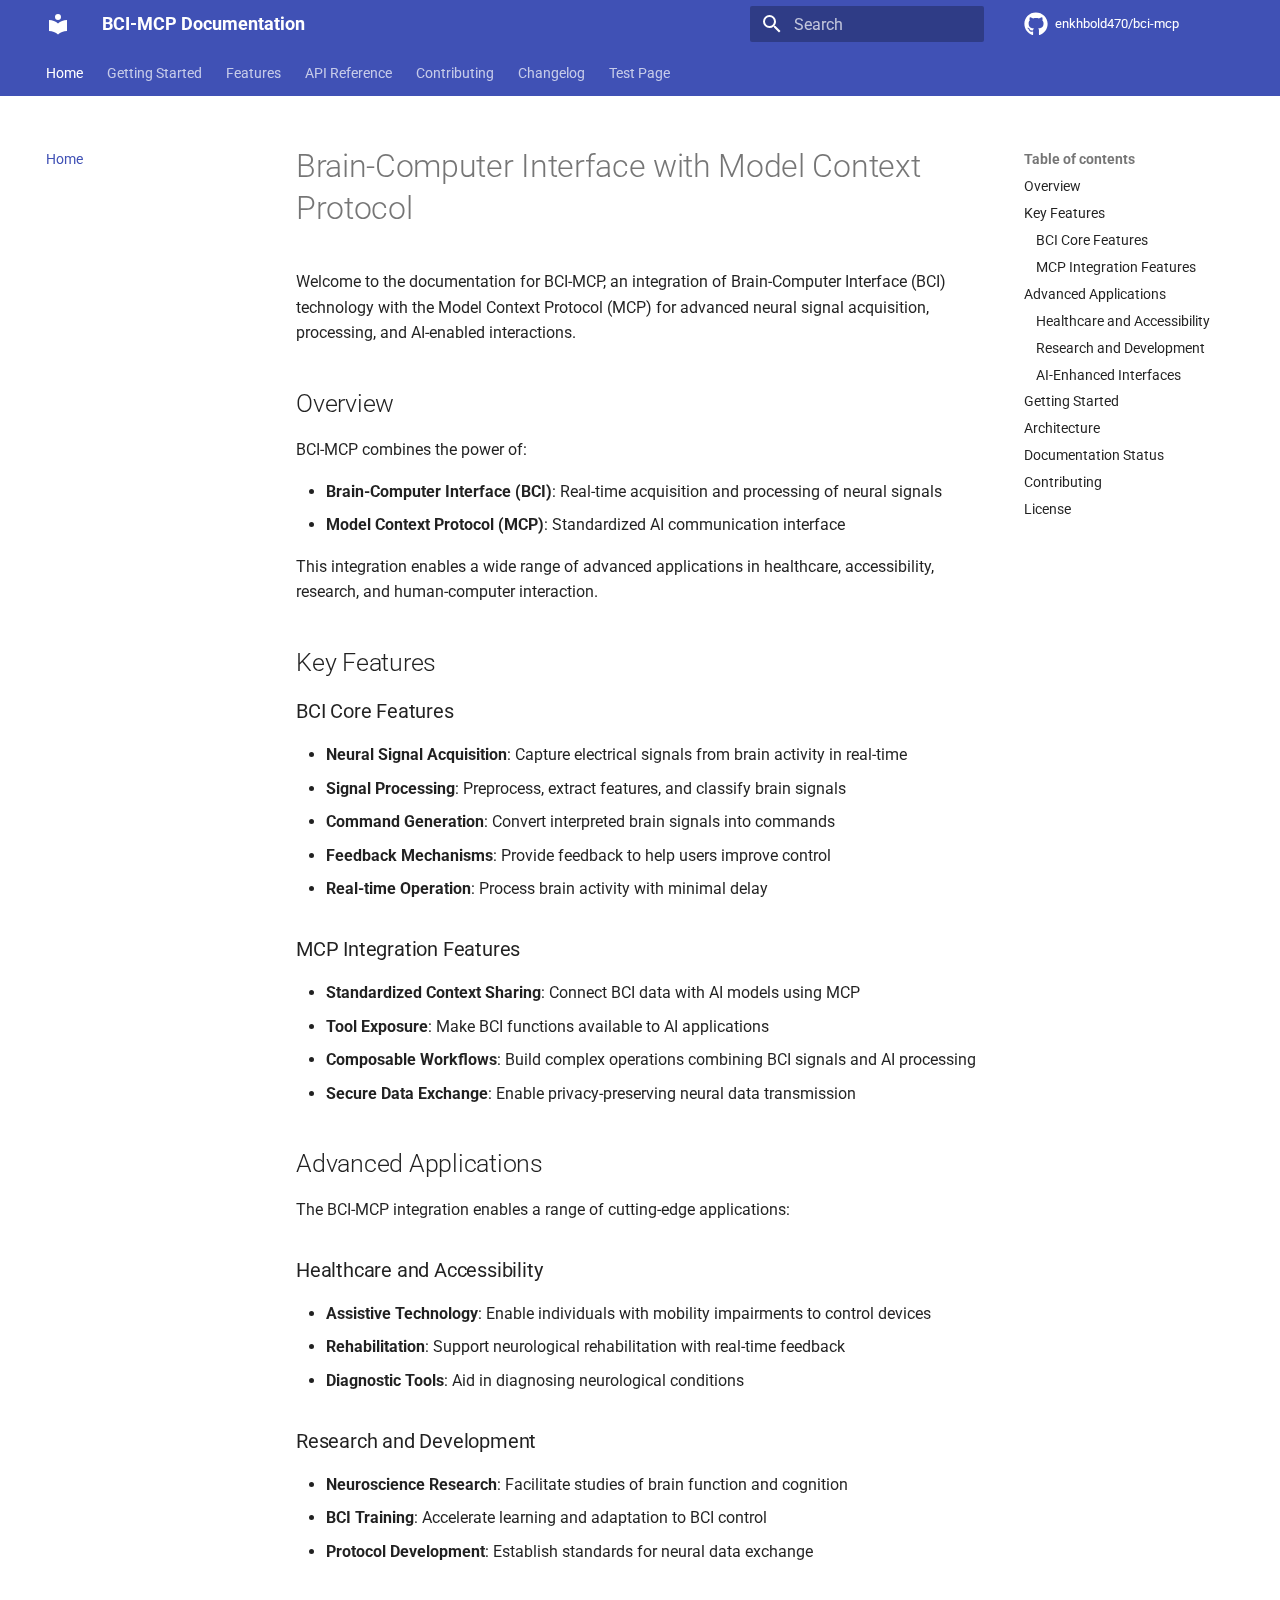
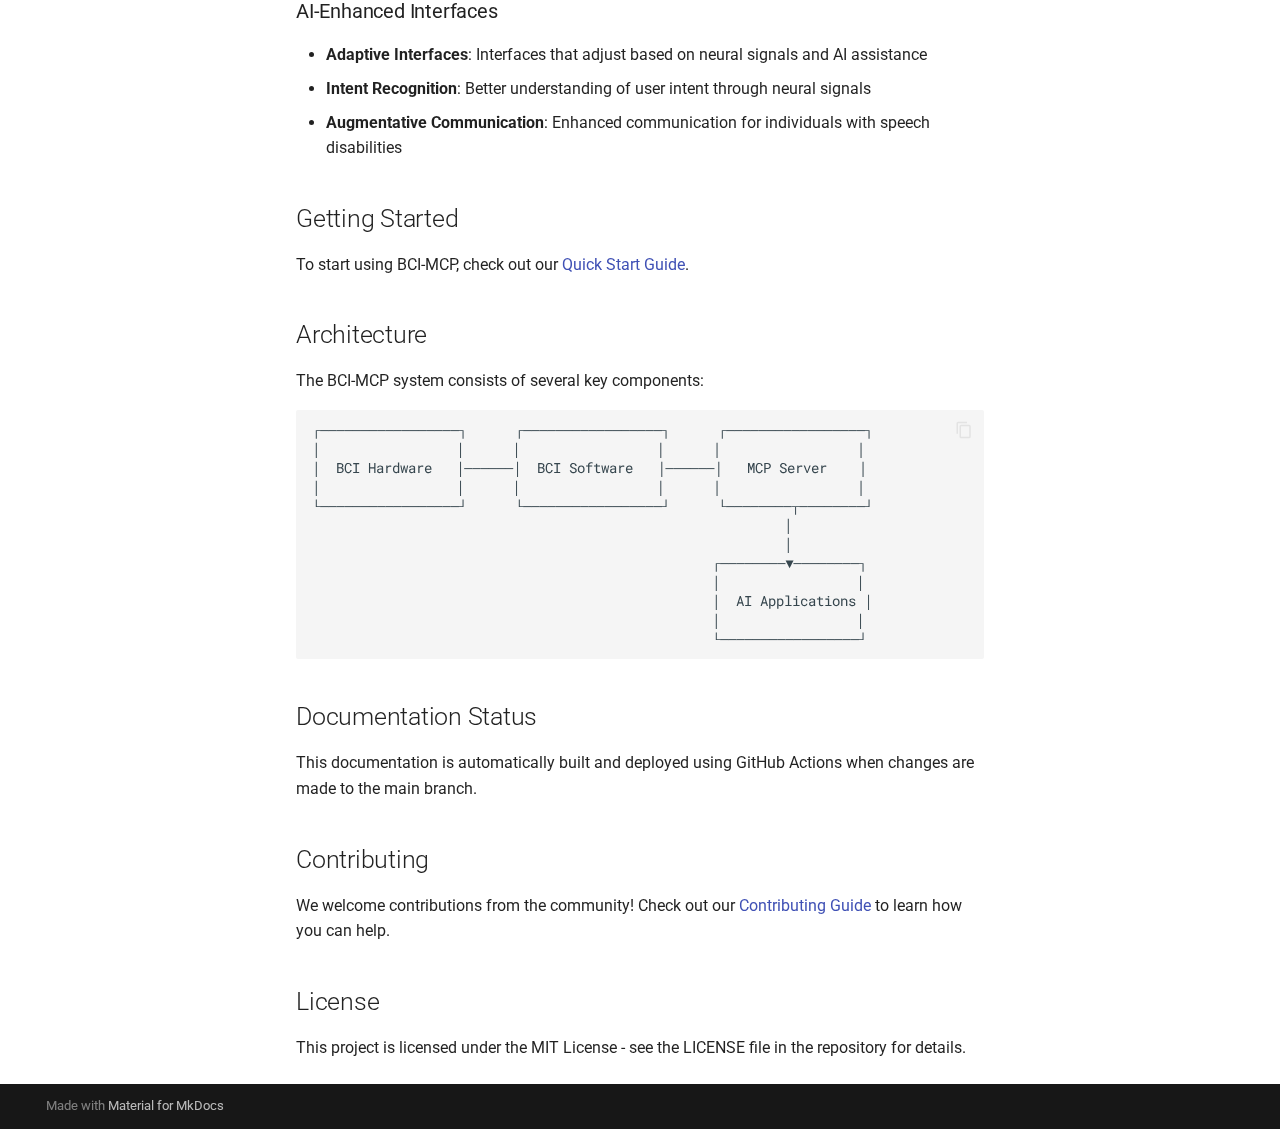
==== commit 5f3b6ac0: "Deployed fcb734e with MkDocs version: 1.6.1" ====
--- a/index.html
+++ b/index.html
@@ -293,6 +293,23 @@
   
 
       
+        
+  
+  
+  
+    <li class="md-tabs__item">
+      <a href="test/" class="md-tabs__link">
+        
+  
+    
+  
+  Test Page
+
+      </a>
+    </li>
+  
+
+      
     </ul>
   </div>
 </nav>
@@ -882,6 +899,27 @@
   
   <span class="md-ellipsis">
     Changelog
+    
+  </span>
+  
+
+      </a>
+    </li>
+  
+
+    
+      
+      
+  
+  
+  
+  
+    <li class="md-nav__item">
+      <a href="test/" class="md-nav__link">
+        
+  
+  <span class="md-ellipsis">
+    Test Page
     
   </span>
   
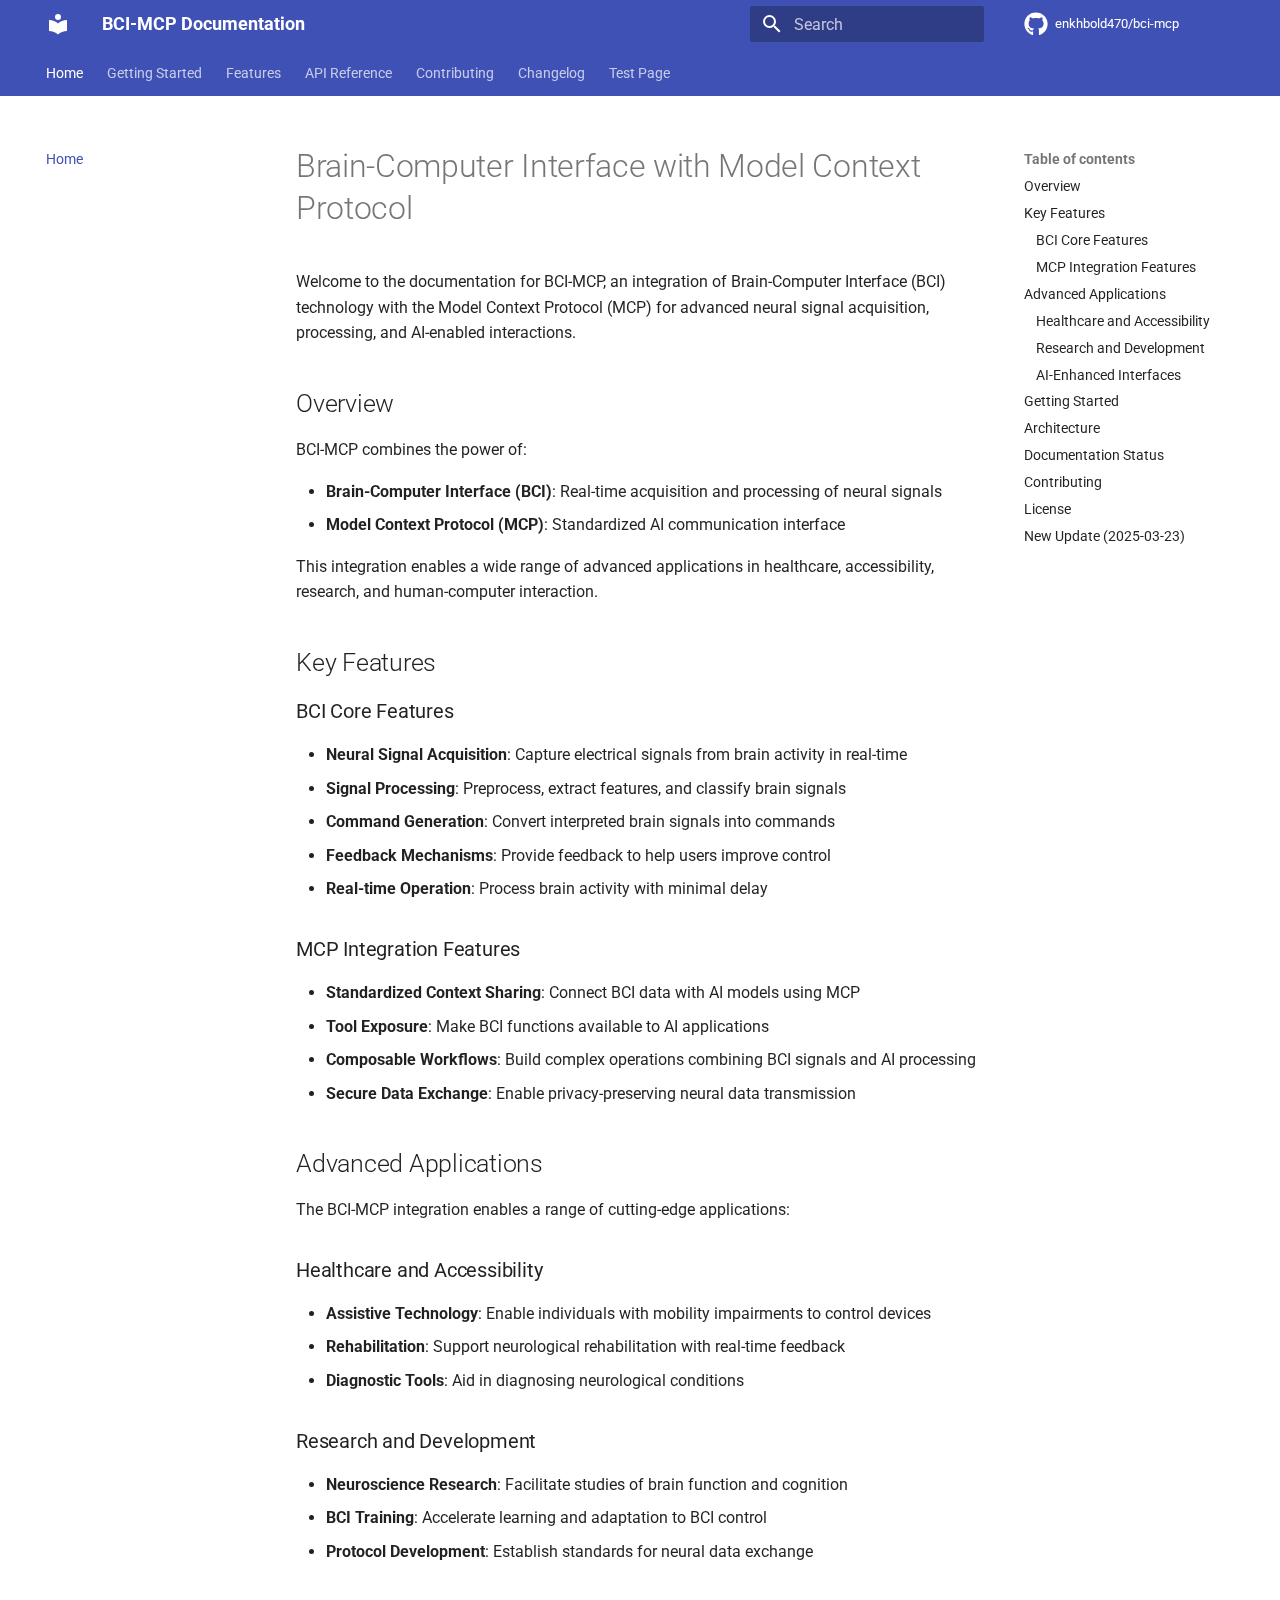
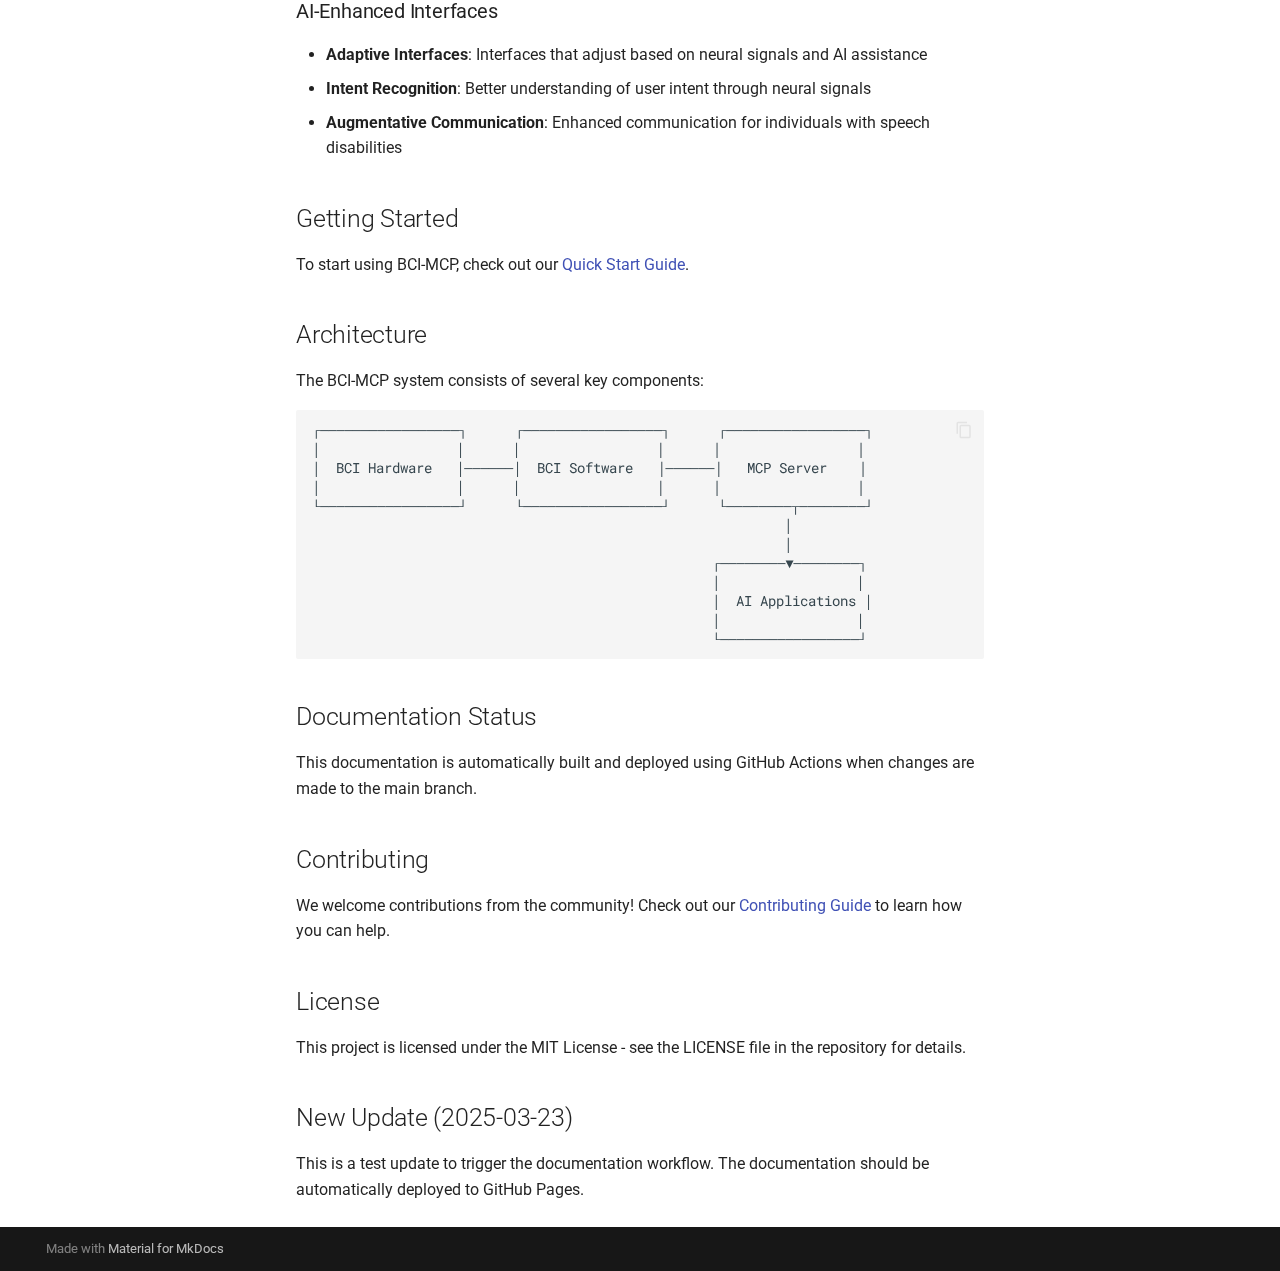
==== commit 89de8894: "Deployed 47cbb43 with MkDocs version: 1.6.1" ====
--- a/index.html
+++ b/index.html
@@ -538,6 +538,15 @@
   
 </li>
       
+        <li class="md-nav__item">
+  <a href="#new-update-2025-03-23" class="md-nav__link">
+    <span class="md-ellipsis">
+      New Update (2025-03-23)
+    </span>
+  </a>
+  
+</li>
+      
     </ul>
   
 </nav>
@@ -1079,6 +1088,15 @@
   <a href="#license" class="md-nav__link">
     <span class="md-ellipsis">
       License
+    </span>
+  </a>
+  
+</li>
+      
+        <li class="md-nav__item">
+  <a href="#new-update-2025-03-23" class="md-nav__link">
+    <span class="md-ellipsis">
+      New Update (2025-03-23)
     </span>
   </a>
   
@@ -1171,6 +1189,8 @@
 <p>We welcome contributions from the community! Check out our <a href="contributing/">Contributing Guide</a> to learn how you can help.</p>
 <h2 id="license">License<a class="headerlink" href="#license" title="Permanent link">&para;</a></h2>
 <p>This project is licensed under the MIT License - see the LICENSE file in the repository for details.</p>
+<h2 id="new-update-2025-03-23">New Update (2025-03-23)<a class="headerlink" href="#new-update-2025-03-23" title="Permanent link">&para;</a></h2>
+<p>This is a test update to trigger the documentation workflow. The documentation should be automatically deployed to GitHub Pages.</p>
 
 
 
